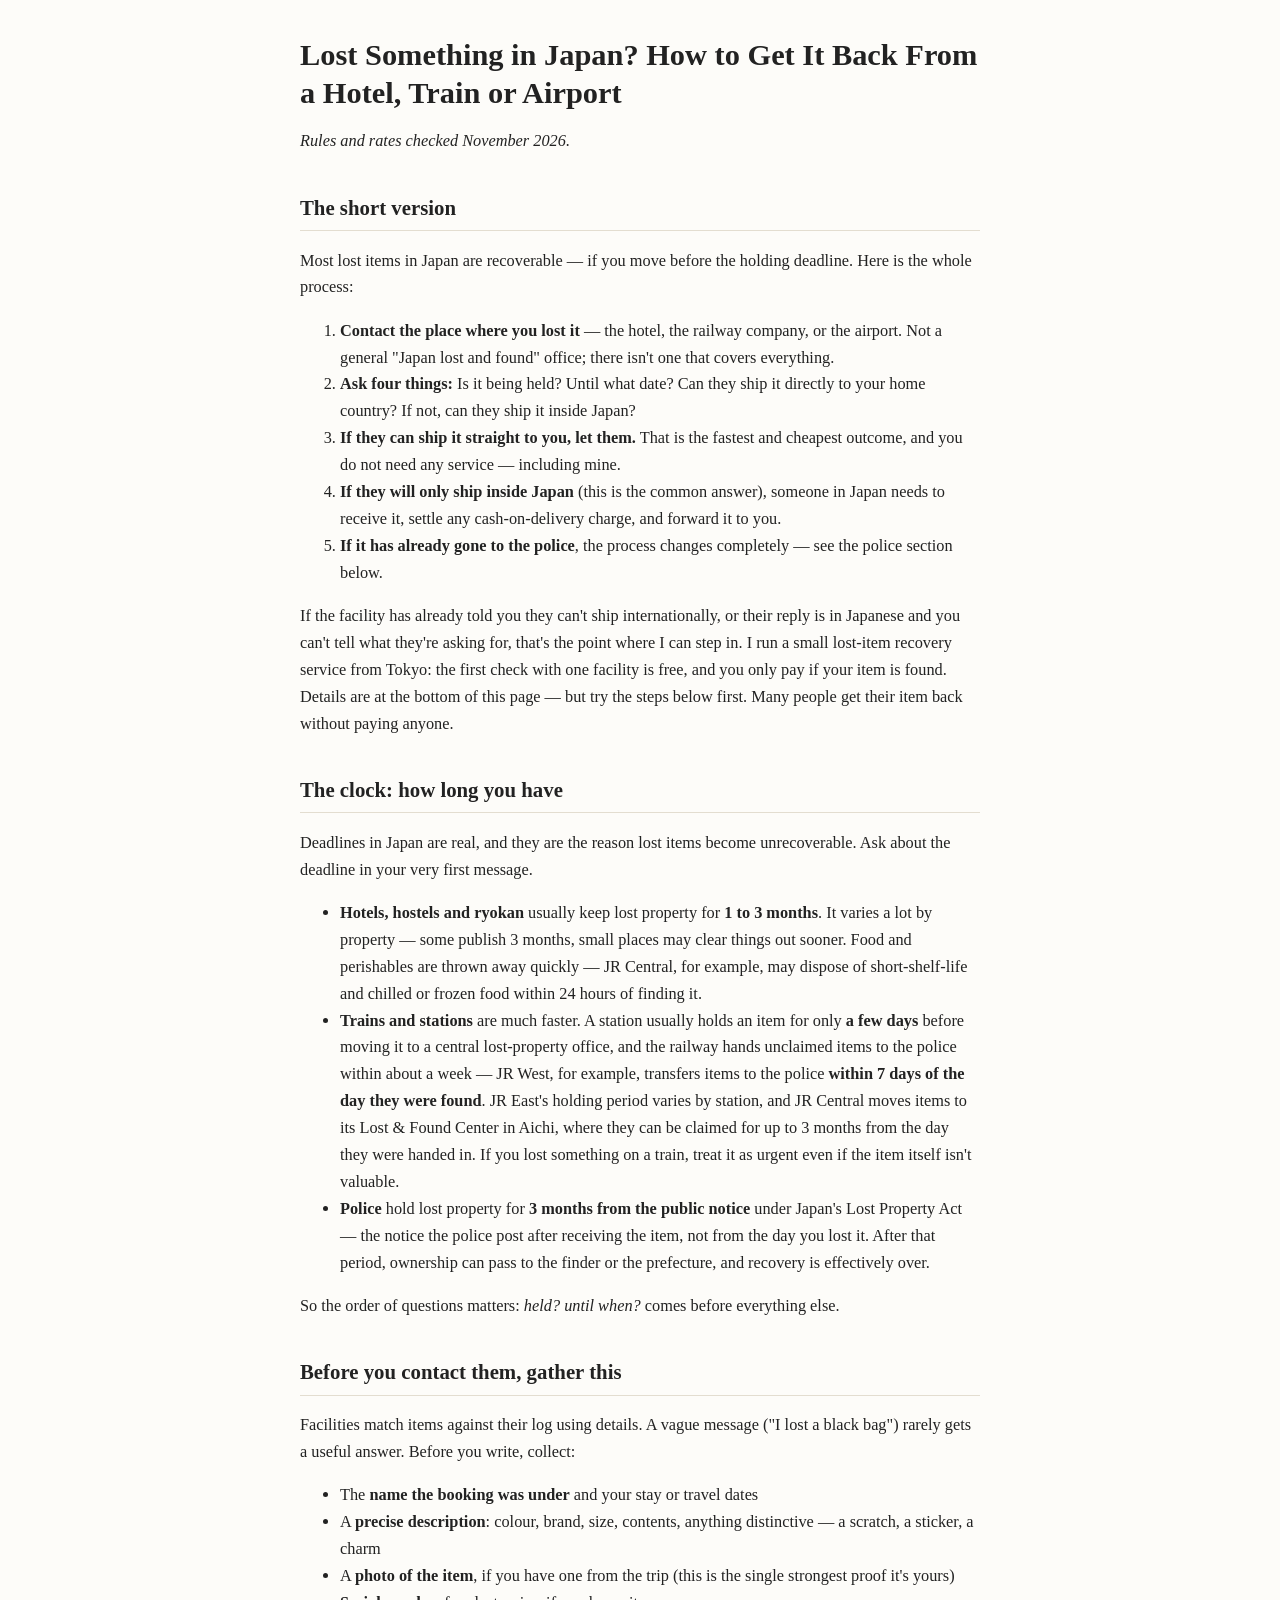
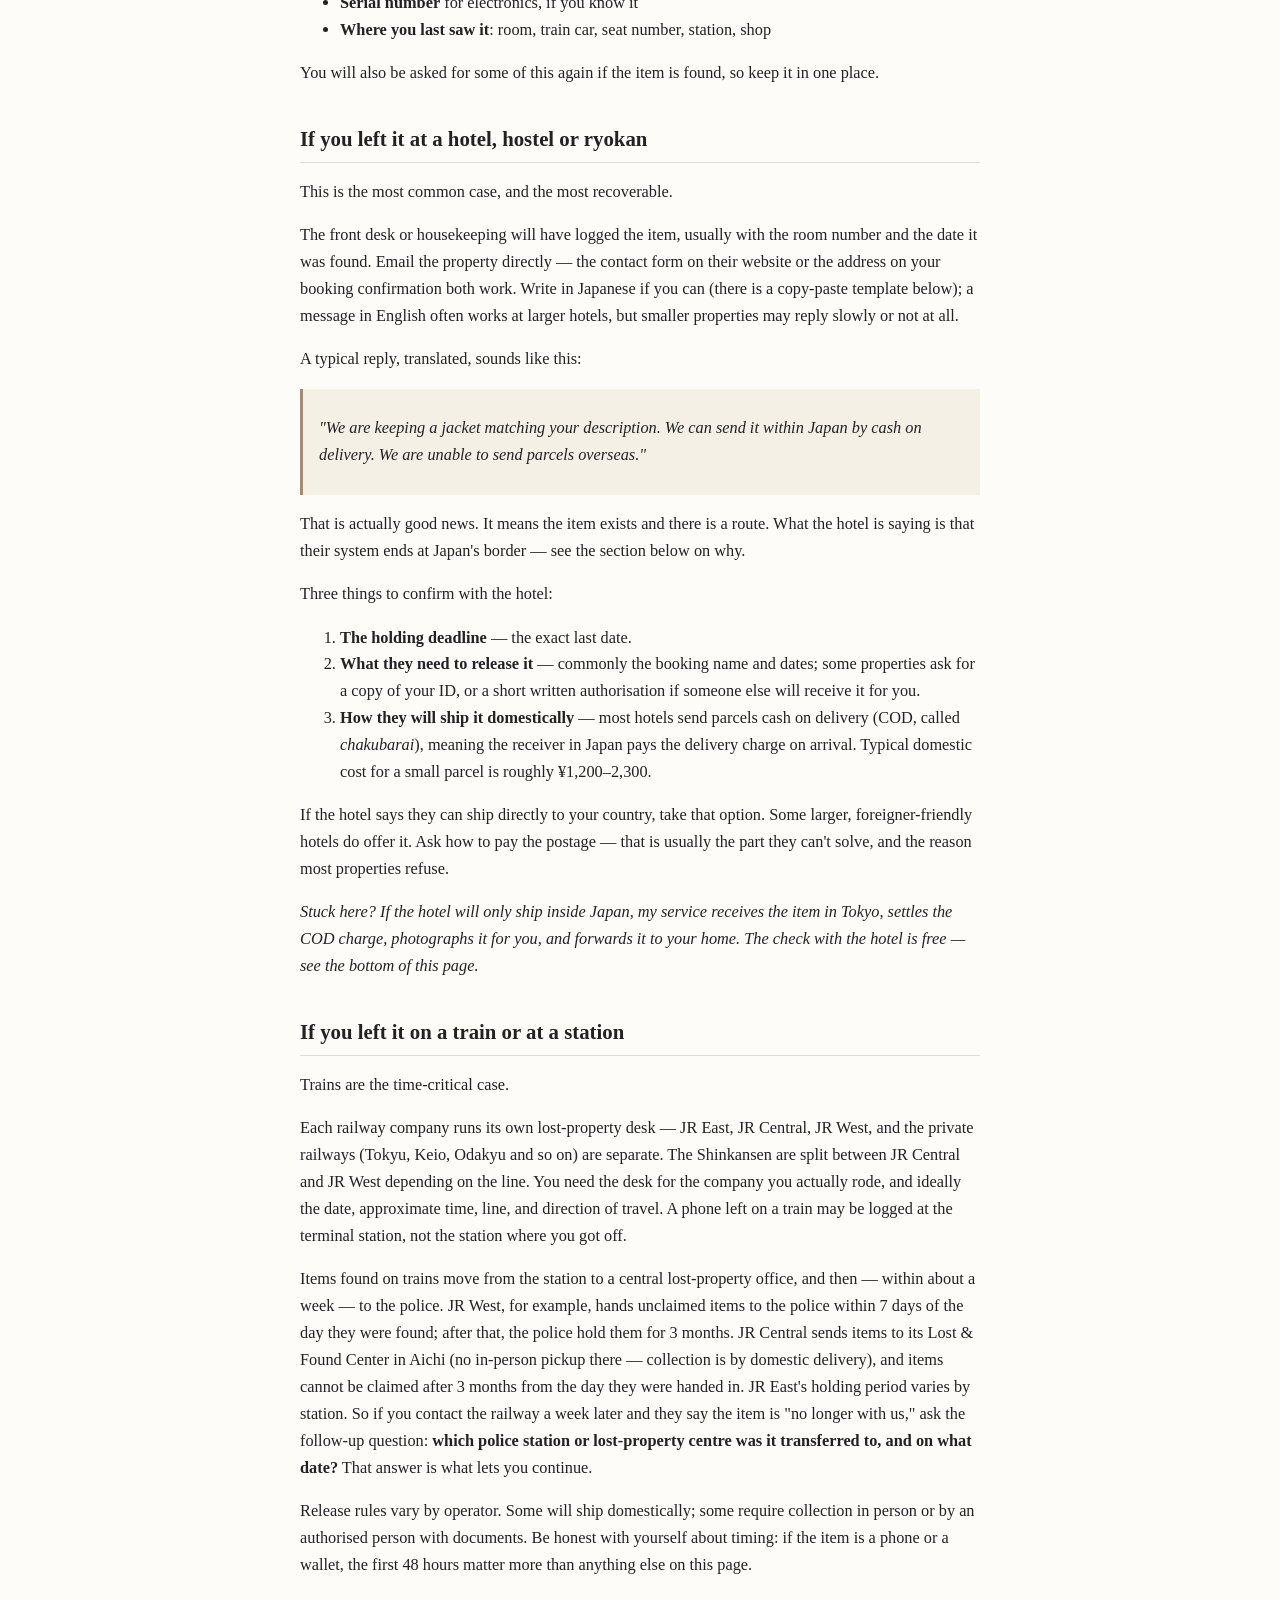
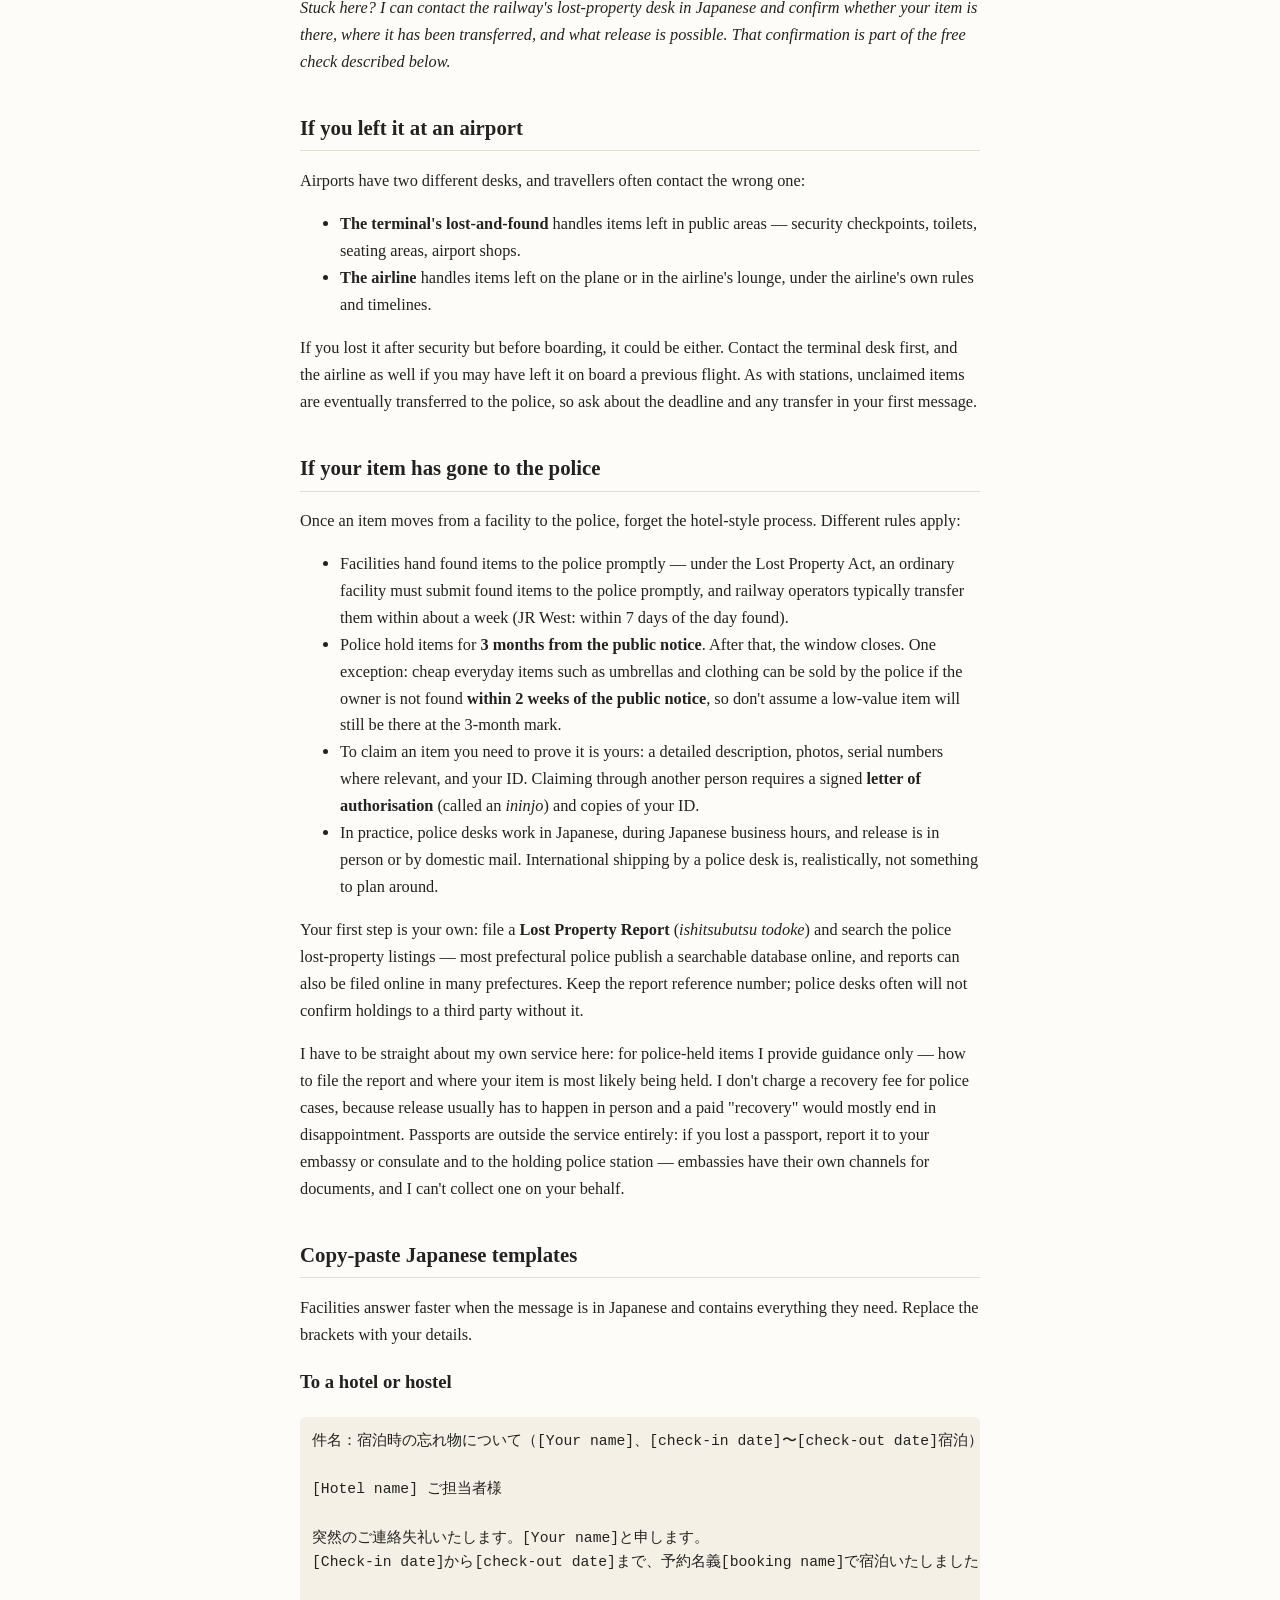
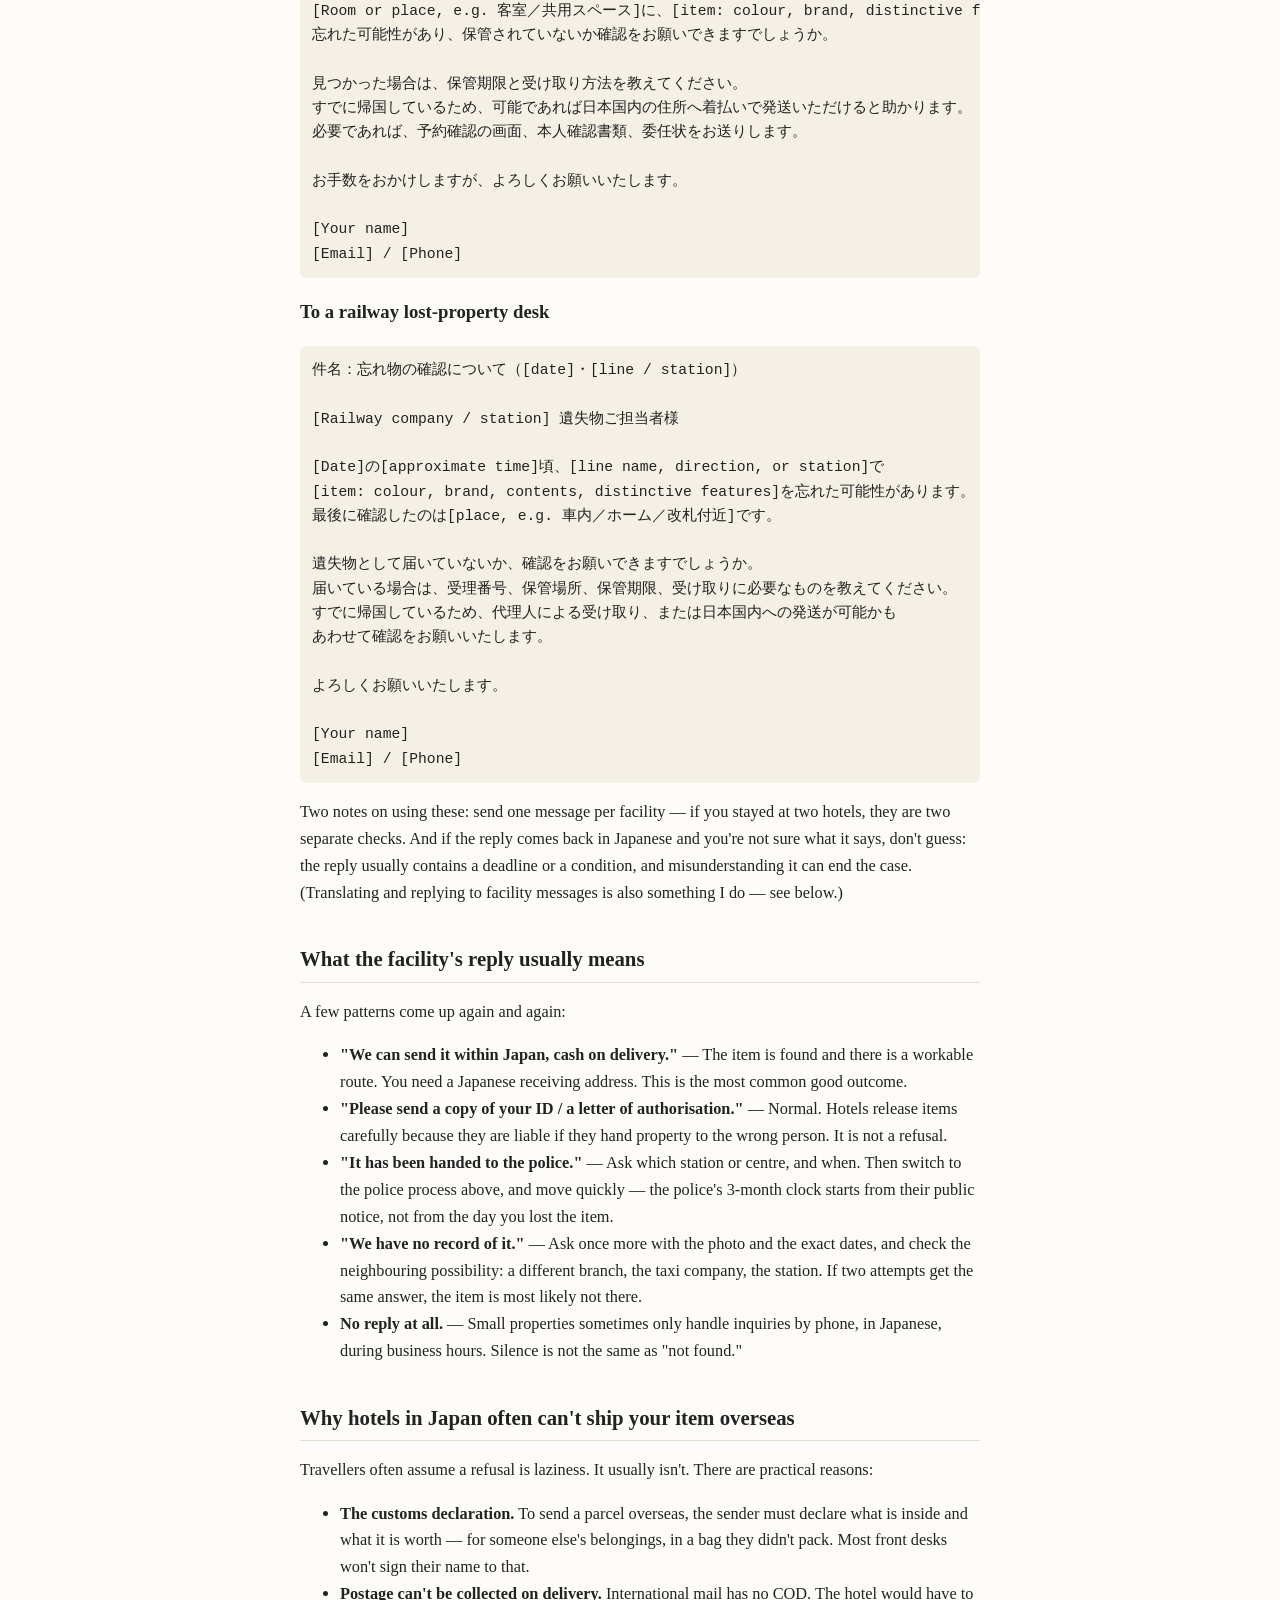
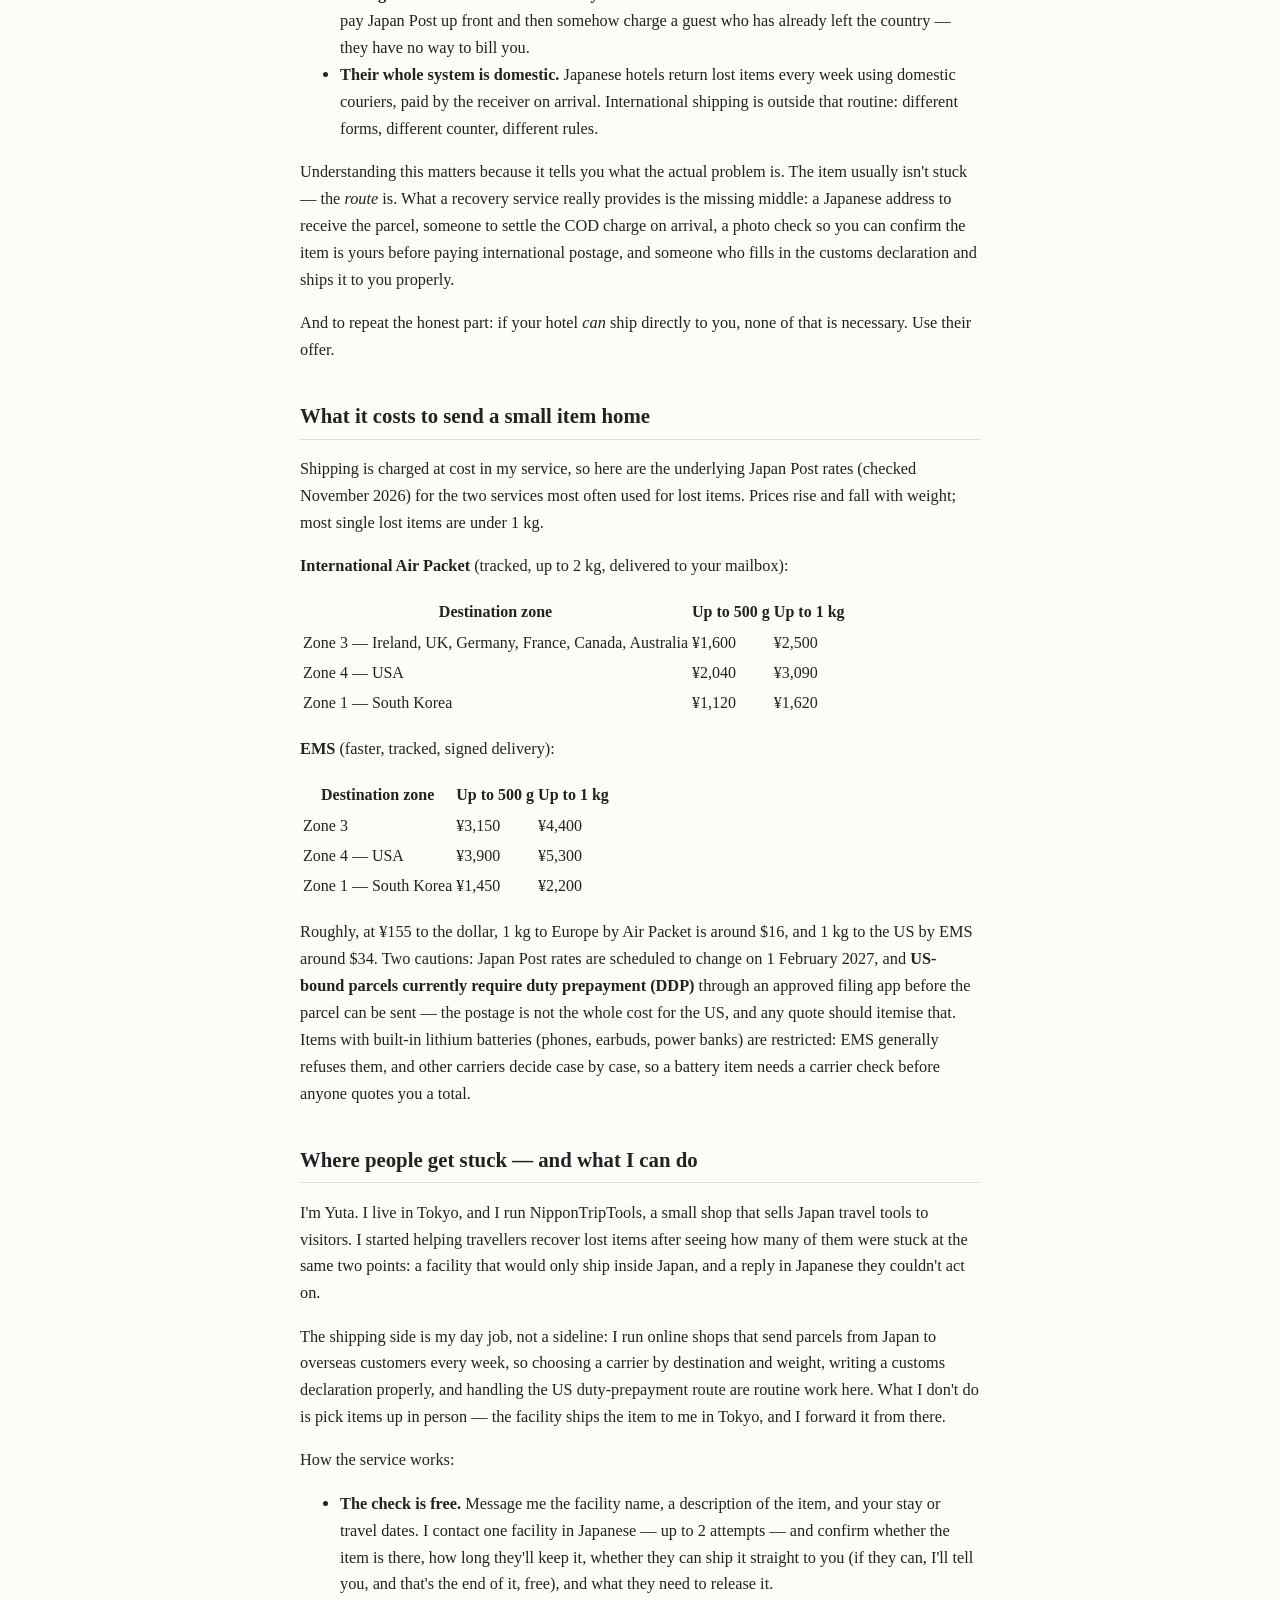
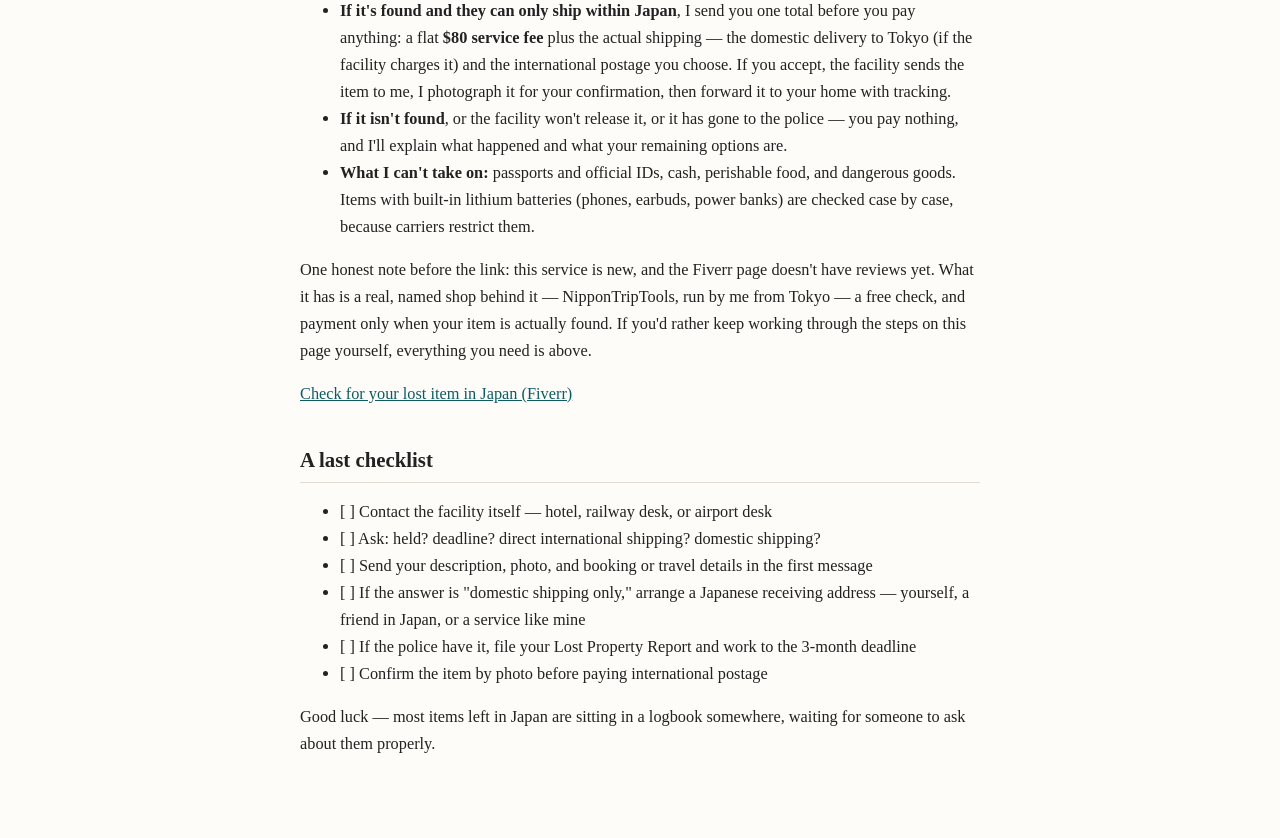
==== guide/index.html @ ac87f6a6 "Add files via upload" ====
<!DOCTYPE html>
<html lang="en">
<head>
<meta charset="utf-8">
<meta name="viewport" content="width=device-width, initial-scale=1">
<title>Lost Something in Japan? How to Get It Back From a Hotel, Train or Airport</title>
<meta name="description" content="A step-by-step guide to recovering lost items from hotels, trains and airports in Japan: deadlines, Japanese message templates, shipping options, and when a recovery service helps.">
<style>
body{font-family:Georgia,'Times New Roman',serif;color:#222;background:#fdfcf9;margin:0;padding:24px 18px 64px;line-height:1.65}
main{max-width:680px;margin:0 auto}
h1{font-size:1.9rem;line-height:1.25;margin:0.4em 0 0.3em}
h2{font-size:1.3rem;margin:1.7em 0 0.5em;border-bottom:1px solid #e3ddd0;padding-bottom:0.25em}
p,li{font-size:1.02rem}
blockquote{background:#f4f0e6;border-left:3px solid #a98a6a;margin:1em 0;padding:0.6em 1em;font-style:italic}
code,pre{font-family:ui-monospace,Menlo,monospace;font-size:0.92rem}
pre{background:#f4f0e6;padding:12px;overflow-x:auto;border-radius:6px}
a{color:#0d5c63}
hr{border:none;border-top:1px solid #e3ddd0;margin:2em 0}
</style>
</head>
<body>
<main>
<h1>Lost Something in Japan? How to Get It Back From a Hotel, Train or Airport</h1>
<p><em>Rules and rates checked November 2026.</em></p>
<h2>The short version</h2>
<p>Most lost items in Japan are recoverable — if you move before the holding deadline. Here is the whole process:</p>
<ol>
<li><strong>Contact the place where you lost it</strong> — the hotel, the railway company, or the airport. Not a general "Japan lost and found" office; there isn't one that covers everything.</li>
<li><strong>Ask four things:</strong> Is it being held? Until what date? Can they ship it directly to your home country? If not, can they ship it inside Japan?</li>
<li><strong>If they can ship it straight to you, let them.</strong> That is the fastest and cheapest outcome, and you do not need any service — including mine.</li>
<li><strong>If they will only ship inside Japan</strong> (this is the common answer), someone in Japan needs to receive it, settle any cash-on-delivery charge, and forward it to you.</li>
<li><strong>If it has already gone to the police</strong>, the process changes completely — see the police section below.</li>
</ol>
<p>If the facility has already told you they can't ship internationally, or their reply is in Japanese and you can't tell what they're asking for, that's the point where I can step in. I run a small lost-item recovery service from Tokyo: the first check with one facility is free, and you only pay if your item is found. Details are at the bottom of this page — but try the steps below first. Many people get their item back without paying anyone.</p>
<h2>The clock: how long you have</h2>
<p>Deadlines in Japan are real, and they are the reason lost items become unrecoverable. Ask about the deadline in your very first message.</p>
<ul>
<li><strong>Hotels, hostels and ryokan</strong> usually keep lost property for <strong>1 to 3 months</strong>. It varies a lot by property — some publish 3 months, small places may clear things out sooner. Food and perishables are thrown away quickly — JR Central, for example, may dispose of short-shelf-life and chilled or frozen food within 24 hours of finding it.</li>
<li><strong>Trains and stations</strong> are much faster. A station usually holds an item for only <strong>a few days</strong> before moving it to a central lost-property office, and the railway hands unclaimed items to the police within about a week — JR West, for example, transfers items to the police <strong>within 7 days of the day they were found</strong>. JR East's holding period varies by station, and JR Central moves items to its Lost &amp; Found Center in Aichi, where they can be claimed for up to 3 months from the day they were handed in. If you lost something on a train, treat it as urgent even if the item itself isn't valuable.</li>
<li><strong>Police</strong> hold lost property for <strong>3 months from the public notice</strong> under Japan's Lost Property Act — the notice the police post after receiving the item, not from the day you lost it. After that period, ownership can pass to the finder or the prefecture, and recovery is effectively over.</li>
</ul>
<p>So the order of questions matters: <em>held? until when?</em> comes before everything else.</p>
<h2>Before you contact them, gather this</h2>
<p>Facilities match items against their log using details. A vague message ("I lost a black bag") rarely gets a useful answer. Before you write, collect:</p>
<ul>
<li>The <strong>name the booking was under</strong> and your stay or travel dates</li>
<li>A <strong>precise description</strong>: colour, brand, size, contents, anything distinctive — a scratch, a sticker, a charm</li>
<li>A <strong>photo of the item</strong>, if you have one from the trip (this is the single strongest proof it's yours)</li>
<li><strong>Serial number</strong> for electronics, if you know it</li>
<li><strong>Where you last saw it</strong>: room, train car, seat number, station, shop</li>
</ul>
<p>You will also be asked for some of this again if the item is found, so keep it in one place.</p>
<h2>If you left it at a hotel, hostel or ryokan</h2>
<p>This is the most common case, and the most recoverable.</p>
<p>The front desk or housekeeping will have logged the item, usually with the room number and the date it was found. Email the property directly — the contact form on their website or the address on your booking confirmation both work. Write in Japanese if you can (there is a copy-paste template below); a message in English often works at larger hotels, but smaller properties may reply slowly or not at all.</p>
<p>A typical reply, translated, sounds like this:</p>
<blockquote>
<p>"We are keeping a jacket matching your description. We can send it within Japan by cash on delivery. We are unable to send parcels overseas."</p>
</blockquote>
<p>That is actually good news. It means the item exists and there is a route. What the hotel is saying is that their system ends at Japan's border — see the section below on why.</p>
<p>Three things to confirm with the hotel:</p>
<ol>
<li><strong>The holding deadline</strong> — the exact last date.</li>
<li><strong>What they need to release it</strong> — commonly the booking name and dates; some properties ask for a copy of your ID, or a short written authorisation if someone else will receive it for you.</li>
<li><strong>How they will ship it domestically</strong> — most hotels send parcels cash on delivery (COD, called <em>chakubarai</em>), meaning the receiver in Japan pays the delivery charge on arrival. Typical domestic cost for a small parcel is roughly ¥1,200–2,300.</li>
</ol>
<p>If the hotel says they can ship directly to your country, take that option. Some larger, foreigner-friendly hotels do offer it. Ask how to pay the postage — that is usually the part they can't solve, and the reason most properties refuse.</p>
<p><em>Stuck here? If the hotel will only ship inside Japan, my service receives the item in Tokyo, settles the COD charge, photographs it for you, and forwards it to your home. The check with the hotel is free — see the bottom of this page.</em></p>
<h2>If you left it on a train or at a station</h2>
<p>Trains are the time-critical case.</p>
<p>Each railway company runs its own lost-property desk — JR East, JR Central, JR West, and the private railways (Tokyu, Keio, Odakyu and so on) are separate. The Shinkansen are split between JR Central and JR West depending on the line. You need the desk for the company you actually rode, and ideally the date, approximate time, line, and direction of travel. A phone left on a train may be logged at the terminal station, not the station where you got off.</p>
<p>Items found on trains move from the station to a central lost-property office, and then — within about a week — to the police. JR West, for example, hands unclaimed items to the police within 7 days of the day they were found; after that, the police hold them for 3 months. JR Central sends items to its Lost &amp; Found Center in Aichi (no in-person pickup there — collection is by domestic delivery), and items cannot be claimed after 3 months from the day they were handed in. JR East's holding period varies by station. So if you contact the railway a week later and they say the item is "no longer with us," ask the follow-up question: <strong>which police station or lost-property centre was it transferred to, and on what date?</strong> That answer is what lets you continue.</p>
<p>Release rules vary by operator. Some will ship domestically; some require collection in person or by an authorised person with documents. Be honest with yourself about timing: if the item is a phone or a wallet, the first 48 hours matter more than anything else on this page.</p>
<p><em>Stuck here? I can contact the railway's lost-property desk in Japanese and confirm whether your item is there, where it has been transferred, and what release is possible. That confirmation is part of the free check described below.</em></p>
<h2>If you left it at an airport</h2>
<p>Airports have two different desks, and travellers often contact the wrong one:</p>
<ul>
<li><strong>The terminal's lost-and-found</strong> handles items left in public areas — security checkpoints, toilets, seating areas, airport shops.</li>
<li><strong>The airline</strong> handles items left on the plane or in the airline's lounge, under the airline's own rules and timelines.</li>
</ul>
<p>If you lost it after security but before boarding, it could be either. Contact the terminal desk first, and the airline as well if you may have left it on board a previous flight. As with stations, unclaimed items are eventually transferred to the police, so ask about the deadline and any transfer in your first message.</p>
<h2>If your item has gone to the police</h2>
<p>Once an item moves from a facility to the police, forget the hotel-style process. Different rules apply:</p>
<ul>
<li>Facilities hand found items to the police promptly — under the Lost Property Act, an ordinary facility must submit found items to the police promptly, and railway operators typically transfer them within about a week (JR West: within 7 days of the day found).</li>
<li>Police hold items for <strong>3 months from the public notice</strong>. After that, the window closes. One exception: cheap everyday items such as umbrellas and clothing can be sold by the police if the owner is not found <strong>within 2 weeks of the public notice</strong>, so don't assume a low-value item will still be there at the 3-month mark.</li>
<li>To claim an item you need to prove it is yours: a detailed description, photos, serial numbers where relevant, and your ID. Claiming through another person requires a signed <strong>letter of authorisation</strong> (called an <em>ininjo</em>) and copies of your ID.</li>
<li>In practice, police desks work in Japanese, during Japanese business hours, and release is in person or by domestic mail. International shipping by a police desk is, realistically, not something to plan around.</li>
</ul>
<p>Your first step is your own: file a <strong>Lost Property Report</strong> (<em>ishitsubutsu todoke</em>) and search the police lost-property listings — most prefectural police publish a searchable database online, and reports can also be filed online in many prefectures. Keep the report reference number; police desks often will not confirm holdings to a third party without it.</p>
<p>I have to be straight about my own service here: for police-held items I provide guidance only — how to file the report and where your item is most likely being held. I don't charge a recovery fee for police cases, because release usually has to happen in person and a paid "recovery" would mostly end in disappointment. Passports are outside the service entirely: if you lost a passport, report it to your embassy or consulate and to the holding police station — embassies have their own channels for documents, and I can't collect one on your behalf.</p>
<h2>Copy-paste Japanese templates</h2>
<p>Facilities answer faster when the message is in Japanese and contains everything they need. Replace the brackets with your details.</p>
<h3>To a hotel or hostel</h3>
<pre><code>件名：宿泊時の忘れ物について（[Your name]、[check-in date]〜[check-out date]宿泊）

[Hotel name] ご担当者様

突然のご連絡失礼いたします。[Your name]と申します。
[Check-in date]から[check-out date]まで、予約名義[booking name]で宿泊いたしました。

[Room or place, e.g. 客室／共用スペース]に、[item: colour, brand, distinctive features]を
忘れた可能性があり、保管されていないか確認をお願いできますでしょうか。

見つかった場合は、保管期限と受け取り方法を教えてください。
すでに帰国しているため、可能であれば日本国内の住所へ着払いで発送いただけると助かります。
必要であれば、予約確認の画面、本人確認書類、委任状をお送りします。

お手数をおかけしますが、よろしくお願いいたします。

[Your name]
[Email] / [Phone]
</code></pre>
<h3>To a railway lost-property desk</h3>
<pre><code>件名：忘れ物の確認について（[date]・[line / station]）

[Railway company / station] 遺失物ご担当者様

[Date]の[approximate time]頃、[line name, direction, or station]で
[item: colour, brand, contents, distinctive features]を忘れた可能性があります。
最後に確認したのは[place, e.g. 車内／ホーム／改札付近]です。

遺失物として届いていないか、確認をお願いできますでしょうか。
届いている場合は、受理番号、保管場所、保管期限、受け取りに必要なものを教えてください。
すでに帰国しているため、代理人による受け取り、または日本国内への発送が可能かも
あわせて確認をお願いいたします。

よろしくお願いいたします。

[Your name]
[Email] / [Phone]
</code></pre>
<p>Two notes on using these: send one message per facility — if you stayed at two hotels, they are two separate checks. And if the reply comes back in Japanese and you're not sure what it says, don't guess: the reply usually contains a deadline or a condition, and misunderstanding it can end the case. (Translating and replying to facility messages is also something I do — see below.)</p>
<h2>What the facility's reply usually means</h2>
<p>A few patterns come up again and again:</p>
<ul>
<li><strong>"We can send it within Japan, cash on delivery."</strong> — The item is found and there is a workable route. You need a Japanese receiving address. This is the most common good outcome.</li>
<li><strong>"Please send a copy of your ID / a letter of authorisation."</strong> — Normal. Hotels release items carefully because they are liable if they hand property to the wrong person. It is not a refusal.</li>
<li><strong>"It has been handed to the police."</strong> — Ask which station or centre, and when. Then switch to the police process above, and move quickly — the police's 3-month clock starts from their public notice, not from the day you lost the item.</li>
<li><strong>"We have no record of it."</strong> — Ask once more with the photo and the exact dates, and check the neighbouring possibility: a different branch, the taxi company, the station. If two attempts get the same answer, the item is most likely not there.</li>
<li><strong>No reply at all.</strong> — Small properties sometimes only handle inquiries by phone, in Japanese, during business hours. Silence is not the same as "not found."</li>
</ul>
<h2>Why hotels in Japan often can't ship your item overseas</h2>
<p>Travellers often assume a refusal is laziness. It usually isn't. There are practical reasons:</p>
<ul>
<li><strong>The customs declaration.</strong> To send a parcel overseas, the sender must declare what is inside and what it is worth — for someone else's belongings, in a bag they didn't pack. Most front desks won't sign their name to that.</li>
<li><strong>Postage can't be collected on delivery.</strong> International mail has no COD. The hotel would have to pay Japan Post up front and then somehow charge a guest who has already left the country — they have no way to bill you.</li>
<li><strong>Their whole system is domestic.</strong> Japanese hotels return lost items every week using domestic couriers, paid by the receiver on arrival. International shipping is outside that routine: different forms, different counter, different rules.</li>
</ul>
<p>Understanding this matters because it tells you what the actual problem is. The item usually isn't stuck — the <em>route</em> is. What a recovery service really provides is the missing middle: a Japanese address to receive the parcel, someone to settle the COD charge on arrival, a photo check so you can confirm the item is yours before paying international postage, and someone who fills in the customs declaration and ships it to you properly.</p>
<p>And to repeat the honest part: if your hotel <em>can</em> ship directly to you, none of that is necessary. Use their offer.</p>
<h2>What it costs to send a small item home</h2>
<p>Shipping is charged at cost in my service, so here are the underlying Japan Post rates (checked November 2026) for the two services most often used for lost items. Prices rise and fall with weight; most single lost items are under 1 kg.</p>
<p><strong>International Air Packet</strong> (tracked, up to 2 kg, delivered to your mailbox):</p>
<table>
<thead>
<tr>
<th>Destination zone</th>
<th>Up to 500 g</th>
<th>Up to 1 kg</th>
</tr>
</thead>
<tbody>
<tr>
<td>Zone 3 — Ireland, UK, Germany, France, Canada, Australia</td>
<td>¥1,600</td>
<td>¥2,500</td>
</tr>
<tr>
<td>Zone 4 — USA</td>
<td>¥2,040</td>
<td>¥3,090</td>
</tr>
<tr>
<td>Zone 1 — South Korea</td>
<td>¥1,120</td>
<td>¥1,620</td>
</tr>
</tbody>
</table>
<p><strong>EMS</strong> (faster, tracked, signed delivery):</p>
<table>
<thead>
<tr>
<th>Destination zone</th>
<th>Up to 500 g</th>
<th>Up to 1 kg</th>
</tr>
</thead>
<tbody>
<tr>
<td>Zone 3</td>
<td>¥3,150</td>
<td>¥4,400</td>
</tr>
<tr>
<td>Zone 4 — USA</td>
<td>¥3,900</td>
<td>¥5,300</td>
</tr>
<tr>
<td>Zone 1 — South Korea</td>
<td>¥1,450</td>
<td>¥2,200</td>
</tr>
</tbody>
</table>
<p>Roughly, at ¥155 to the dollar, 1 kg to Europe by Air Packet is around $16, and 1 kg to the US by EMS around $34. Two cautions: Japan Post rates are scheduled to change on 1 February 2027, and <strong>US-bound parcels currently require duty prepayment (DDP)</strong> through an approved filing app before the parcel can be sent — the postage is not the whole cost for the US, and any quote should itemise that. Items with built-in lithium batteries (phones, earbuds, power banks) are restricted: EMS generally refuses them, and other carriers decide case by case, so a battery item needs a carrier check before anyone quotes you a total.</p>
<h2>Where people get stuck — and what I can do</h2>
<p>I'm Yuta. I live in Tokyo, and I run NipponTripTools, a small shop that sells Japan travel tools to visitors. I started helping travellers recover lost items after seeing how many of them were stuck at the same two points: a facility that would only ship inside Japan, and a reply in Japanese they couldn't act on.</p>
<p>The shipping side is my day job, not a sideline: I run online shops that send parcels from Japan to overseas customers every week, so choosing a carrier by destination and weight, writing a customs declaration properly, and handling the US duty-prepayment route are routine work here. What I don't do is pick items up in person — the facility ships the item to me in Tokyo, and I forward it from there.</p>
<p>How the service works:</p>
<ul>
<li><strong>The check is free.</strong> Message me the facility name, a description of the item, and your stay or travel dates. I contact one facility in Japanese — up to 2 attempts — and confirm whether the item is there, how long they'll keep it, whether they can ship it straight to you (if they can, I'll tell you, and that's the end of it, free), and what they need to release it.</li>
<li><strong>If it's found and they can only ship within Japan</strong>, I send you one total before you pay anything: a flat <strong>$80 service fee</strong> plus the actual shipping — the domestic delivery to Tokyo (if the facility charges it) and the international postage you choose. If you accept, the facility sends the item to me, I photograph it for your confirmation, then forward it to your home with tracking.</li>
<li><strong>If it isn't found</strong>, or the facility won't release it, or it has gone to the police — you pay nothing, and I'll explain what happened and what your remaining options are.</li>
<li><strong>What I can't take on:</strong> passports and official IDs, cash, perishable food, and dangerous goods. Items with built-in lithium batteries (phones, earbuds, power banks) are checked case by case, because carriers restrict them.</li>
</ul>
<p>One honest note before the link: this service is new, and the Fiverr page doesn't have reviews yet. What it has is a real, named shop behind it — NipponTripTools, run by me from Tokyo — a free check, and payment only when your item is actually found. If you'd rather keep working through the steps on this page yourself, everything you need is above.</p>
<p><a href="https://www.fiverr.com/yuta_jpnn/search-for-your-lost-item-in-japan-and-arrange-its-return">Check for your lost item in Japan (Fiverr)</a></p>
<h2>A last checklist</h2>
<ul>
<li>[ ] Contact the facility itself — hotel, railway desk, or airport desk</li>
<li>[ ] Ask: held? deadline? direct international shipping? domestic shipping?</li>
<li>[ ] Send your description, photo, and booking or travel details in the first message</li>
<li>[ ] If the answer is "domestic shipping only," arrange a Japanese receiving address — yourself, a friend in Japan, or a service like mine</li>
<li>[ ] If the police have it, file your Lost Property Report and work to the 3-month deadline</li>
<li>[ ] Confirm the item by photo before paying international postage</li>
</ul>
<p>Good luck — most items left in Japan are sitting in a logbook somewhere, waiting for someone to ask about them properly.</p>
</main>
</body>
</html>
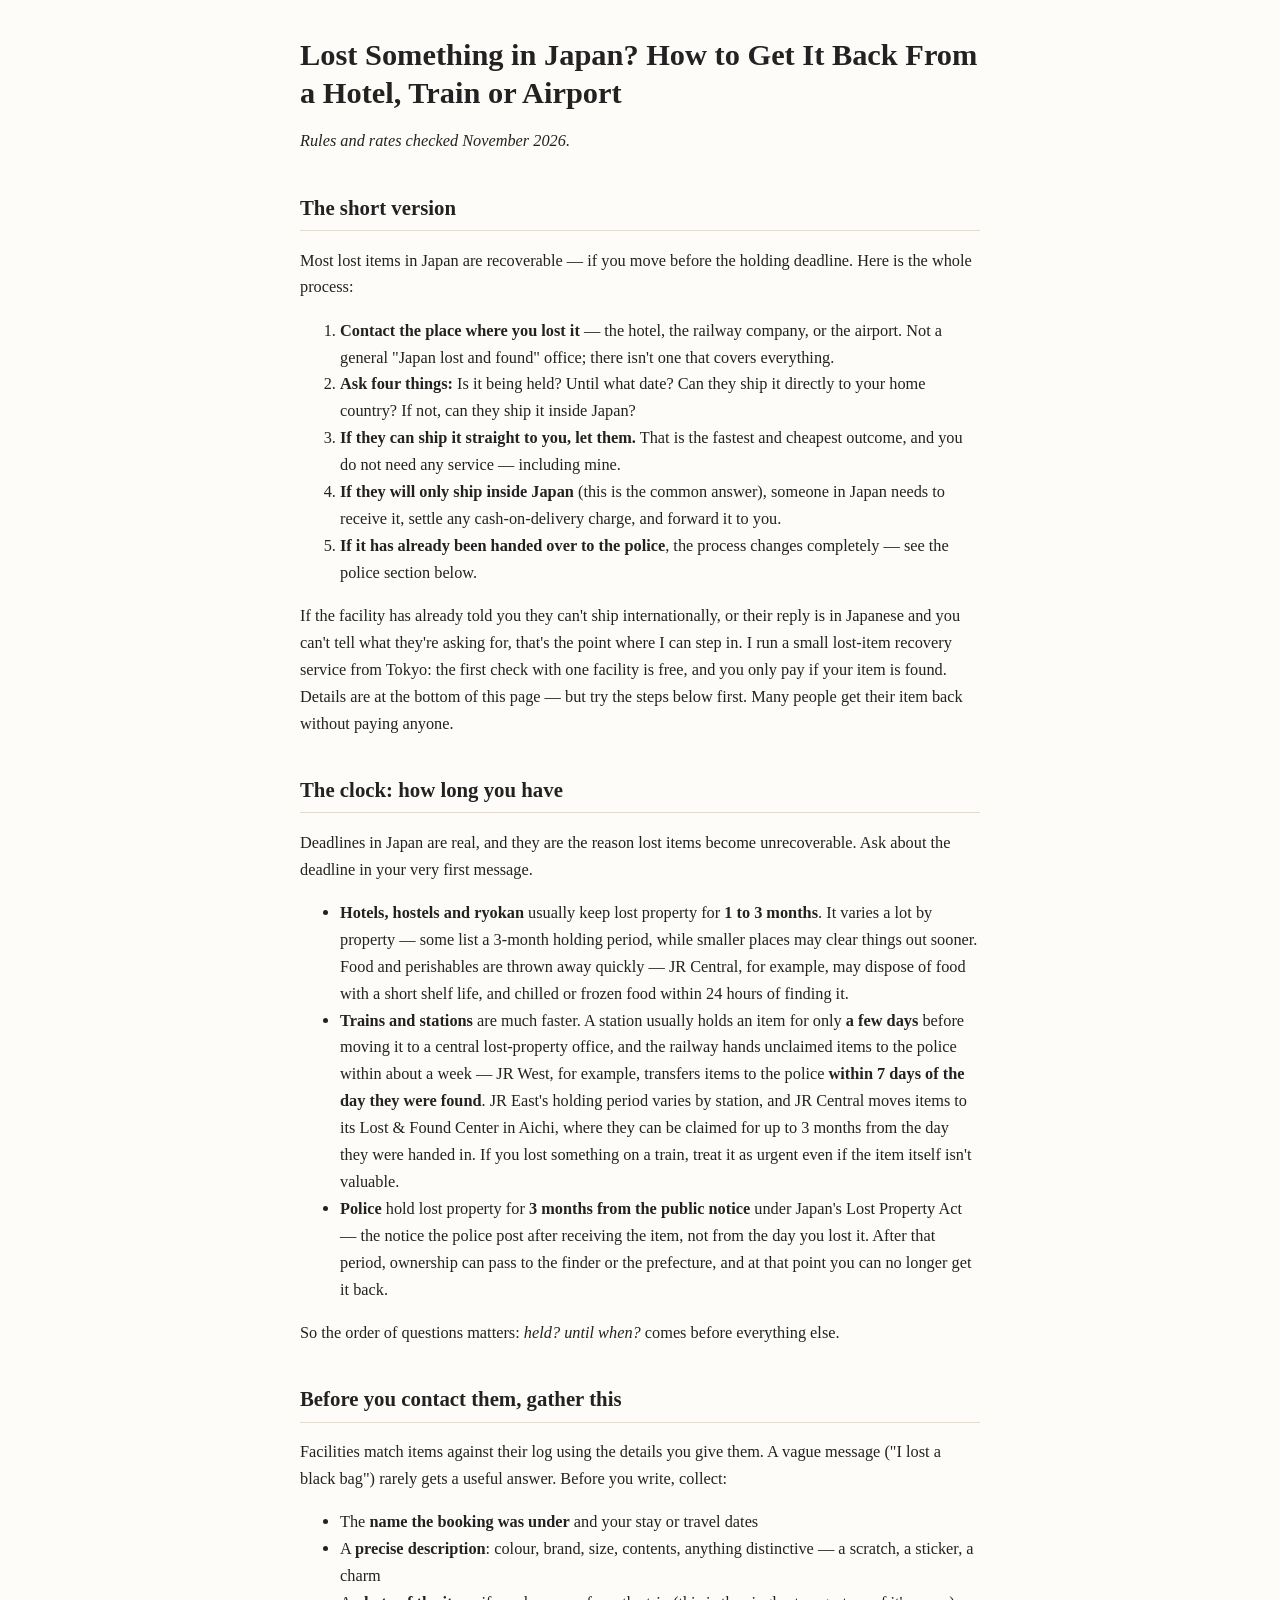
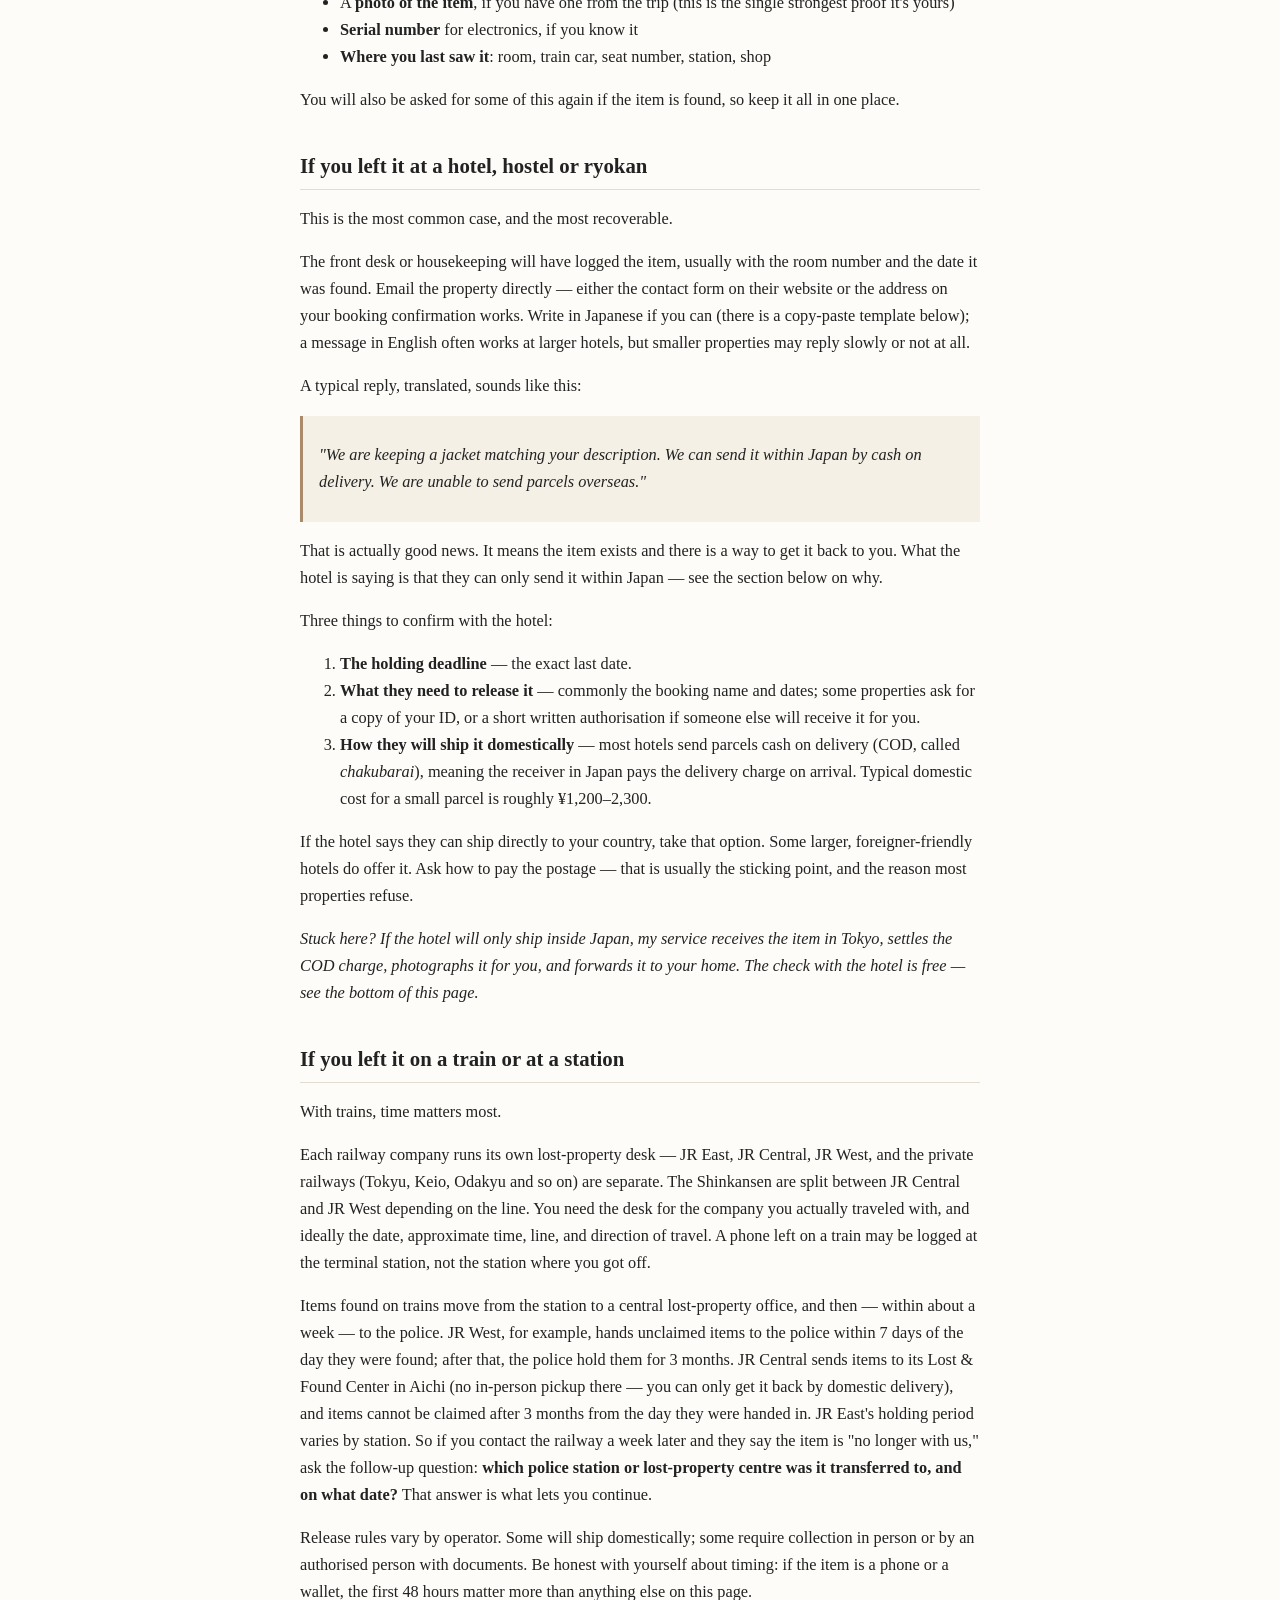
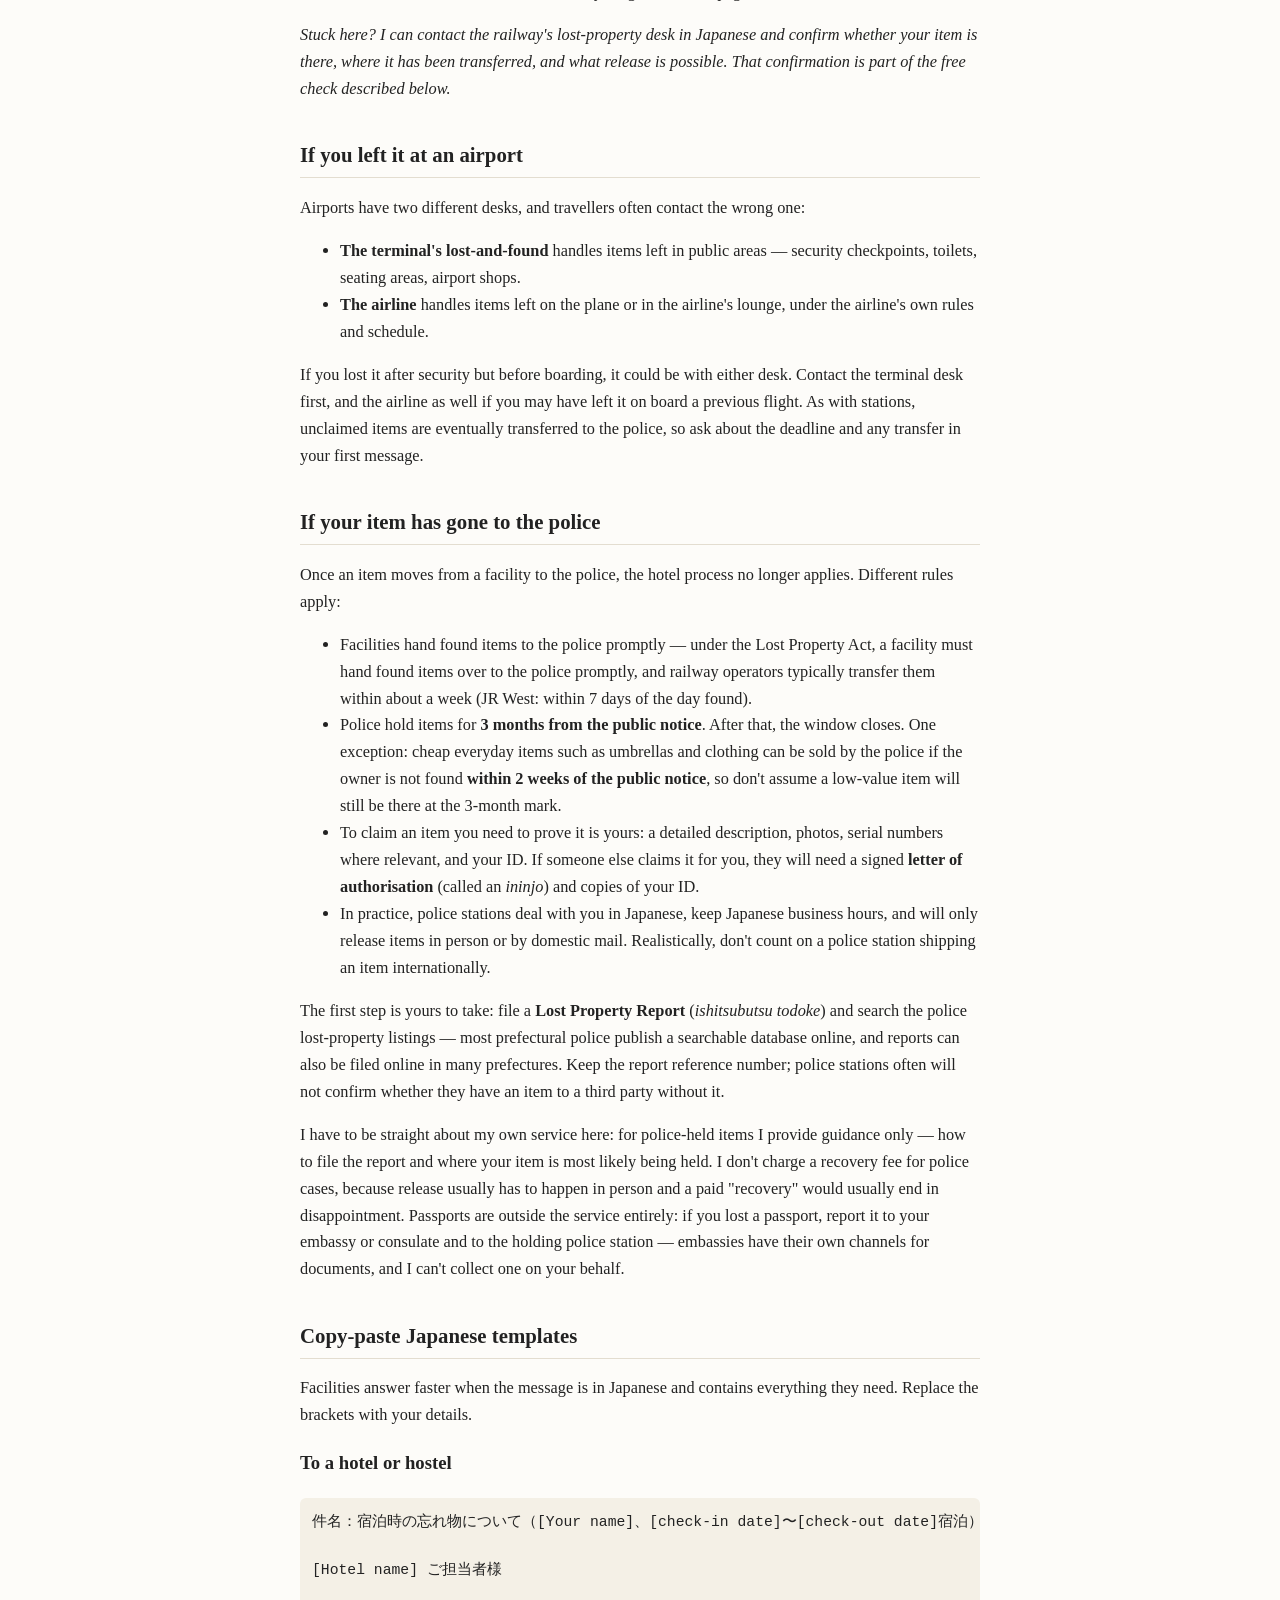
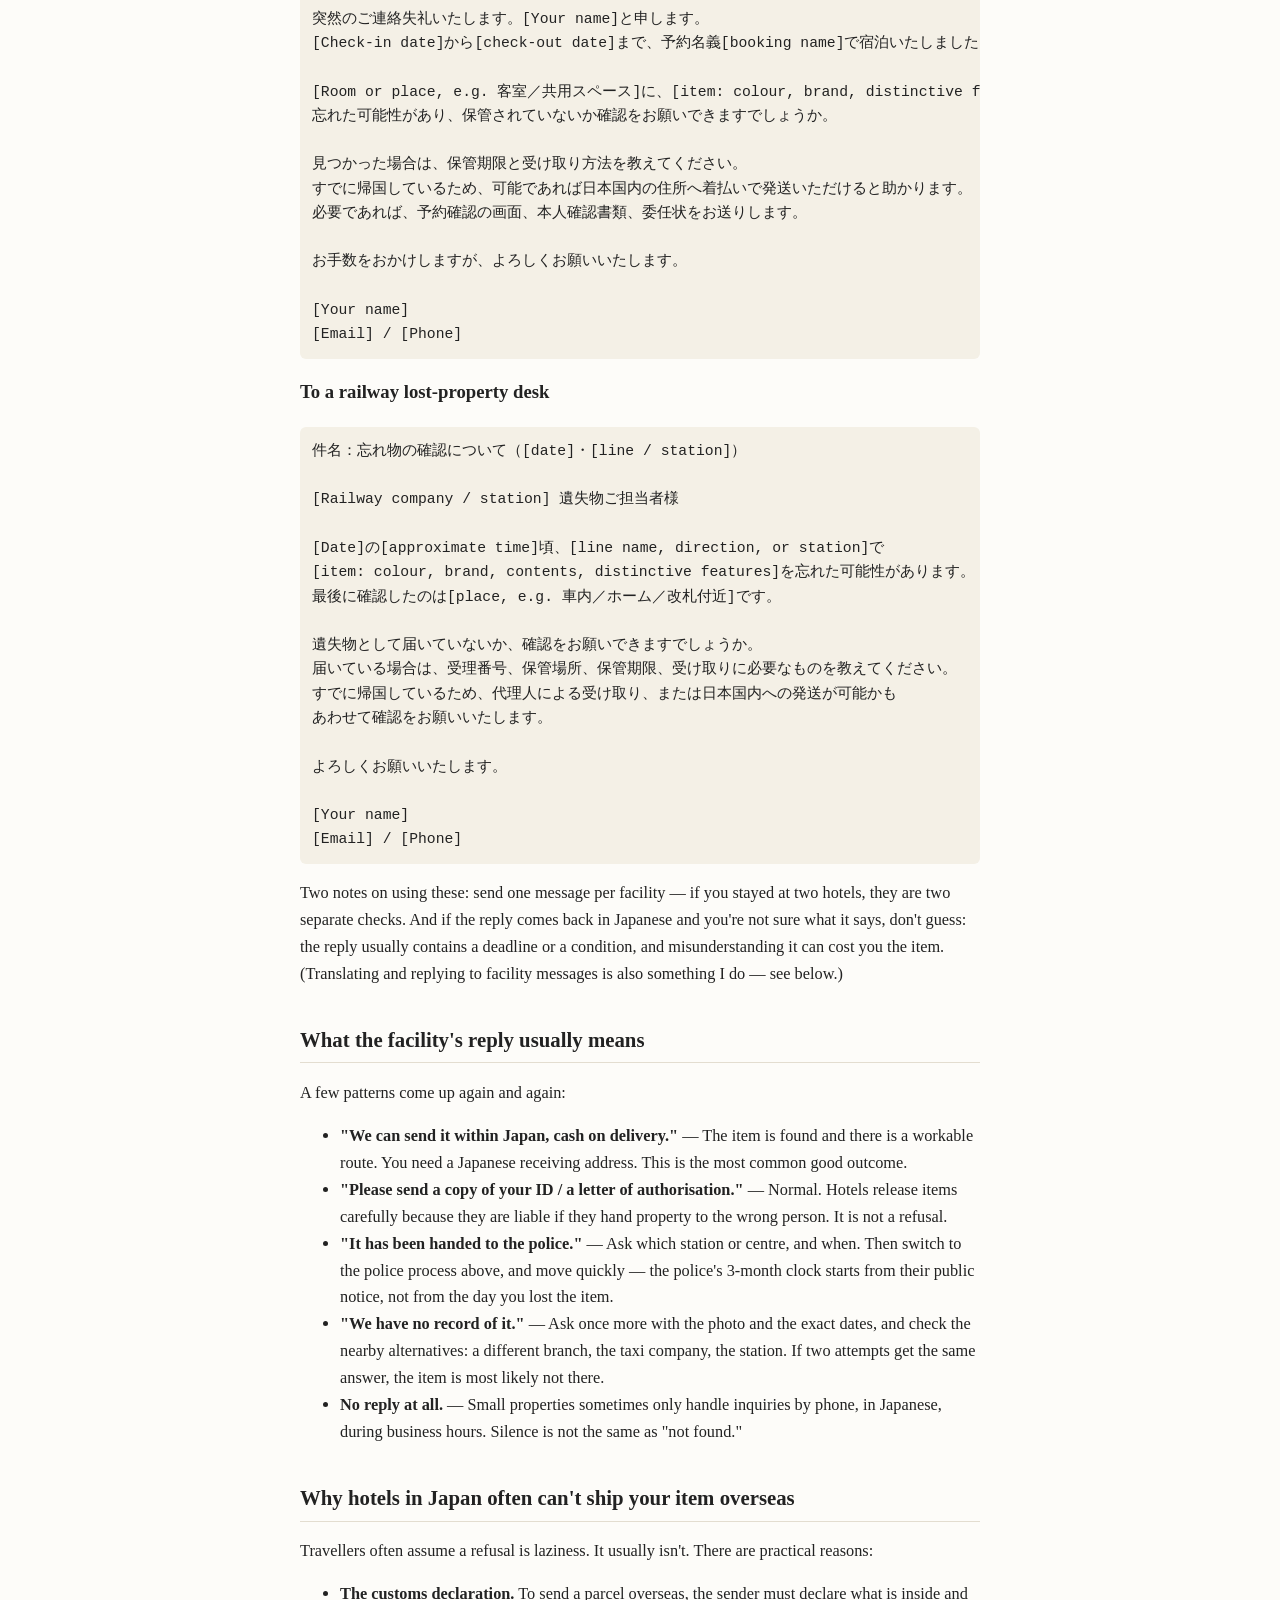
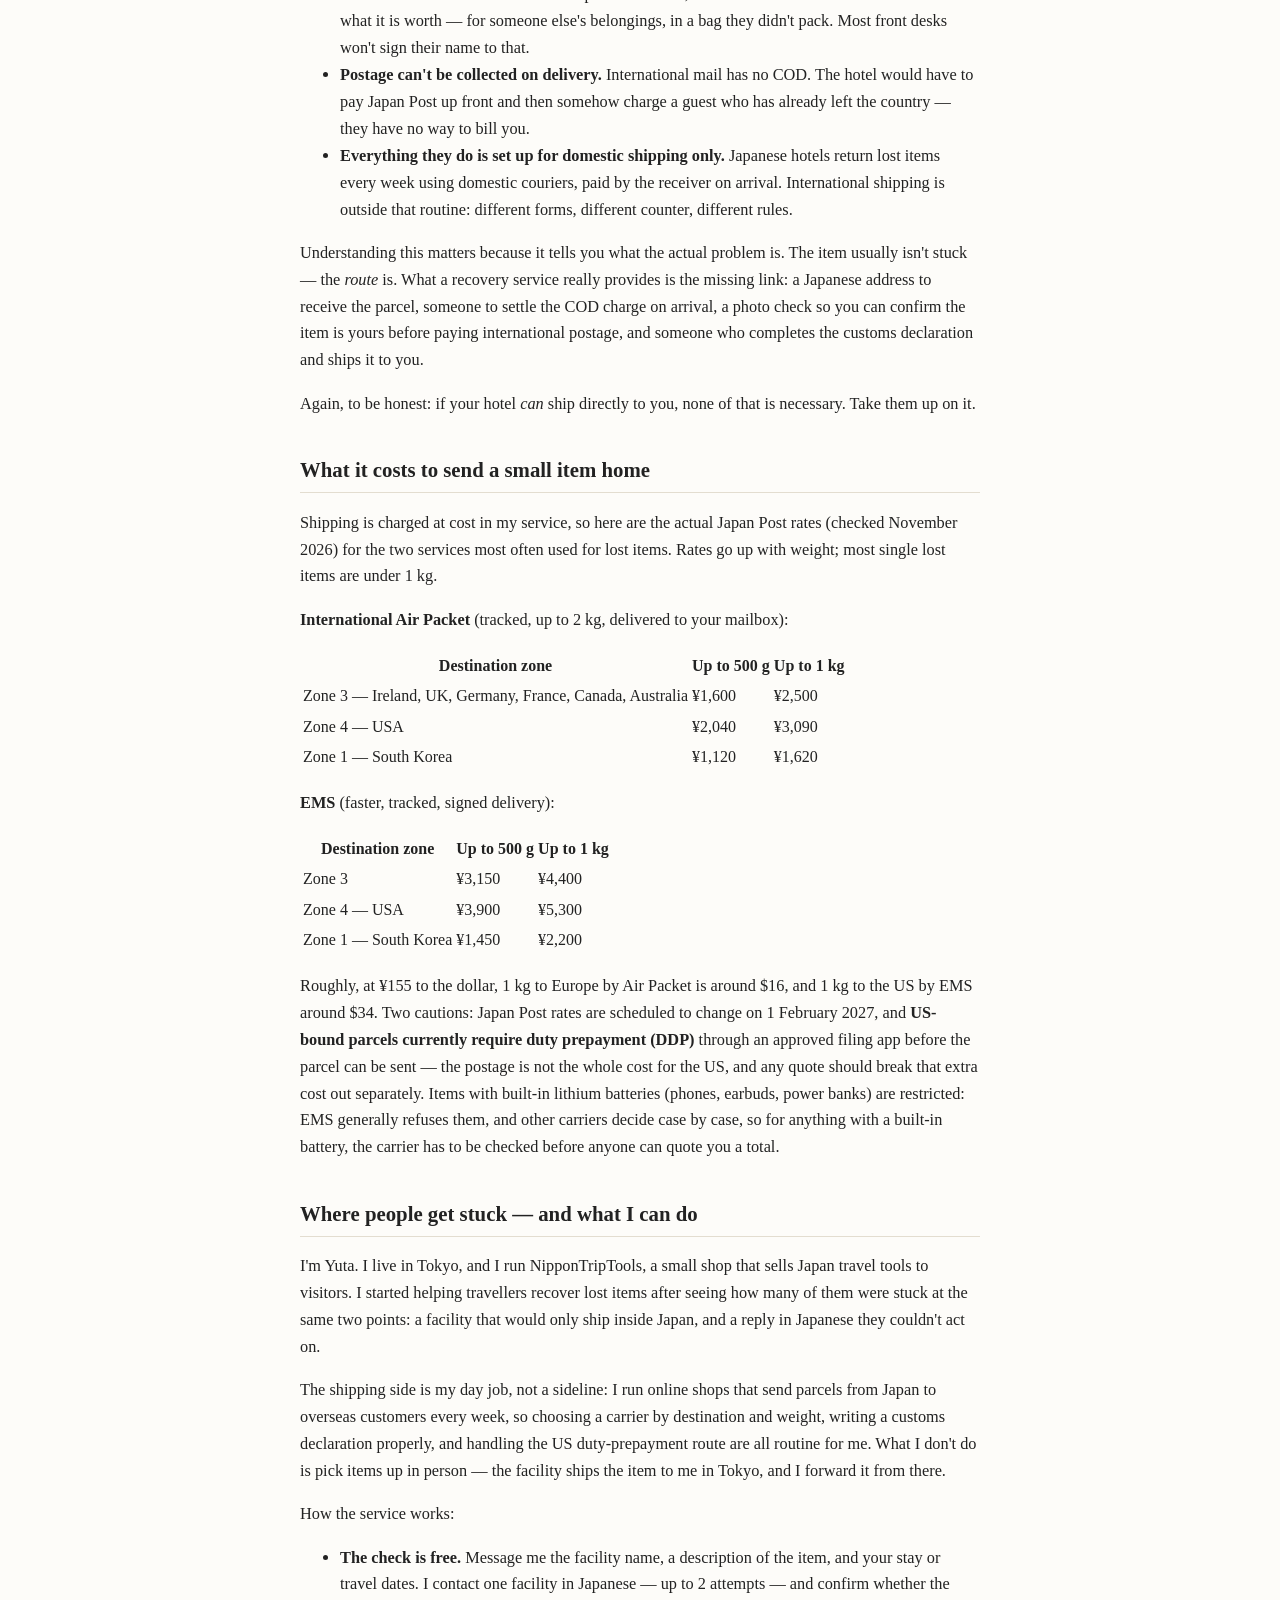
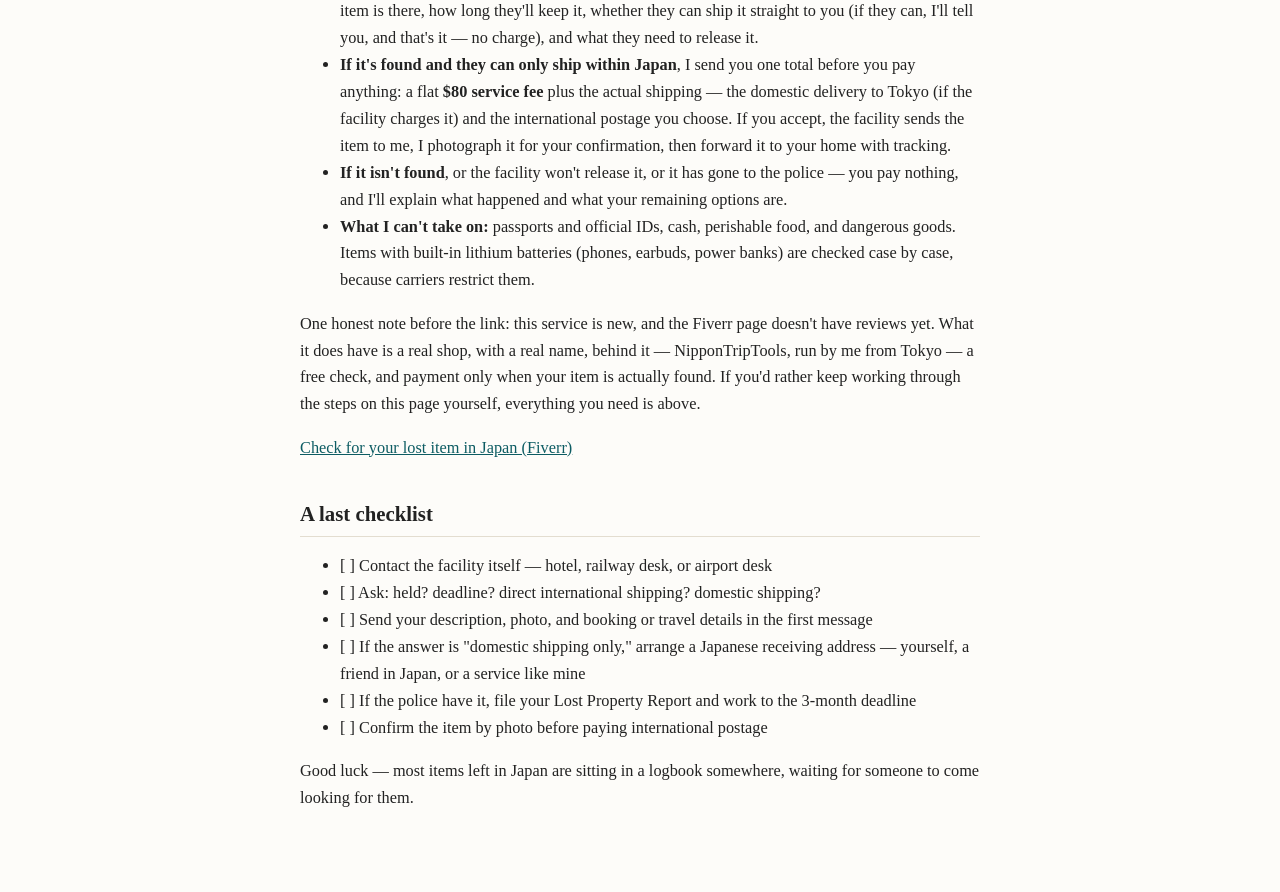
==== commit 69a31331: "Replace guide/index.html with updated guide page" ====
--- a/guide/index.html
+++ b/guide/index.html
@@ -29,19 +29,19 @@
 <li><strong>Ask four things:</strong> Is it being held? Until what date? Can they ship it directly to your home country? If not, can they ship it inside Japan?</li>
 <li><strong>If they can ship it straight to you, let them.</strong> That is the fastest and cheapest outcome, and you do not need any service — including mine.</li>
 <li><strong>If they will only ship inside Japan</strong> (this is the common answer), someone in Japan needs to receive it, settle any cash-on-delivery charge, and forward it to you.</li>
-<li><strong>If it has already gone to the police</strong>, the process changes completely — see the police section below.</li>
+<li><strong>If it has already been handed over to the police</strong>, the process changes completely — see the police section below.</li>
 </ol>
 <p>If the facility has already told you they can't ship internationally, or their reply is in Japanese and you can't tell what they're asking for, that's the point where I can step in. I run a small lost-item recovery service from Tokyo: the first check with one facility is free, and you only pay if your item is found. Details are at the bottom of this page — but try the steps below first. Many people get their item back without paying anyone.</p>
 <h2>The clock: how long you have</h2>
 <p>Deadlines in Japan are real, and they are the reason lost items become unrecoverable. Ask about the deadline in your very first message.</p>
 <ul>
-<li><strong>Hotels, hostels and ryokan</strong> usually keep lost property for <strong>1 to 3 months</strong>. It varies a lot by property — some publish 3 months, small places may clear things out sooner. Food and perishables are thrown away quickly — JR Central, for example, may dispose of short-shelf-life and chilled or frozen food within 24 hours of finding it.</li>
+<li><strong>Hotels, hostels and ryokan</strong> usually keep lost property for <strong>1 to 3 months</strong>. It varies a lot by property — some list a 3-month holding period, while smaller places may clear things out sooner. Food and perishables are thrown away quickly — JR Central, for example, may dispose of food with a short shelf life, and chilled or frozen food within 24 hours of finding it.</li>
 <li><strong>Trains and stations</strong> are much faster. A station usually holds an item for only <strong>a few days</strong> before moving it to a central lost-property office, and the railway hands unclaimed items to the police within about a week — JR West, for example, transfers items to the police <strong>within 7 days of the day they were found</strong>. JR East's holding period varies by station, and JR Central moves items to its Lost &amp; Found Center in Aichi, where they can be claimed for up to 3 months from the day they were handed in. If you lost something on a train, treat it as urgent even if the item itself isn't valuable.</li>
-<li><strong>Police</strong> hold lost property for <strong>3 months from the public notice</strong> under Japan's Lost Property Act — the notice the police post after receiving the item, not from the day you lost it. After that period, ownership can pass to the finder or the prefecture, and recovery is effectively over.</li>
+<li><strong>Police</strong> hold lost property for <strong>3 months from the public notice</strong> under Japan's Lost Property Act — the notice the police post after receiving the item, not from the day you lost it. After that period, ownership can pass to the finder or the prefecture, and at that point you can no longer get it back.</li>
 </ul>
 <p>So the order of questions matters: <em>held? until when?</em> comes before everything else.</p>
 <h2>Before you contact them, gather this</h2>
-<p>Facilities match items against their log using details. A vague message ("I lost a black bag") rarely gets a useful answer. Before you write, collect:</p>
+<p>Facilities match items against their log using the details you give them. A vague message ("I lost a black bag") rarely gets a useful answer. Before you write, collect:</p>
 <ul>
 <li>The <strong>name the booking was under</strong> and your stay or travel dates</li>
 <li>A <strong>precise description</strong>: colour, brand, size, contents, anything distinctive — a scratch, a sticker, a charm</li>
@@ -49,46 +49,46 @@
 <li><strong>Serial number</strong> for electronics, if you know it</li>
 <li><strong>Where you last saw it</strong>: room, train car, seat number, station, shop</li>
 </ul>
-<p>You will also be asked for some of this again if the item is found, so keep it in one place.</p>
+<p>You will also be asked for some of this again if the item is found, so keep it all in one place.</p>
 <h2>If you left it at a hotel, hostel or ryokan</h2>
 <p>This is the most common case, and the most recoverable.</p>
-<p>The front desk or housekeeping will have logged the item, usually with the room number and the date it was found. Email the property directly — the contact form on their website or the address on your booking confirmation both work. Write in Japanese if you can (there is a copy-paste template below); a message in English often works at larger hotels, but smaller properties may reply slowly or not at all.</p>
+<p>The front desk or housekeeping will have logged the item, usually with the room number and the date it was found. Email the property directly — either the contact form on their website or the address on your booking confirmation works. Write in Japanese if you can (there is a copy-paste template below); a message in English often works at larger hotels, but smaller properties may reply slowly or not at all.</p>
 <p>A typical reply, translated, sounds like this:</p>
 <blockquote>
 <p>"We are keeping a jacket matching your description. We can send it within Japan by cash on delivery. We are unable to send parcels overseas."</p>
 </blockquote>
-<p>That is actually good news. It means the item exists and there is a route. What the hotel is saying is that their system ends at Japan's border — see the section below on why.</p>
+<p>That is actually good news. It means the item exists and there is a way to get it back to you. What the hotel is saying is that they can only send it within Japan — see the section below on why.</p>
 <p>Three things to confirm with the hotel:</p>
 <ol>
 <li><strong>The holding deadline</strong> — the exact last date.</li>
 <li><strong>What they need to release it</strong> — commonly the booking name and dates; some properties ask for a copy of your ID, or a short written authorisation if someone else will receive it for you.</li>
 <li><strong>How they will ship it domestically</strong> — most hotels send parcels cash on delivery (COD, called <em>chakubarai</em>), meaning the receiver in Japan pays the delivery charge on arrival. Typical domestic cost for a small parcel is roughly ¥1,200–2,300.</li>
 </ol>
-<p>If the hotel says they can ship directly to your country, take that option. Some larger, foreigner-friendly hotels do offer it. Ask how to pay the postage — that is usually the part they can't solve, and the reason most properties refuse.</p>
+<p>If the hotel says they can ship directly to your country, take that option. Some larger, foreigner-friendly hotels do offer it. Ask how to pay the postage — that is usually the sticking point, and the reason most properties refuse.</p>
 <p><em>Stuck here? If the hotel will only ship inside Japan, my service receives the item in Tokyo, settles the COD charge, photographs it for you, and forwards it to your home. The check with the hotel is free — see the bottom of this page.</em></p>
 <h2>If you left it on a train or at a station</h2>
-<p>Trains are the time-critical case.</p>
-<p>Each railway company runs its own lost-property desk — JR East, JR Central, JR West, and the private railways (Tokyu, Keio, Odakyu and so on) are separate. The Shinkansen are split between JR Central and JR West depending on the line. You need the desk for the company you actually rode, and ideally the date, approximate time, line, and direction of travel. A phone left on a train may be logged at the terminal station, not the station where you got off.</p>
-<p>Items found on trains move from the station to a central lost-property office, and then — within about a week — to the police. JR West, for example, hands unclaimed items to the police within 7 days of the day they were found; after that, the police hold them for 3 months. JR Central sends items to its Lost &amp; Found Center in Aichi (no in-person pickup there — collection is by domestic delivery), and items cannot be claimed after 3 months from the day they were handed in. JR East's holding period varies by station. So if you contact the railway a week later and they say the item is "no longer with us," ask the follow-up question: <strong>which police station or lost-property centre was it transferred to, and on what date?</strong> That answer is what lets you continue.</p>
+<p>With trains, time matters most.</p>
+<p>Each railway company runs its own lost-property desk — JR East, JR Central, JR West, and the private railways (Tokyu, Keio, Odakyu and so on) are separate. The Shinkansen are split between JR Central and JR West depending on the line. You need the desk for the company you actually traveled with, and ideally the date, approximate time, line, and direction of travel. A phone left on a train may be logged at the terminal station, not the station where you got off.</p>
+<p>Items found on trains move from the station to a central lost-property office, and then — within about a week — to the police. JR West, for example, hands unclaimed items to the police within 7 days of the day they were found; after that, the police hold them for 3 months. JR Central sends items to its Lost &amp; Found Center in Aichi (no in-person pickup there — you can only get it back by domestic delivery), and items cannot be claimed after 3 months from the day they were handed in. JR East's holding period varies by station. So if you contact the railway a week later and they say the item is "no longer with us," ask the follow-up question: <strong>which police station or lost-property centre was it transferred to, and on what date?</strong> That answer is what lets you continue.</p>
 <p>Release rules vary by operator. Some will ship domestically; some require collection in person or by an authorised person with documents. Be honest with yourself about timing: if the item is a phone or a wallet, the first 48 hours matter more than anything else on this page.</p>
 <p><em>Stuck here? I can contact the railway's lost-property desk in Japanese and confirm whether your item is there, where it has been transferred, and what release is possible. That confirmation is part of the free check described below.</em></p>
 <h2>If you left it at an airport</h2>
 <p>Airports have two different desks, and travellers often contact the wrong one:</p>
 <ul>
 <li><strong>The terminal's lost-and-found</strong> handles items left in public areas — security checkpoints, toilets, seating areas, airport shops.</li>
-<li><strong>The airline</strong> handles items left on the plane or in the airline's lounge, under the airline's own rules and timelines.</li>
-</ul>
-<p>If you lost it after security but before boarding, it could be either. Contact the terminal desk first, and the airline as well if you may have left it on board a previous flight. As with stations, unclaimed items are eventually transferred to the police, so ask about the deadline and any transfer in your first message.</p>
+<li><strong>The airline</strong> handles items left on the plane or in the airline's lounge, under the airline's own rules and schedule.</li>
+</ul>
+<p>If you lost it after security but before boarding, it could be with either desk. Contact the terminal desk first, and the airline as well if you may have left it on board a previous flight. As with stations, unclaimed items are eventually transferred to the police, so ask about the deadline and any transfer in your first message.</p>
 <h2>If your item has gone to the police</h2>
-<p>Once an item moves from a facility to the police, forget the hotel-style process. Different rules apply:</p>
-<ul>
-<li>Facilities hand found items to the police promptly — under the Lost Property Act, an ordinary facility must submit found items to the police promptly, and railway operators typically transfer them within about a week (JR West: within 7 days of the day found).</li>
+<p>Once an item moves from a facility to the police, the hotel process no longer applies. Different rules apply:</p>
+<ul>
+<li>Facilities hand found items to the police promptly — under the Lost Property Act, a facility must hand found items over to the police promptly, and railway operators typically transfer them within about a week (JR West: within 7 days of the day found).</li>
 <li>Police hold items for <strong>3 months from the public notice</strong>. After that, the window closes. One exception: cheap everyday items such as umbrellas and clothing can be sold by the police if the owner is not found <strong>within 2 weeks of the public notice</strong>, so don't assume a low-value item will still be there at the 3-month mark.</li>
-<li>To claim an item you need to prove it is yours: a detailed description, photos, serial numbers where relevant, and your ID. Claiming through another person requires a signed <strong>letter of authorisation</strong> (called an <em>ininjo</em>) and copies of your ID.</li>
-<li>In practice, police desks work in Japanese, during Japanese business hours, and release is in person or by domestic mail. International shipping by a police desk is, realistically, not something to plan around.</li>
-</ul>
-<p>Your first step is your own: file a <strong>Lost Property Report</strong> (<em>ishitsubutsu todoke</em>) and search the police lost-property listings — most prefectural police publish a searchable database online, and reports can also be filed online in many prefectures. Keep the report reference number; police desks often will not confirm holdings to a third party without it.</p>
-<p>I have to be straight about my own service here: for police-held items I provide guidance only — how to file the report and where your item is most likely being held. I don't charge a recovery fee for police cases, because release usually has to happen in person and a paid "recovery" would mostly end in disappointment. Passports are outside the service entirely: if you lost a passport, report it to your embassy or consulate and to the holding police station — embassies have their own channels for documents, and I can't collect one on your behalf.</p>
+<li>To claim an item you need to prove it is yours: a detailed description, photos, serial numbers where relevant, and your ID. If someone else claims it for you, they will need a signed <strong>letter of authorisation</strong> (called an <em>ininjo</em>) and copies of your ID.</li>
+<li>In practice, police stations deal with you in Japanese, keep Japanese business hours, and will only release items in person or by domestic mail. Realistically, don't count on a police station shipping an item internationally.</li>
+</ul>
+<p>The first step is yours to take: file a <strong>Lost Property Report</strong> (<em>ishitsubutsu todoke</em>) and search the police lost-property listings — most prefectural police publish a searchable database online, and reports can also be filed online in many prefectures. Keep the report reference number; police stations often will not confirm whether they have an item to a third party without it.</p>
+<p>I have to be straight about my own service here: for police-held items I provide guidance only — how to file the report and where your item is most likely being held. I don't charge a recovery fee for police cases, because release usually has to happen in person and a paid "recovery" would usually end in disappointment. Passports are outside the service entirely: if you lost a passport, report it to your embassy or consulate and to the holding police station — embassies have their own channels for documents, and I can't collect one on your behalf.</p>
 <h2>Copy-paste Japanese templates</h2>
 <p>Facilities answer faster when the message is in Japanese and contains everything they need. Replace the brackets with your details.</p>
 <h3>To a hotel or hostel</h3>
@@ -130,14 +130,14 @@
 [Your name]
 [Email] / [Phone]
 </code></pre>
-<p>Two notes on using these: send one message per facility — if you stayed at two hotels, they are two separate checks. And if the reply comes back in Japanese and you're not sure what it says, don't guess: the reply usually contains a deadline or a condition, and misunderstanding it can end the case. (Translating and replying to facility messages is also something I do — see below.)</p>
+<p>Two notes on using these: send one message per facility — if you stayed at two hotels, they are two separate checks. And if the reply comes back in Japanese and you're not sure what it says, don't guess: the reply usually contains a deadline or a condition, and misunderstanding it can cost you the item. (Translating and replying to facility messages is also something I do — see below.)</p>
 <h2>What the facility's reply usually means</h2>
 <p>A few patterns come up again and again:</p>
 <ul>
 <li><strong>"We can send it within Japan, cash on delivery."</strong> — The item is found and there is a workable route. You need a Japanese receiving address. This is the most common good outcome.</li>
 <li><strong>"Please send a copy of your ID / a letter of authorisation."</strong> — Normal. Hotels release items carefully because they are liable if they hand property to the wrong person. It is not a refusal.</li>
 <li><strong>"It has been handed to the police."</strong> — Ask which station or centre, and when. Then switch to the police process above, and move quickly — the police's 3-month clock starts from their public notice, not from the day you lost the item.</li>
-<li><strong>"We have no record of it."</strong> — Ask once more with the photo and the exact dates, and check the neighbouring possibility: a different branch, the taxi company, the station. If two attempts get the same answer, the item is most likely not there.</li>
+<li><strong>"We have no record of it."</strong> — Ask once more with the photo and the exact dates, and check the nearby alternatives: a different branch, the taxi company, the station. If two attempts get the same answer, the item is most likely not there.</li>
 <li><strong>No reply at all.</strong> — Small properties sometimes only handle inquiries by phone, in Japanese, during business hours. Silence is not the same as "not found."</li>
 </ul>
 <h2>Why hotels in Japan often can't ship your item overseas</h2>
@@ -145,12 +145,12 @@
 <ul>
 <li><strong>The customs declaration.</strong> To send a parcel overseas, the sender must declare what is inside and what it is worth — for someone else's belongings, in a bag they didn't pack. Most front desks won't sign their name to that.</li>
 <li><strong>Postage can't be collected on delivery.</strong> International mail has no COD. The hotel would have to pay Japan Post up front and then somehow charge a guest who has already left the country — they have no way to bill you.</li>
-<li><strong>Their whole system is domestic.</strong> Japanese hotels return lost items every week using domestic couriers, paid by the receiver on arrival. International shipping is outside that routine: different forms, different counter, different rules.</li>
-</ul>
-<p>Understanding this matters because it tells you what the actual problem is. The item usually isn't stuck — the <em>route</em> is. What a recovery service really provides is the missing middle: a Japanese address to receive the parcel, someone to settle the COD charge on arrival, a photo check so you can confirm the item is yours before paying international postage, and someone who fills in the customs declaration and ships it to you properly.</p>
-<p>And to repeat the honest part: if your hotel <em>can</em> ship directly to you, none of that is necessary. Use their offer.</p>
+<li><strong>Everything they do is set up for domestic shipping only.</strong> Japanese hotels return lost items every week using domestic couriers, paid by the receiver on arrival. International shipping is outside that routine: different forms, different counter, different rules.</li>
+</ul>
+<p>Understanding this matters because it tells you what the actual problem is. The item usually isn't stuck — the <em>route</em> is. What a recovery service really provides is the missing link: a Japanese address to receive the parcel, someone to settle the COD charge on arrival, a photo check so you can confirm the item is yours before paying international postage, and someone who completes the customs declaration and ships it to you.</p>
+<p>Again, to be honest: if your hotel <em>can</em> ship directly to you, none of that is necessary. Take them up on it.</p>
 <h2>What it costs to send a small item home</h2>
-<p>Shipping is charged at cost in my service, so here are the underlying Japan Post rates (checked November 2026) for the two services most often used for lost items. Prices rise and fall with weight; most single lost items are under 1 kg.</p>
+<p>Shipping is charged at cost in my service, so here are the actual Japan Post rates (checked November 2026) for the two services most often used for lost items. Rates go up with weight; most single lost items are under 1 kg.</p>
 <p><strong>International Air Packet</strong> (tracked, up to 2 kg, delivered to your mailbox):</p>
 <table>
 <thead>
@@ -205,18 +205,18 @@
 </tr>
 </tbody>
 </table>
-<p>Roughly, at ¥155 to the dollar, 1 kg to Europe by Air Packet is around $16, and 1 kg to the US by EMS around $34. Two cautions: Japan Post rates are scheduled to change on 1 February 2027, and <strong>US-bound parcels currently require duty prepayment (DDP)</strong> through an approved filing app before the parcel can be sent — the postage is not the whole cost for the US, and any quote should itemise that. Items with built-in lithium batteries (phones, earbuds, power banks) are restricted: EMS generally refuses them, and other carriers decide case by case, so a battery item needs a carrier check before anyone quotes you a total.</p>
+<p>Roughly, at ¥155 to the dollar, 1 kg to Europe by Air Packet is around $16, and 1 kg to the US by EMS around $34. Two cautions: Japan Post rates are scheduled to change on 1 February 2027, and <strong>US-bound parcels currently require duty prepayment (DDP)</strong> through an approved filing app before the parcel can be sent — the postage is not the whole cost for the US, and any quote should break that extra cost out separately. Items with built-in lithium batteries (phones, earbuds, power banks) are restricted: EMS generally refuses them, and other carriers decide case by case, so for anything with a built-in battery, the carrier has to be checked before anyone can quote you a total.</p>
 <h2>Where people get stuck — and what I can do</h2>
 <p>I'm Yuta. I live in Tokyo, and I run NipponTripTools, a small shop that sells Japan travel tools to visitors. I started helping travellers recover lost items after seeing how many of them were stuck at the same two points: a facility that would only ship inside Japan, and a reply in Japanese they couldn't act on.</p>
-<p>The shipping side is my day job, not a sideline: I run online shops that send parcels from Japan to overseas customers every week, so choosing a carrier by destination and weight, writing a customs declaration properly, and handling the US duty-prepayment route are routine work here. What I don't do is pick items up in person — the facility ships the item to me in Tokyo, and I forward it from there.</p>
+<p>The shipping side is my day job, not a sideline: I run online shops that send parcels from Japan to overseas customers every week, so choosing a carrier by destination and weight, writing a customs declaration properly, and handling the US duty-prepayment route are all routine for me. What I don't do is pick items up in person — the facility ships the item to me in Tokyo, and I forward it from there.</p>
 <p>How the service works:</p>
 <ul>
-<li><strong>The check is free.</strong> Message me the facility name, a description of the item, and your stay or travel dates. I contact one facility in Japanese — up to 2 attempts — and confirm whether the item is there, how long they'll keep it, whether they can ship it straight to you (if they can, I'll tell you, and that's the end of it, free), and what they need to release it.</li>
+<li><strong>The check is free.</strong> Message me the facility name, a description of the item, and your stay or travel dates. I contact one facility in Japanese — up to 2 attempts — and confirm whether the item is there, how long they'll keep it, whether they can ship it straight to you (if they can, I'll tell you, and that's it — no charge), and what they need to release it.</li>
 <li><strong>If it's found and they can only ship within Japan</strong>, I send you one total before you pay anything: a flat <strong>$80 service fee</strong> plus the actual shipping — the domestic delivery to Tokyo (if the facility charges it) and the international postage you choose. If you accept, the facility sends the item to me, I photograph it for your confirmation, then forward it to your home with tracking.</li>
 <li><strong>If it isn't found</strong>, or the facility won't release it, or it has gone to the police — you pay nothing, and I'll explain what happened and what your remaining options are.</li>
 <li><strong>What I can't take on:</strong> passports and official IDs, cash, perishable food, and dangerous goods. Items with built-in lithium batteries (phones, earbuds, power banks) are checked case by case, because carriers restrict them.</li>
 </ul>
-<p>One honest note before the link: this service is new, and the Fiverr page doesn't have reviews yet. What it has is a real, named shop behind it — NipponTripTools, run by me from Tokyo — a free check, and payment only when your item is actually found. If you'd rather keep working through the steps on this page yourself, everything you need is above.</p>
+<p>One honest note before the link: this service is new, and the Fiverr page doesn't have reviews yet. What it does have is a real shop, with a real name, behind it — NipponTripTools, run by me from Tokyo — a free check, and payment only when your item is actually found. If you'd rather keep working through the steps on this page yourself, everything you need is above.</p>
 <p><a href="https://www.fiverr.com/yuta_jpnn/search-for-your-lost-item-in-japan-and-arrange-its-return">Check for your lost item in Japan (Fiverr)</a></p>
 <h2>A last checklist</h2>
 <ul>
@@ -227,7 +227,7 @@
 <li>[ ] If the police have it, file your Lost Property Report and work to the 3-month deadline</li>
 <li>[ ] Confirm the item by photo before paying international postage</li>
 </ul>
-<p>Good luck — most items left in Japan are sitting in a logbook somewhere, waiting for someone to ask about them properly.</p>
+<p>Good luck — most items left in Japan are sitting in a logbook somewhere, waiting for someone to come looking for them.</p>
 </main>
 </body>
 </html>
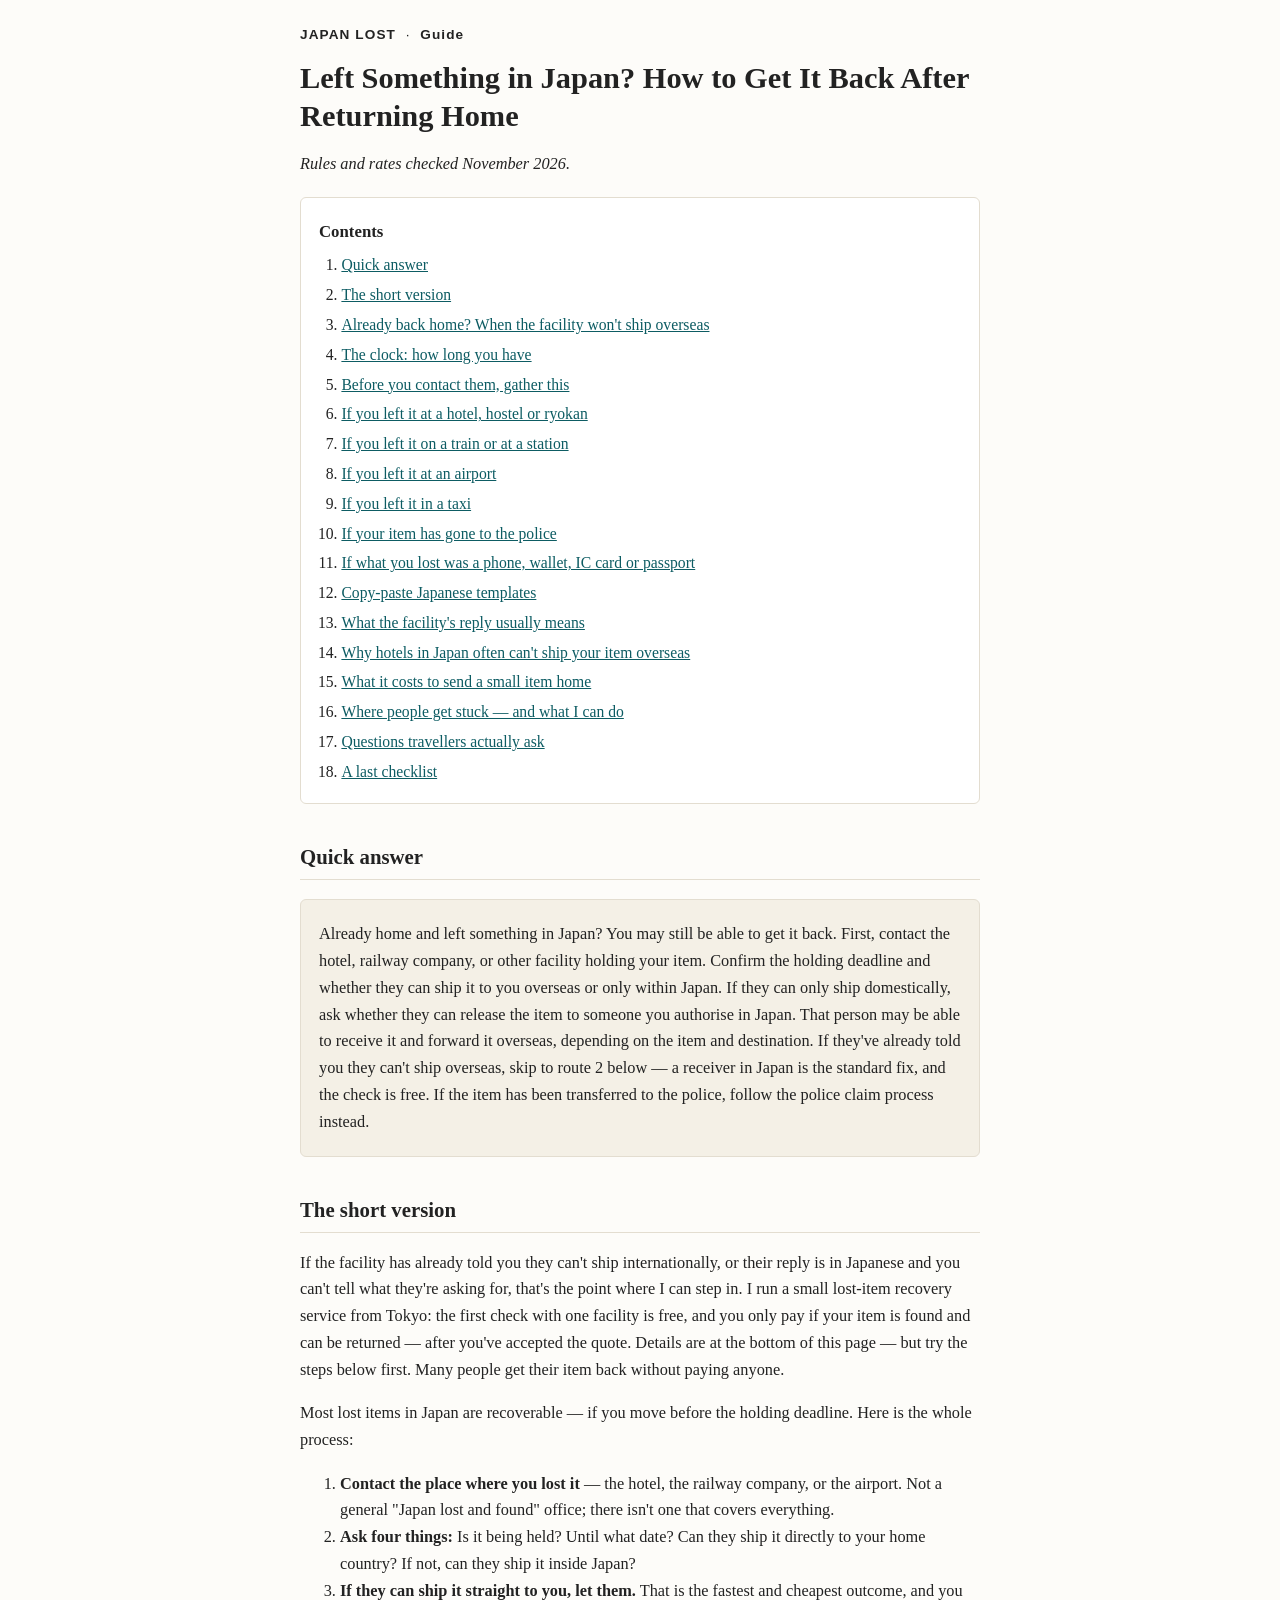
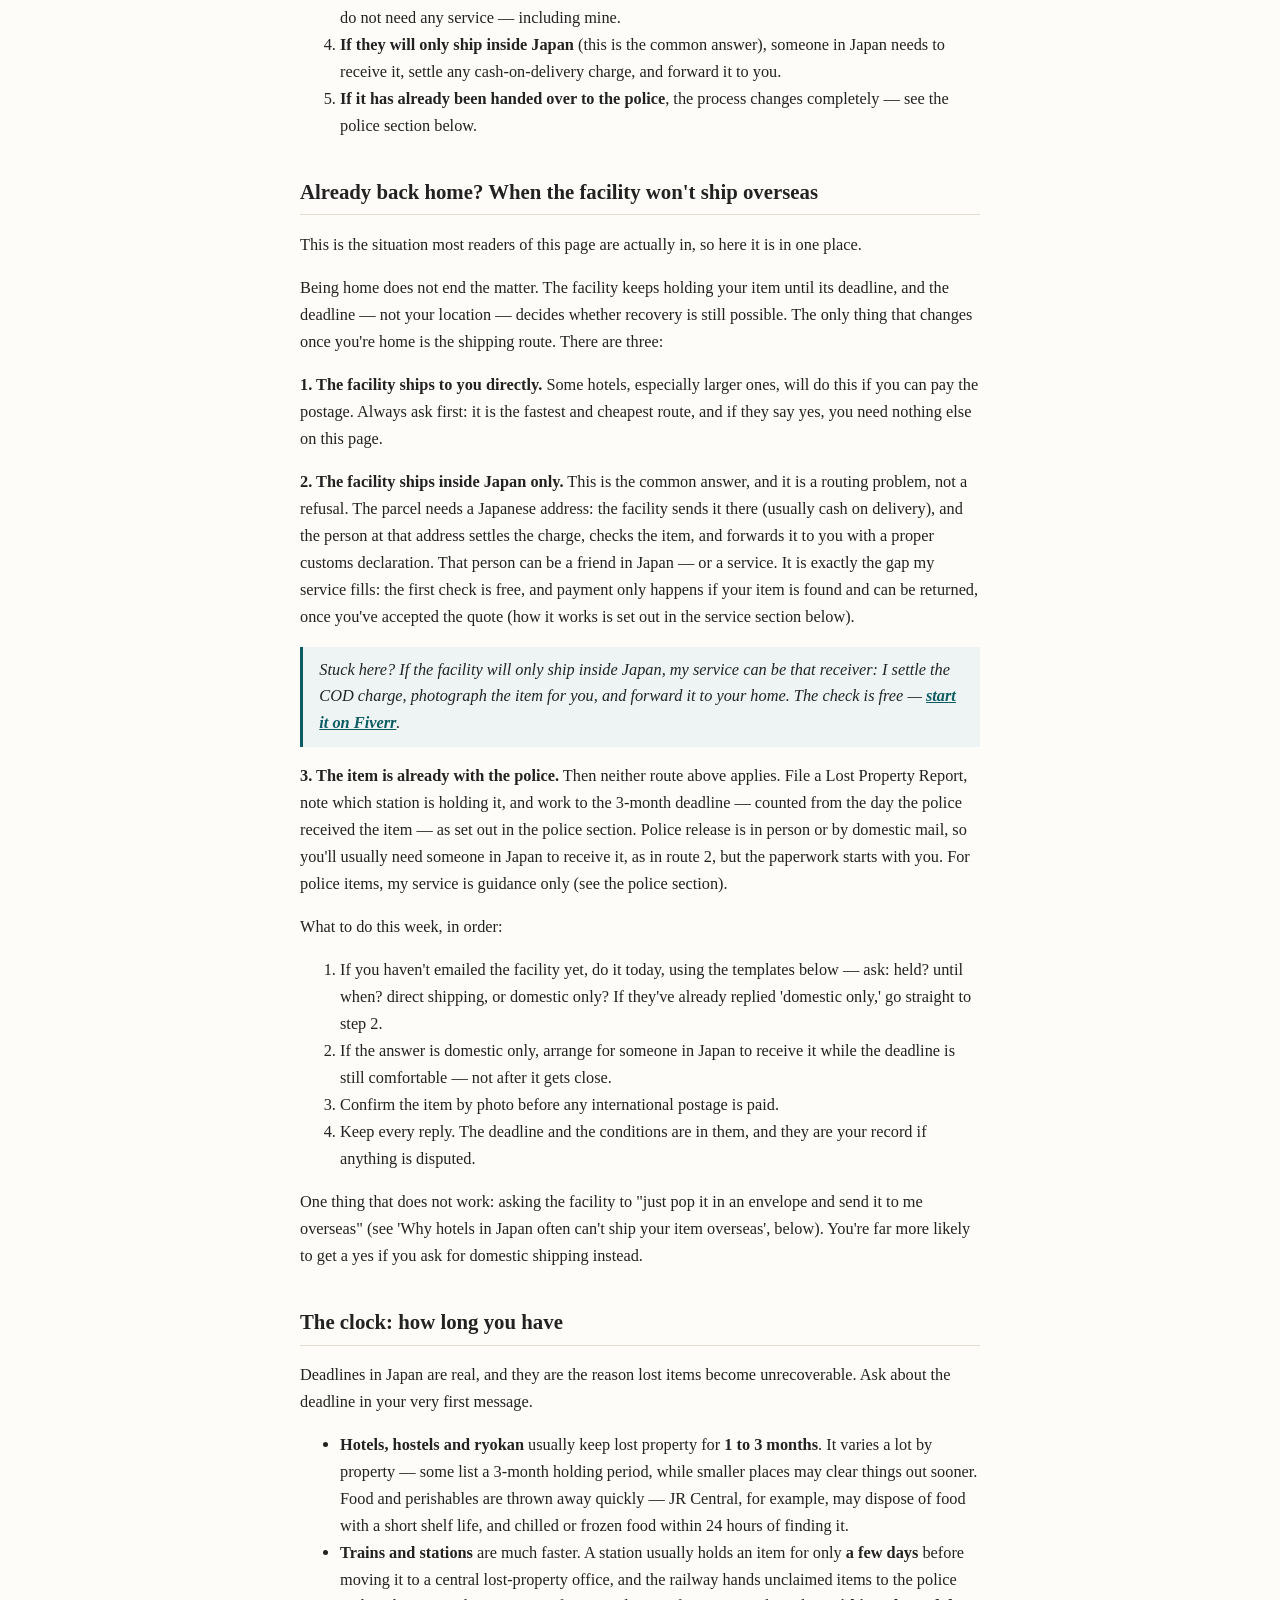
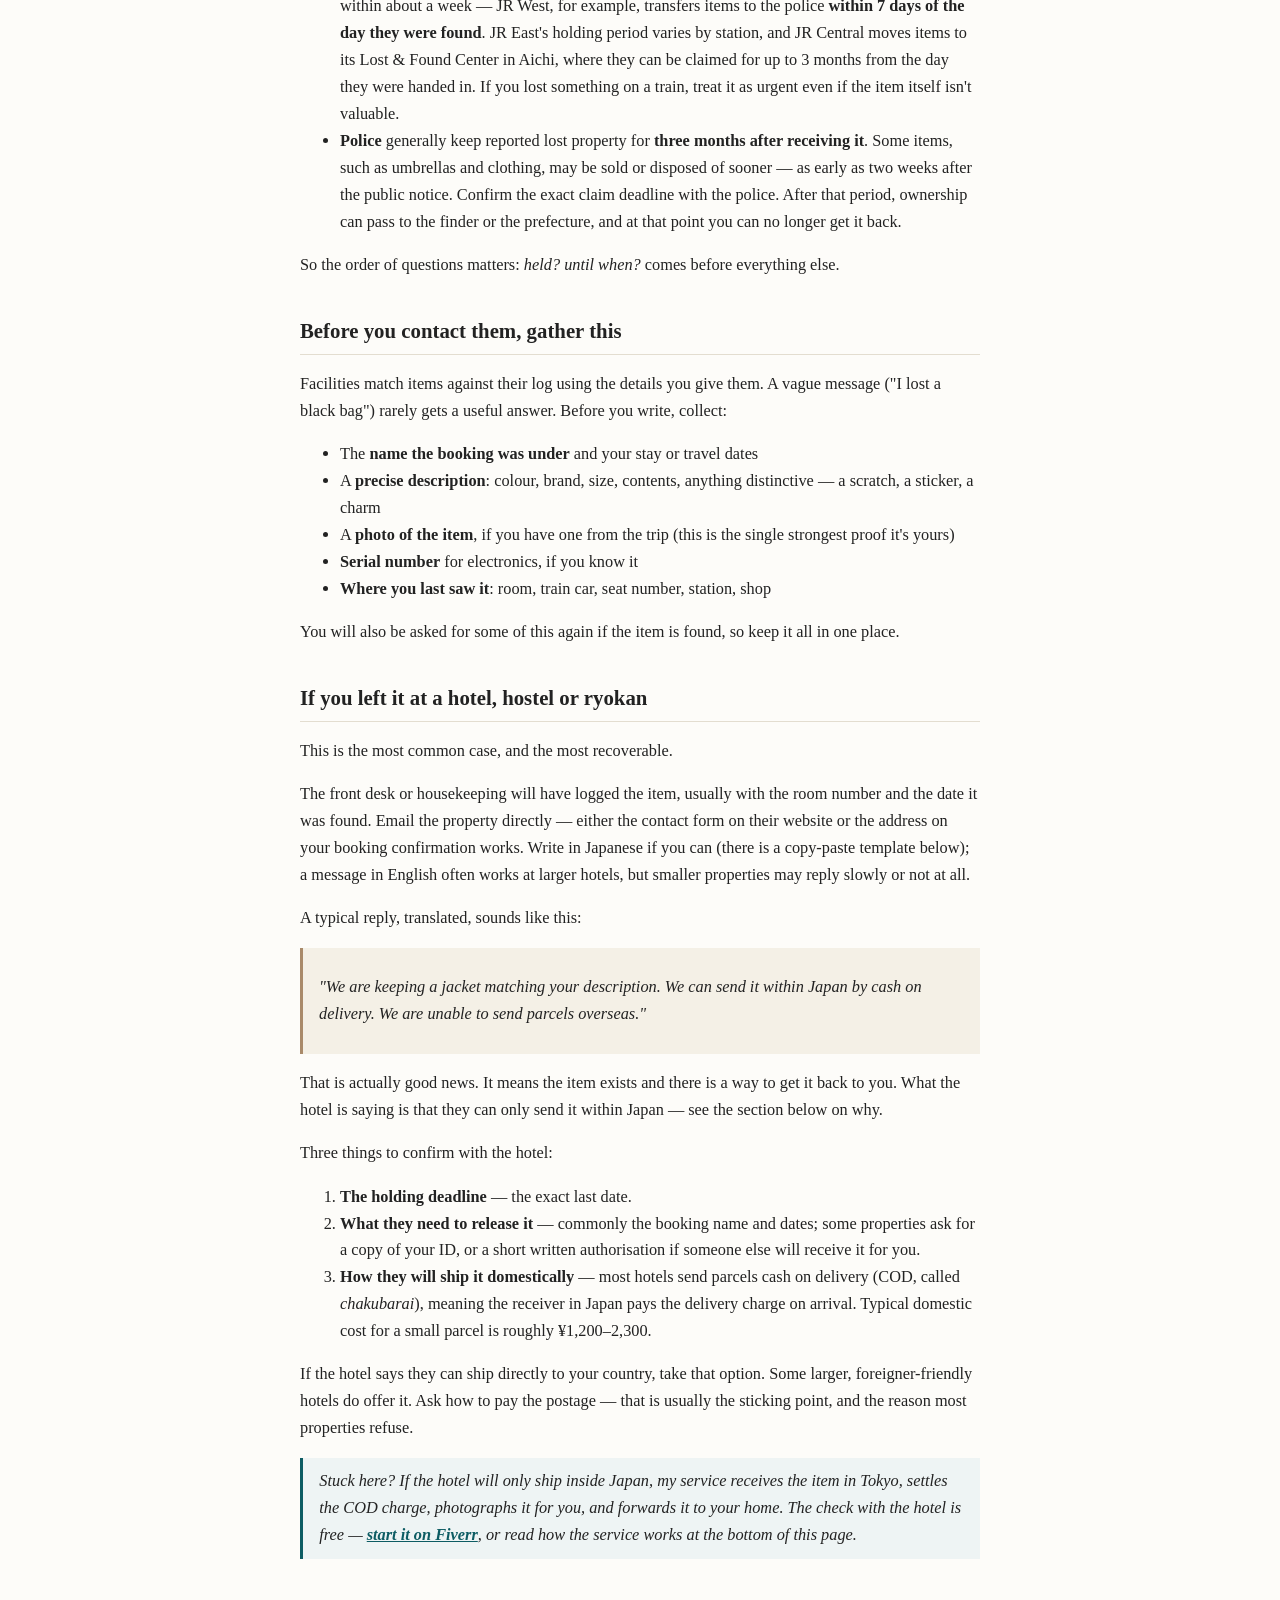
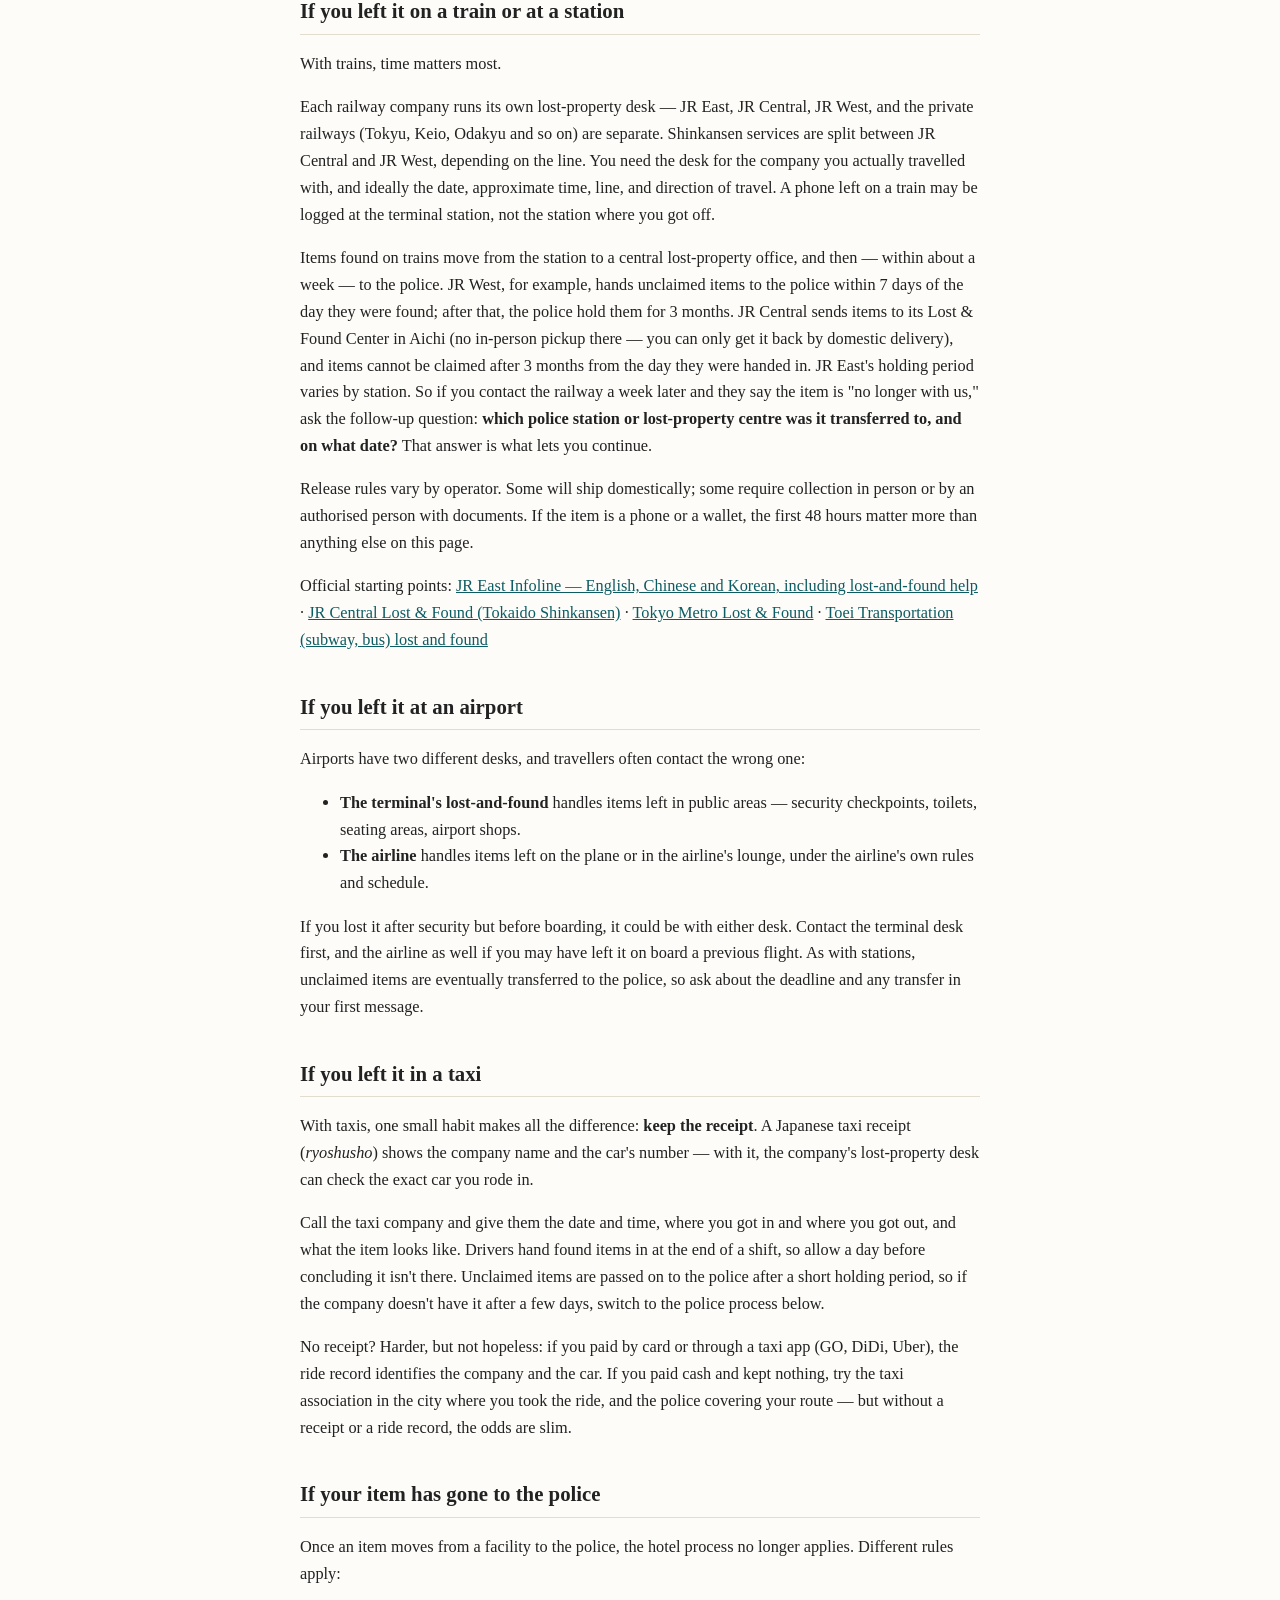
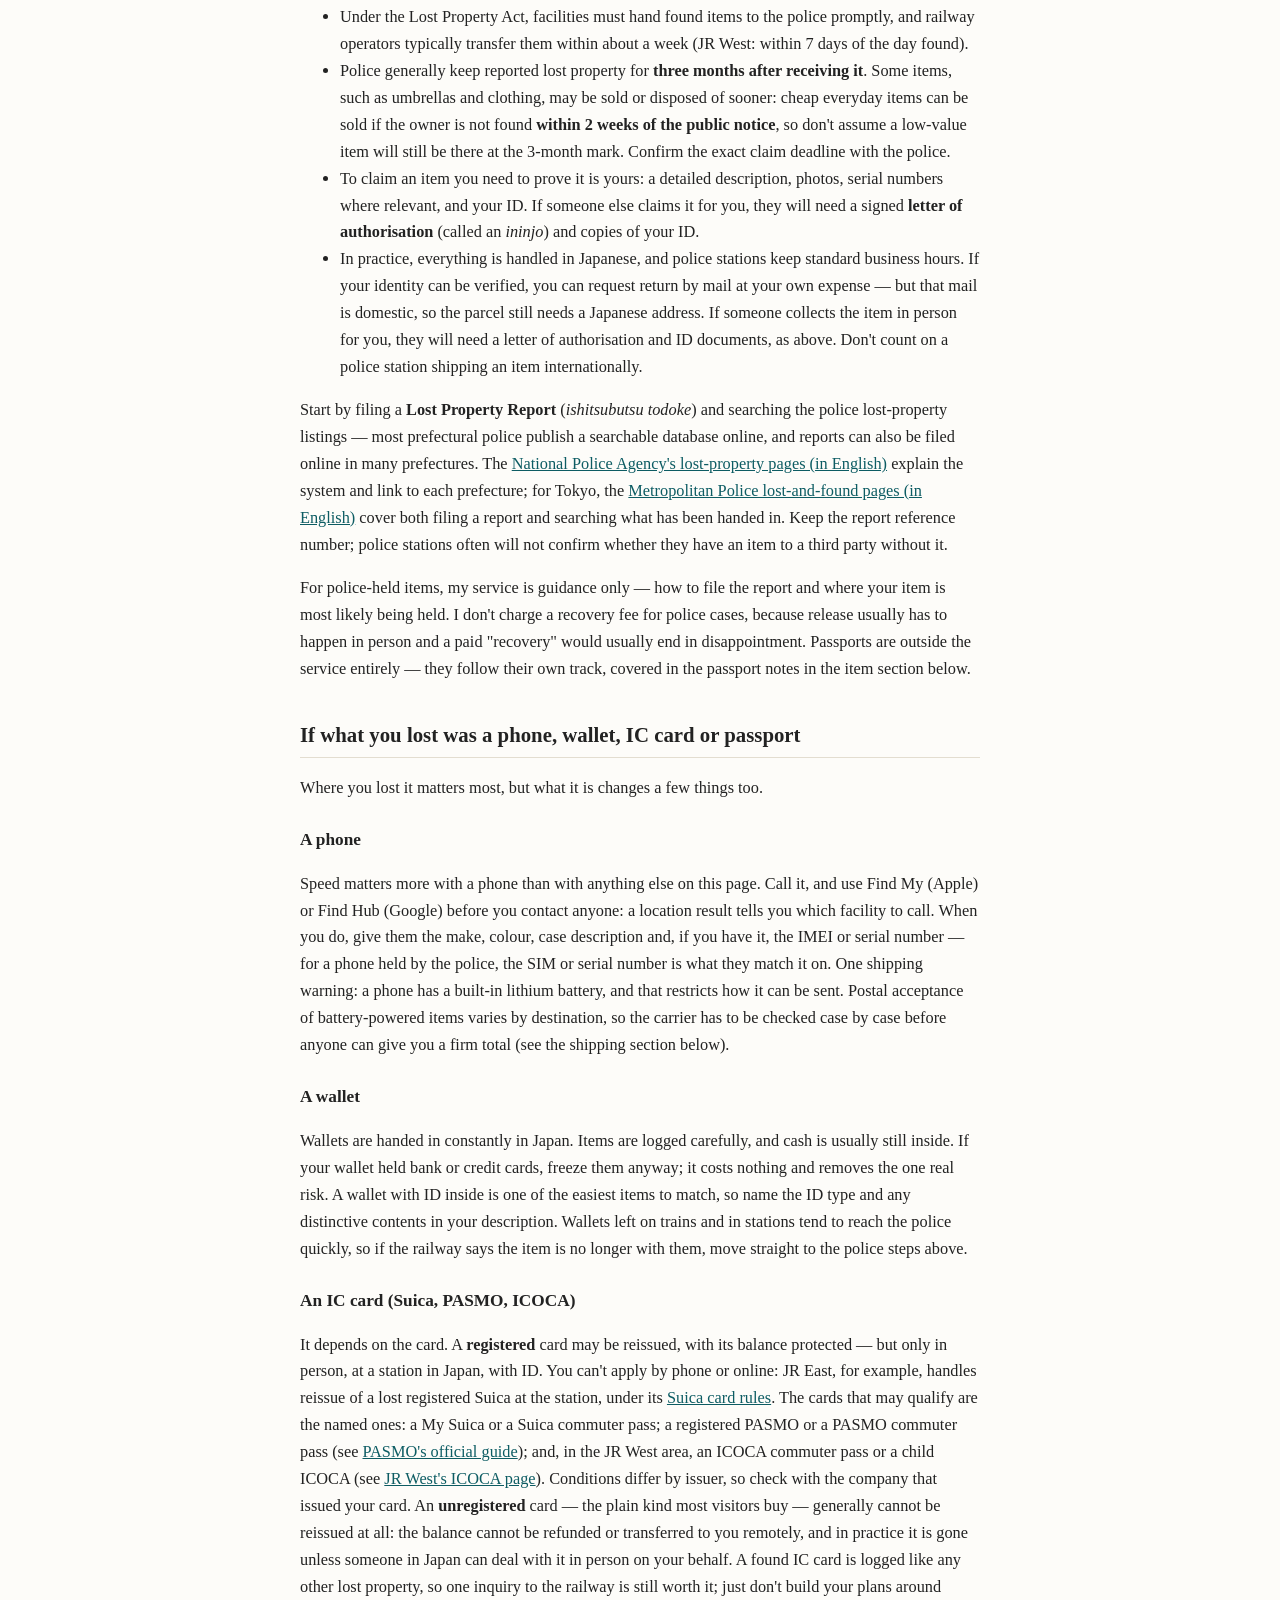
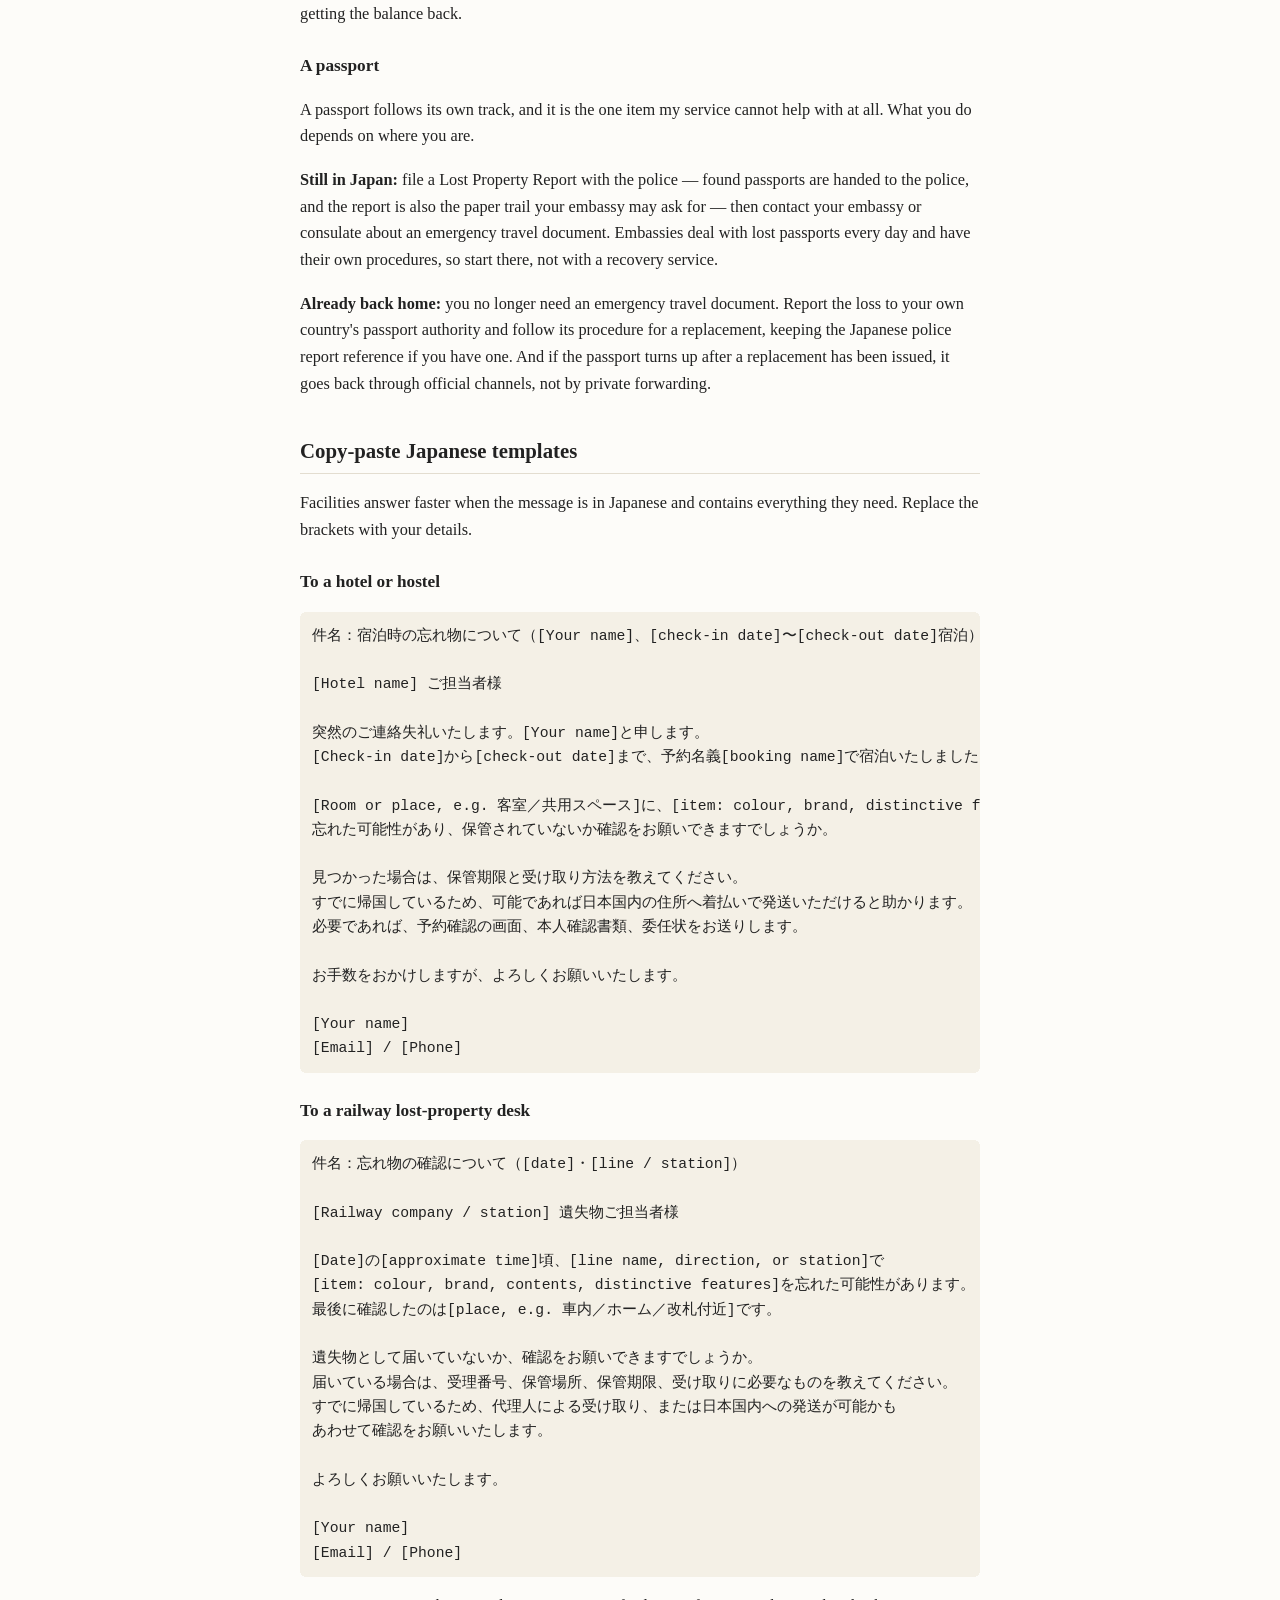
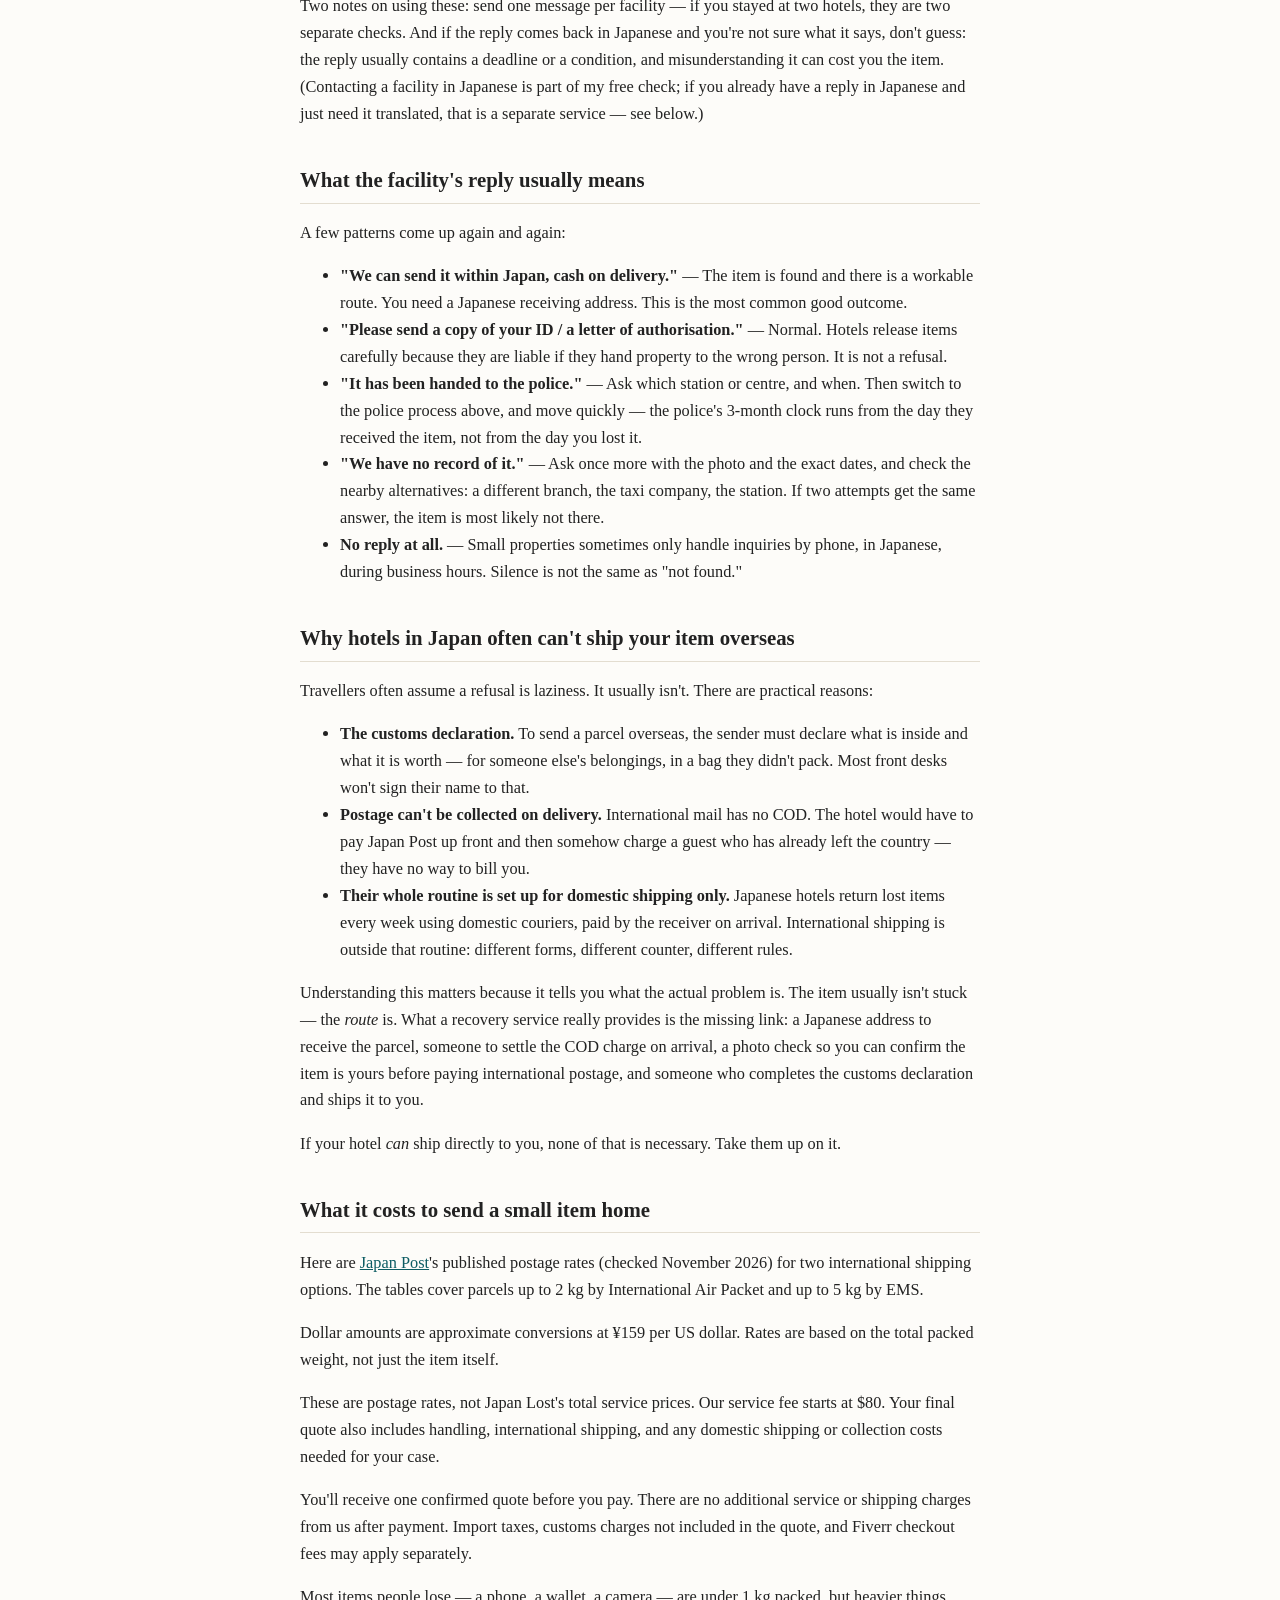
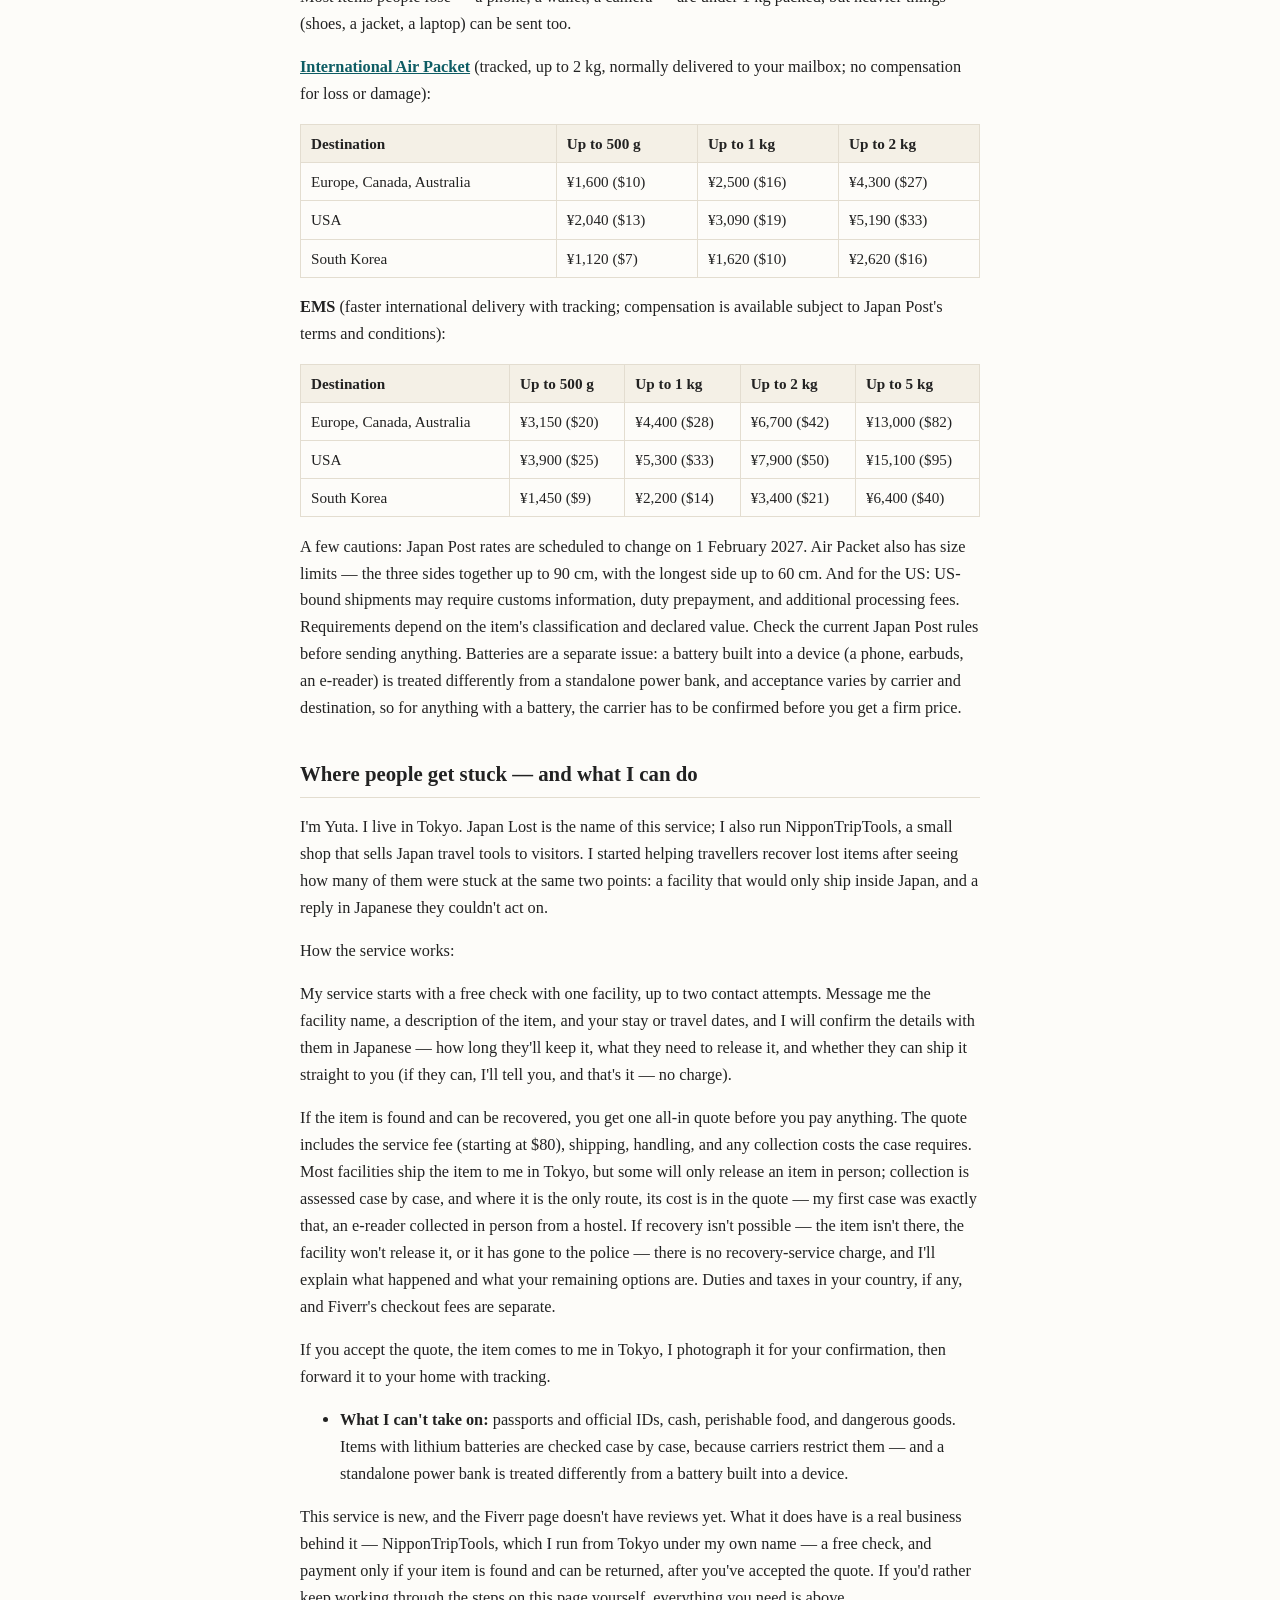
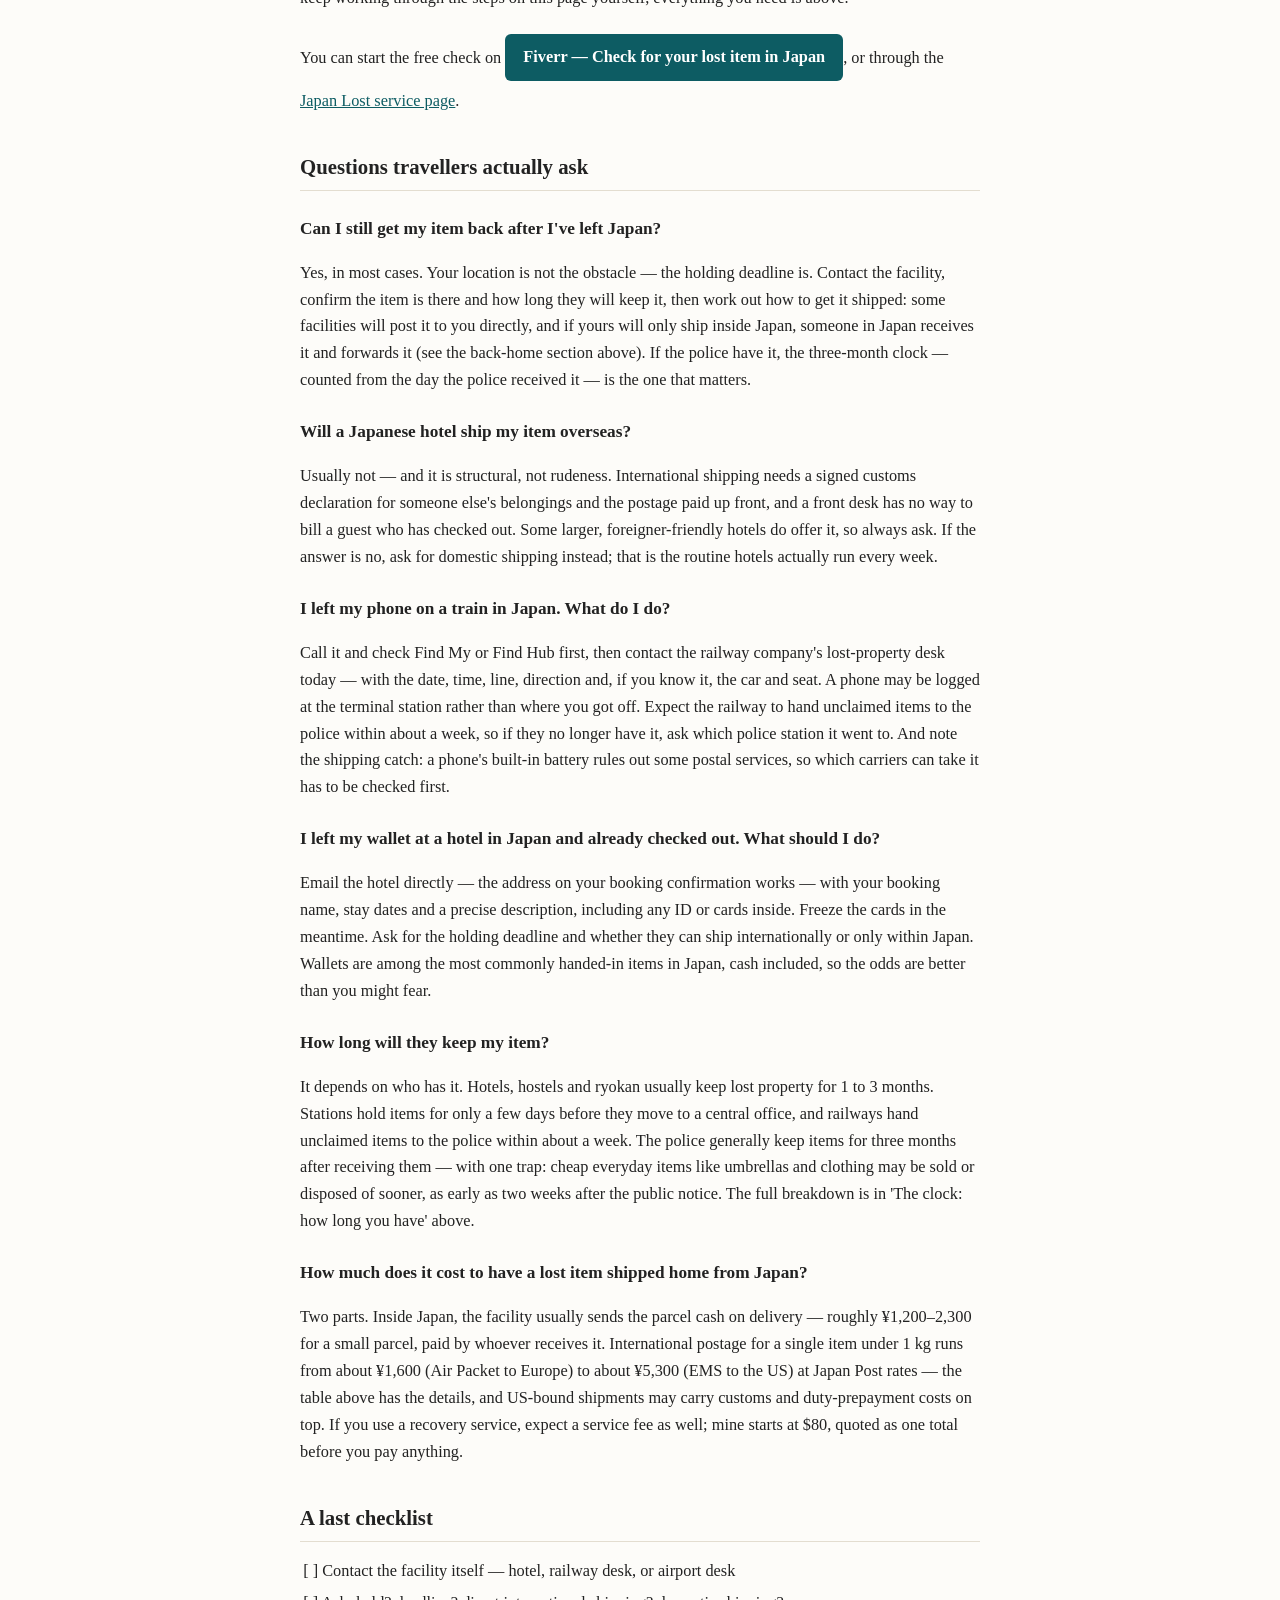
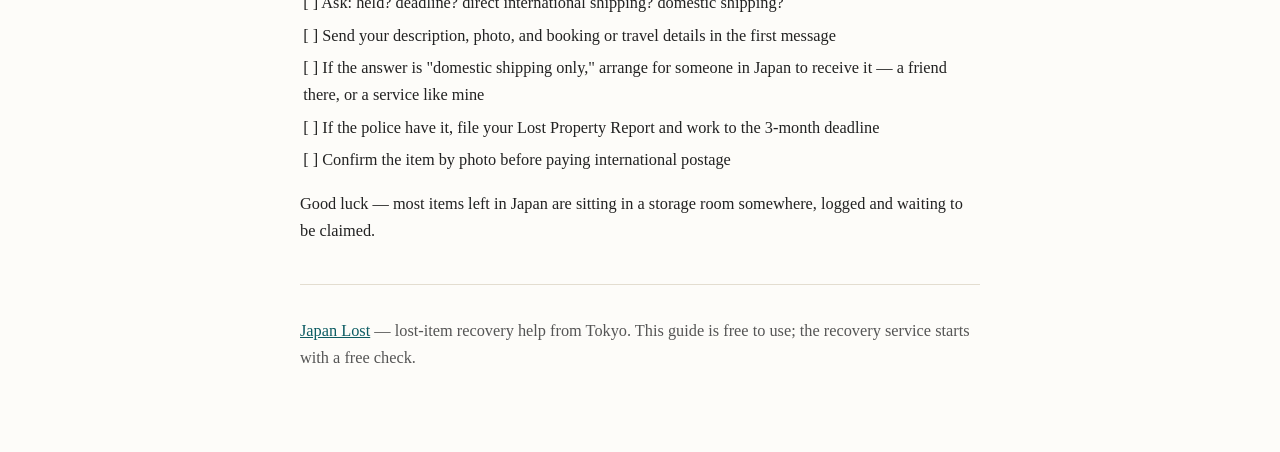
==== commit 969e1ca3: "Replace guide/index.html with new version (rename index-phase1.html to index.html)" ====
--- a/guide/index.html
+++ b/guide/index.html
@@ -3,26 +3,91 @@
 <head>
 <meta charset="utf-8">
 <meta name="viewport" content="width=device-width, initial-scale=1">
-<title>Lost Something in Japan? How to Get It Back From a Hotel, Train or Airport</title>
-<meta name="description" content="A step-by-step guide to recovering lost items from hotels, trains and airports in Japan: deadlines, Japanese message templates, shipping options, and when a recovery service helps.">
+<title>Left Something in Japan? How to Get It Back After Returning Home | Japan Lost</title>
+<meta name="description" content="Already back home and left something in Japan? What to do when your hotel won't ship overseas: deadlines, templates, shipping costs and a free check.">
+<link rel="canonical" href="https://japanlost.com/guide/">
+<meta property="og:type" content="website">
+<meta property="og:title" content="Left Something in Japan? How to Get It Back After Returning Home | Japan Lost">
+<meta property="og:description" content="Already back home and left something in Japan? What to do when your hotel won't ship overseas: deadlines, templates, shipping costs and a free check.">
+<meta property="og:url" content="https://japanlost.com/guide/">
+<meta property="og:image" content="https://japanlost.com/assets/hero-shibuya-poster.jpg">
+<meta property="og:site_name" content="Japan Lost">
+<meta name="twitter:card" content="summary_large_image">
+<meta name="twitter:title" content="Left Something in Japan? How to Get It Back After Returning Home | Japan Lost">
+<meta name="twitter:description" content="Already back home and left something in Japan? What to do when your hotel won't ship overseas: deadlines, templates, shipping costs and a free check.">
+<meta name="twitter:image" content="https://japanlost.com/assets/hero-shibuya-poster.jpg">
+<link rel="icon" href="/favicon.ico" sizes="any">
+<link rel="icon" type="image/png" sizes="32x32" href="/favicon-32.png">
+<link rel="apple-touch-icon" href="/apple-touch-icon.png">
+<meta name="theme-color" content="#232221">
+<meta property="og:image" content="https://japanlost.com/assets/hero-shibuya-poster.jpg">
 <style>
 body{font-family:Georgia,'Times New Roman',serif;color:#222;background:#fdfcf9;margin:0;padding:24px 18px 64px;line-height:1.65}
 main{max-width:680px;margin:0 auto}
+.site-head{max-width:680px;margin:0 auto 8px;font-family:Helvetica,Arial,sans-serif;font-size:0.85rem;letter-spacing:0.08em}
+.site-head a{color:#222;text-decoration:none;font-weight:700}
+.site-foot{max-width:680px;margin:40px auto 0;padding-top:16px;border-top:1px solid #e3ddd0;font-size:0.9rem;color:#555}
 h1{font-size:1.9rem;line-height:1.25;margin:0.4em 0 0.3em}
 h2{font-size:1.3rem;margin:1.7em 0 0.5em;border-bottom:1px solid #e3ddd0;padding-bottom:0.25em}
+h3{font-size:1.08rem;margin:1.4em 0 0.4em}
 p,li{font-size:1.02rem}
 blockquote{background:#f4f0e6;border-left:3px solid #a98a6a;margin:1em 0;padding:0.6em 1em;font-style:italic}
 code,pre{font-family:ui-monospace,Menlo,monospace;font-size:0.92rem}
 pre{background:#f4f0e6;padding:12px;overflow-x:auto;border-radius:6px}
 a{color:#0d5c63}
 hr{border:none;border-top:1px solid #e3ddd0;margin:2em 0}
+table{border-collapse:collapse;margin:1em 0;width:100%;font-size:0.95rem}
+th,td{border:1px solid #e3ddd0;padding:6px 10px;text-align:left}
+th{background:#f4f0e6}
+.quick{background:#f4f0e6;border:1px solid #e3ddd0;border-radius:6px;padding:4px 18px;margin:1.2em 0}
+.toc{background:#fff;border:1px solid #e3ddd0;border-radius:6px;padding:10px 18px 14px;margin:1.2em 0}
+.toc h2{border:none;font-size:1.05rem;margin:0.6em 0 0.4em;padding:0}
+.toc ol{margin:0.3em 0;padding-left:1.4em}
+.toc li{font-size:0.98rem;margin:0.25em 0}
+.stuck{background:#eef4f4;border-left:3px solid #0d5c63;margin:1em 0;padding:0.6em 1em}
+a.cta{font-weight:700}
+a.cta-button{display:inline-block;background:#0d5c63;color:#fff;text-decoration:none;padding:10px 18px;border-radius:6px;font-weight:700;margin:0.4em 0}
+ul.checklist{list-style:none;padding-left:0.2em}
+ul.checklist li{margin:0.35em 0}
 </style>
 </head>
 <body>
+<header class="site-head"><a href="https://japanlost.com/">JAPAN LOST</a> &nbsp;·&nbsp; <a href="https://japanlost.com/guide/">Guide</a></header>
 <main>
-<h1>Lost Something in Japan? How to Get It Back From a Hotel, Train or Airport</h1>
+<h1>Left Something in Japan? How to Get It Back After Returning Home</h1>
 <p><em>Rules and rates checked November 2026.</em></p>
-<h2>The short version</h2>
+
+<nav class="toc" aria-label="Contents">
+<h2>Contents</h2>
+<ol>
+<li><a href="#quick-answer">Quick answer</a></li>
+<li><a href="#short-version">The short version</a></li>
+<li><a href="#back-home">Already back home? When the facility won't ship overseas</a></li>
+<li><a href="#the-clock">The clock: how long you have</a></li>
+<li><a href="#before-you-contact">Before you contact them, gather this</a></li>
+<li><a href="#hotel">If you left it at a hotel, hostel or ryokan</a></li>
+<li><a href="#train">If you left it on a train or at a station</a></li>
+<li><a href="#airport">If you left it at an airport</a></li>
+<li><a href="#taxi">If you left it in a taxi</a></li>
+<li><a href="#police">If your item has gone to the police</a></li>
+<li><a href="#items">If what you lost was a phone, wallet, IC card or passport</a></li>
+<li><a href="#templates">Copy-paste Japanese templates</a></li>
+<li><a href="#reply-meanings">What the facility's reply usually means</a></li>
+<li><a href="#why-hotels">Why hotels in Japan often can't ship your item overseas</a></li>
+<li><a href="#shipping-costs">What it costs to send a small item home</a></li>
+<li><a href="#service">Where people get stuck — and what I can do</a></li>
+<li><a href="#faq">Questions travellers actually ask</a></li>
+<li><a href="#checklist">A last checklist</a></li>
+</ol>
+</nav>
+
+<h2 id="quick-answer">Quick answer</h2>
+<div class="quick">
+<p>Already home and left something in Japan? You may still be able to get it back. First, contact the hotel, railway company, or other facility holding your item. Confirm the holding deadline and whether they can ship it to you overseas or only within Japan. If they can only ship domestically, ask whether they can release the item to someone you authorise in Japan. That person may be able to receive it and forward it overseas, depending on the item and destination. If they've already told you they can't ship overseas, skip to route 2 below — a receiver in Japan is the standard fix, and the check is free. If the item has been transferred to the police, follow the police claim process instead.</p>
+</div>
+
+<h2 id="short-version">The short version</h2>
+<p>If the facility has already told you they can't ship internationally, or their reply is in Japanese and you can't tell what they're asking for, that's the point where I can step in. I run a small lost-item recovery service from Tokyo: the first check with one facility is free, and you only pay if your item is found and can be returned — after you've accepted the quote. Details are at the bottom of this page — but try the steps below first. Many people get their item back without paying anyone.</p>
 <p>Most lost items in Japan are recoverable — if you move before the holding deadline. Here is the whole process:</p>
 <ol>
 <li><strong>Contact the place where you lost it</strong> — the hotel, the railway company, or the airport. Not a general "Japan lost and found" office; there isn't one that covers everything.</li>
@@ -31,16 +96,33 @@
 <li><strong>If they will only ship inside Japan</strong> (this is the common answer), someone in Japan needs to receive it, settle any cash-on-delivery charge, and forward it to you.</li>
 <li><strong>If it has already been handed over to the police</strong>, the process changes completely — see the police section below.</li>
 </ol>
-<p>If the facility has already told you they can't ship internationally, or their reply is in Japanese and you can't tell what they're asking for, that's the point where I can step in. I run a small lost-item recovery service from Tokyo: the first check with one facility is free, and you only pay if your item is found. Details are at the bottom of this page — but try the steps below first. Many people get their item back without paying anyone.</p>
-<h2>The clock: how long you have</h2>
+
+<h2 id="back-home">Already back home? When the facility won't ship overseas</h2>
+<p>This is the situation most readers of this page are actually in, so here it is in one place.</p>
+<p>Being home does not end the matter. The facility keeps holding your item until its deadline, and the deadline — not your location — decides whether recovery is still possible. The only thing that changes once you're home is the shipping route. There are three:</p>
+<p><strong>1. The facility ships to you directly.</strong> Some hotels, especially larger ones, will do this if you can pay the postage. Always ask first: it is the fastest and cheapest route, and if they say yes, you need nothing else on this page.</p>
+<p><strong>2. The facility ships inside Japan only.</strong> This is the common answer, and it is a routing problem, not a refusal. The parcel needs a Japanese address: the facility sends it there (usually cash on delivery), and the person at that address settles the charge, checks the item, and forwards it to you with a proper customs declaration. That person can be a friend in Japan — or a service. It is exactly the gap my service fills: the first check is free, and payment only happens if your item is found and can be returned, once you've accepted the quote (how it works is set out in the service section below).</p>
+<p class="stuck"><em>Stuck here? If the facility will only ship inside Japan, my service can be that receiver: I settle the COD charge, photograph the item for you, and forward it to your home. The check is free — <a class="cta" href="https://www.fiverr.com/yuta_jpnn/search-for-your-lost-item-in-japan-and-arrange-its-return">start it on Fiverr</a>.</em></p>
+<p><strong>3. The item is already with the police.</strong> Then neither route above applies. File a Lost Property Report, note which station is holding it, and work to the 3-month deadline — counted from the day the police received the item — as set out in the police section. Police release is in person or by domestic mail, so you'll usually need someone in Japan to receive it, as in route 2, but the paperwork starts with you. For police items, my service is guidance only (see the police section).</p>
+<p>What to do this week, in order:</p>
+<ol>
+<li>If you haven't emailed the facility yet, do it today, using the templates below — ask: held? until when? direct shipping, or domestic only? If they've already replied 'domestic only,' go straight to step 2.</li>
+<li>If the answer is domestic only, arrange for someone in Japan to receive it while the deadline is still comfortable — not after it gets close.</li>
+<li>Confirm the item by photo before any international postage is paid.</li>
+<li>Keep every reply. The deadline and the conditions are in them, and they are your record if anything is disputed.</li>
+</ol>
+<p>One thing that does not work: asking the facility to "just pop it in an envelope and send it to me overseas" (see 'Why hotels in Japan often can't ship your item overseas', below). You're far more likely to get a yes if you ask for domestic shipping instead.</p>
+
+<h2 id="the-clock">The clock: how long you have</h2>
 <p>Deadlines in Japan are real, and they are the reason lost items become unrecoverable. Ask about the deadline in your very first message.</p>
 <ul>
 <li><strong>Hotels, hostels and ryokan</strong> usually keep lost property for <strong>1 to 3 months</strong>. It varies a lot by property — some list a 3-month holding period, while smaller places may clear things out sooner. Food and perishables are thrown away quickly — JR Central, for example, may dispose of food with a short shelf life, and chilled or frozen food within 24 hours of finding it.</li>
 <li><strong>Trains and stations</strong> are much faster. A station usually holds an item for only <strong>a few days</strong> before moving it to a central lost-property office, and the railway hands unclaimed items to the police within about a week — JR West, for example, transfers items to the police <strong>within 7 days of the day they were found</strong>. JR East's holding period varies by station, and JR Central moves items to its Lost &amp; Found Center in Aichi, where they can be claimed for up to 3 months from the day they were handed in. If you lost something on a train, treat it as urgent even if the item itself isn't valuable.</li>
-<li><strong>Police</strong> hold lost property for <strong>3 months from the public notice</strong> under Japan's Lost Property Act — the notice the police post after receiving the item, not from the day you lost it. After that period, ownership can pass to the finder or the prefecture, and at that point you can no longer get it back.</li>
+<li><strong>Police</strong> generally keep reported lost property for <strong>three months after receiving it</strong>. Some items, such as umbrellas and clothing, may be sold or disposed of sooner — as early as two weeks after the public notice. Confirm the exact claim deadline with the police. After that period, ownership can pass to the finder or the prefecture, and at that point you can no longer get it back.</li>
 </ul>
 <p>So the order of questions matters: <em>held? until when?</em> comes before everything else.</p>
-<h2>Before you contact them, gather this</h2>
+
+<h2 id="before-you-contact">Before you contact them, gather this</h2>
 <p>Facilities match items against their log using the details you give them. A vague message ("I lost a black bag") rarely gets a useful answer. Before you write, collect:</p>
 <ul>
 <li>The <strong>name the booking was under</strong> and your stay or travel dates</li>
@@ -50,7 +132,8 @@
 <li><strong>Where you last saw it</strong>: room, train car, seat number, station, shop</li>
 </ul>
 <p>You will also be asked for some of this again if the item is found, so keep it all in one place.</p>
-<h2>If you left it at a hotel, hostel or ryokan</h2>
+
+<h2 id="hotel">If you left it at a hotel, hostel or ryokan</h2>
 <p>This is the most common case, and the most recoverable.</p>
 <p>The front desk or housekeeping will have logged the item, usually with the room number and the date it was found. Email the property directly — either the contact form on their website or the address on your booking confirmation works. Write in Japanese if you can (there is a copy-paste template below); a message in English often works at larger hotels, but smaller properties may reply slowly or not at all.</p>
 <p>A typical reply, translated, sounds like this:</p>
@@ -65,31 +148,53 @@
 <li><strong>How they will ship it domestically</strong> — most hotels send parcels cash on delivery (COD, called <em>chakubarai</em>), meaning the receiver in Japan pays the delivery charge on arrival. Typical domestic cost for a small parcel is roughly ¥1,200–2,300.</li>
 </ol>
 <p>If the hotel says they can ship directly to your country, take that option. Some larger, foreigner-friendly hotels do offer it. Ask how to pay the postage — that is usually the sticking point, and the reason most properties refuse.</p>
-<p><em>Stuck here? If the hotel will only ship inside Japan, my service receives the item in Tokyo, settles the COD charge, photographs it for you, and forwards it to your home. The check with the hotel is free — see the bottom of this page.</em></p>
-<h2>If you left it on a train or at a station</h2>
+<p class="stuck"><em>Stuck here? If the hotel will only ship inside Japan, my service receives the item in Tokyo, settles the COD charge, photographs it for you, and forwards it to your home. The check with the hotel is free — <a class="cta" href="https://www.fiverr.com/yuta_jpnn/search-for-your-lost-item-in-japan-and-arrange-its-return">start it on Fiverr</a>, or read how the service works at the bottom of this page.</em></p>
+
+<h2 id="train">If you left it on a train or at a station</h2>
 <p>With trains, time matters most.</p>
-<p>Each railway company runs its own lost-property desk — JR East, JR Central, JR West, and the private railways (Tokyu, Keio, Odakyu and so on) are separate. The Shinkansen are split between JR Central and JR West depending on the line. You need the desk for the company you actually traveled with, and ideally the date, approximate time, line, and direction of travel. A phone left on a train may be logged at the terminal station, not the station where you got off.</p>
+<p>Each railway company runs its own lost-property desk — JR East, JR Central, JR West, and the private railways (Tokyu, Keio, Odakyu and so on) are separate. Shinkansen services are split between JR Central and JR West, depending on the line. You need the desk for the company you actually travelled with, and ideally the date, approximate time, line, and direction of travel. A phone left on a train may be logged at the terminal station, not the station where you got off.</p>
 <p>Items found on trains move from the station to a central lost-property office, and then — within about a week — to the police. JR West, for example, hands unclaimed items to the police within 7 days of the day they were found; after that, the police hold them for 3 months. JR Central sends items to its Lost &amp; Found Center in Aichi (no in-person pickup there — you can only get it back by domestic delivery), and items cannot be claimed after 3 months from the day they were handed in. JR East's holding period varies by station. So if you contact the railway a week later and they say the item is "no longer with us," ask the follow-up question: <strong>which police station or lost-property centre was it transferred to, and on what date?</strong> That answer is what lets you continue.</p>
-<p>Release rules vary by operator. Some will ship domestically; some require collection in person or by an authorised person with documents. Be honest with yourself about timing: if the item is a phone or a wallet, the first 48 hours matter more than anything else on this page.</p>
-<p><em>Stuck here? I can contact the railway's lost-property desk in Japanese and confirm whether your item is there, where it has been transferred, and what release is possible. That confirmation is part of the free check described below.</em></p>
-<h2>If you left it at an airport</h2>
+<p>Release rules vary by operator. Some will ship domestically; some require collection in person or by an authorised person with documents. If the item is a phone or a wallet, the first 48 hours matter more than anything else on this page.</p>
+<p>Official starting points: <a href="https://www.jreast.co.jp/en/multi/customer_support/infoline.html">JR East Infoline — English, Chinese and Korean, including lost-and-found help</a> · <a href="https://global.jr-central.co.jp/en/lost-and-found/">JR Central Lost &amp; Found (Tokaido Shinkansen)</a> · <a href="https://www.tokyometro.jp/lang_en/support/lost/index.html">Tokyo Metro Lost &amp; Found</a> · <a href="https://www.kotsu.metro.tokyo.jp/eng/guides/lostfound/">Toei Transportation (subway, bus) lost and found</a></p>
+
+<h2 id="airport">If you left it at an airport</h2>
 <p>Airports have two different desks, and travellers often contact the wrong one:</p>
 <ul>
 <li><strong>The terminal's lost-and-found</strong> handles items left in public areas — security checkpoints, toilets, seating areas, airport shops.</li>
 <li><strong>The airline</strong> handles items left on the plane or in the airline's lounge, under the airline's own rules and schedule.</li>
 </ul>
 <p>If you lost it after security but before boarding, it could be with either desk. Contact the terminal desk first, and the airline as well if you may have left it on board a previous flight. As with stations, unclaimed items are eventually transferred to the police, so ask about the deadline and any transfer in your first message.</p>
-<h2>If your item has gone to the police</h2>
+
+<h2 id="taxi">If you left it in a taxi</h2>
+<p>With taxis, one small habit makes all the difference: <strong>keep the receipt</strong>. A Japanese taxi receipt (<em>ryoshusho</em>) shows the company name and the car's number — with it, the company's lost-property desk can check the exact car you rode in.</p>
+<p>Call the taxi company and give them the date and time, where you got in and where you got out, and what the item looks like. Drivers hand found items in at the end of a shift, so allow a day before concluding it isn't there. Unclaimed items are passed on to the police after a short holding period, so if the company doesn't have it after a few days, switch to the police process below.</p>
+<p>No receipt? Harder, but not hopeless: if you paid by card or through a taxi app (GO, DiDi, Uber), the ride record identifies the company and the car. If you paid cash and kept nothing, try the taxi association in the city where you took the ride, and the police covering your route — but without a receipt or a ride record, the odds are slim.</p>
+
+<h2 id="police">If your item has gone to the police</h2>
 <p>Once an item moves from a facility to the police, the hotel process no longer applies. Different rules apply:</p>
 <ul>
-<li>Facilities hand found items to the police promptly — under the Lost Property Act, a facility must hand found items over to the police promptly, and railway operators typically transfer them within about a week (JR West: within 7 days of the day found).</li>
-<li>Police hold items for <strong>3 months from the public notice</strong>. After that, the window closes. One exception: cheap everyday items such as umbrellas and clothing can be sold by the police if the owner is not found <strong>within 2 weeks of the public notice</strong>, so don't assume a low-value item will still be there at the 3-month mark.</li>
+<li>Under the Lost Property Act, facilities must hand found items to the police promptly, and railway operators typically transfer them within about a week (JR West: within 7 days of the day found).</li>
+<li>Police generally keep reported lost property for <strong>three months after receiving it</strong>. Some items, such as umbrellas and clothing, may be sold or disposed of sooner: cheap everyday items can be sold if the owner is not found <strong>within 2 weeks of the public notice</strong>, so don't assume a low-value item will still be there at the 3-month mark. Confirm the exact claim deadline with the police.</li>
 <li>To claim an item you need to prove it is yours: a detailed description, photos, serial numbers where relevant, and your ID. If someone else claims it for you, they will need a signed <strong>letter of authorisation</strong> (called an <em>ininjo</em>) and copies of your ID.</li>
-<li>In practice, police stations deal with you in Japanese, keep Japanese business hours, and will only release items in person or by domestic mail. Realistically, don't count on a police station shipping an item internationally.</li>
-</ul>
-<p>The first step is yours to take: file a <strong>Lost Property Report</strong> (<em>ishitsubutsu todoke</em>) and search the police lost-property listings — most prefectural police publish a searchable database online, and reports can also be filed online in many prefectures. Keep the report reference number; police stations often will not confirm whether they have an item to a third party without it.</p>
-<p>I have to be straight about my own service here: for police-held items I provide guidance only — how to file the report and where your item is most likely being held. I don't charge a recovery fee for police cases, because release usually has to happen in person and a paid "recovery" would usually end in disappointment. Passports are outside the service entirely: if you lost a passport, report it to your embassy or consulate and to the holding police station — embassies have their own channels for documents, and I can't collect one on your behalf.</p>
-<h2>Copy-paste Japanese templates</h2>
+<li>In practice, everything is handled in Japanese, and police stations keep standard business hours. If your identity can be verified, you can request return by mail at your own expense — but that mail is domestic, so the parcel still needs a Japanese address. If someone collects the item in person for you, they will need a letter of authorisation and ID documents, as above. Don't count on a police station shipping an item internationally.</li>
+</ul>
+<p>Start by filing a <strong>Lost Property Report</strong> (<em>ishitsubutsu todoke</em>) and searching the police lost-property listings — most prefectural police publish a searchable database online, and reports can also be filed online in many prefectures. The <a href="https://www.npa.go.jp/bureau/soumu/ishitsubutsu/otoshimono/en/index.html">National Police Agency's lost-property pages (in English)</a> explain the system and link to each prefecture; for Tokyo, the <a href="https://www.keishicho.metro.tokyo.lg.jp/multilingual/english/finding_services/lost_and_found/lost_something.html">Metropolitan Police lost-and-found pages (in English)</a> cover both filing a report and searching what has been handed in. Keep the report reference number; police stations often will not confirm whether they have an item to a third party without it.</p>
+<p>For police-held items, my service is guidance only — how to file the report and where your item is most likely being held. I don't charge a recovery fee for police cases, because release usually has to happen in person and a paid "recovery" would usually end in disappointment. Passports are outside the service entirely — they follow their own track, covered in the passport notes in the item section below.</p>
+
+<h2 id="items">If what you lost was a phone, wallet, IC card or passport</h2>
+<p>Where you lost it matters most, but what it is changes a few things too.</p>
+<h3 id="phone">A phone</h3>
+<p>Speed matters more with a phone than with anything else on this page. Call it, and use Find My (Apple) or Find Hub (Google) before you contact anyone: a location result tells you which facility to call. When you do, give them the make, colour, case description and, if you have it, the IMEI or serial number — for a phone held by the police, the SIM or serial number is what they match it on. One shipping warning: a phone has a built-in lithium battery, and that restricts how it can be sent. Postal acceptance of battery-powered items varies by destination, so the carrier has to be checked case by case before anyone can give you a firm total (see the shipping section below).</p>
+<h3 id="wallet">A wallet</h3>
+<p>Wallets are handed in constantly in Japan. Items are logged carefully, and cash is usually still inside. If your wallet held bank or credit cards, freeze them anyway; it costs nothing and removes the one real risk. A wallet with ID inside is one of the easiest items to match, so name the ID type and any distinctive contents in your description. Wallets left on trains and in stations tend to reach the police quickly, so if the railway says the item is no longer with them, move straight to the police steps above.</p>
+<h3 id="ic-card">An IC card (Suica, PASMO, ICOCA)</h3>
+<p>It depends on the card. A <strong>registered</strong> card may be reissued, with its balance protected — but only in person, at a station in Japan, with ID. You can't apply by phone or online: JR East, for example, handles reissue of a lost registered Suica at the station, under its <a href="https://www.jreast.co.jp/multi/welcomesuicamobile/kiyaku/iccard_rules.html">Suica card rules</a>. The cards that may qualify are the named ones: a My Suica or a Suica commuter pass; a registered PASMO or a PASMO commuter pass (see <a href="https://www.pasmo.co.jp/en/use/">PASMO's official guide</a>); and, in the JR West area, an ICOCA commuter pass or a child ICOCA (see <a href="https://www.westjr.co.jp/global/en/howto/icoca/">JR West's ICOCA page</a>). Conditions differ by issuer, so check with the company that issued your card. An <strong>unregistered</strong> card — the plain kind most visitors buy — generally cannot be reissued at all: the balance cannot be refunded or transferred to you remotely, and in practice it is gone unless someone in Japan can deal with it in person on your behalf. A found IC card is logged like any other lost property, so one inquiry to the railway is still worth it; just don't build your plans around getting the balance back.</p>
+<h3 id="passport">A passport</h3>
+<p>A passport follows its own track, and it is the one item my service cannot help with at all. What you do depends on where you are.</p>
+<p><strong>Still in Japan:</strong> file a Lost Property Report with the police — found passports are handed to the police, and the report is also the paper trail your embassy may ask for — then contact your embassy or consulate about an emergency travel document. Embassies deal with lost passports every day and have their own procedures, so start there, not with a recovery service.</p>
+<p><strong>Already back home:</strong> you no longer need an emergency travel document. Report the loss to your own country's passport authority and follow its procedure for a replacement, keeping the Japanese police report reference if you have one. And if the passport turns up after a replacement has been issued, it goes back through official channels, not by private forwarding.</p>
+
+<h2 id="templates">Copy-paste Japanese templates</h2>
 <p>Facilities answer faster when the message is in Japanese and contains everything they need. Replace the brackets with your details.</p>
 <h3>To a hotel or hostel</h3>
 <pre><code>件名：宿泊時の忘れ物について（[Your name]、[check-in date]〜[check-out date]宿泊）
@@ -130,104 +235,141 @@
 [Your name]
 [Email] / [Phone]
 </code></pre>
-<p>Two notes on using these: send one message per facility — if you stayed at two hotels, they are two separate checks. And if the reply comes back in Japanese and you're not sure what it says, don't guess: the reply usually contains a deadline or a condition, and misunderstanding it can cost you the item. (Translating and replying to facility messages is also something I do — see below.)</p>
-<h2>What the facility's reply usually means</h2>
+<p>Two notes on using these: send one message per facility — if you stayed at two hotels, they are two separate checks. And if the reply comes back in Japanese and you're not sure what it says, don't guess: the reply usually contains a deadline or a condition, and misunderstanding it can cost you the item. (Contacting a facility in Japanese is part of my free check; if you already have a reply in Japanese and just need it translated, that is a separate service — see below.)</p>
+
+<h2 id="reply-meanings">What the facility's reply usually means</h2>
 <p>A few patterns come up again and again:</p>
 <ul>
 <li><strong>"We can send it within Japan, cash on delivery."</strong> — The item is found and there is a workable route. You need a Japanese receiving address. This is the most common good outcome.</li>
 <li><strong>"Please send a copy of your ID / a letter of authorisation."</strong> — Normal. Hotels release items carefully because they are liable if they hand property to the wrong person. It is not a refusal.</li>
-<li><strong>"It has been handed to the police."</strong> — Ask which station or centre, and when. Then switch to the police process above, and move quickly — the police's 3-month clock starts from their public notice, not from the day you lost the item.</li>
+<li><strong>"It has been handed to the police."</strong> — Ask which station or centre, and when. Then switch to the police process above, and move quickly — the police's 3-month clock runs from the day they received the item, not from the day you lost it.</li>
 <li><strong>"We have no record of it."</strong> — Ask once more with the photo and the exact dates, and check the nearby alternatives: a different branch, the taxi company, the station. If two attempts get the same answer, the item is most likely not there.</li>
 <li><strong>No reply at all.</strong> — Small properties sometimes only handle inquiries by phone, in Japanese, during business hours. Silence is not the same as "not found."</li>
 </ul>
-<h2>Why hotels in Japan often can't ship your item overseas</h2>
+
+<h2 id="why-hotels">Why hotels in Japan often can't ship your item overseas</h2>
 <p>Travellers often assume a refusal is laziness. It usually isn't. There are practical reasons:</p>
 <ul>
 <li><strong>The customs declaration.</strong> To send a parcel overseas, the sender must declare what is inside and what it is worth — for someone else's belongings, in a bag they didn't pack. Most front desks won't sign their name to that.</li>
 <li><strong>Postage can't be collected on delivery.</strong> International mail has no COD. The hotel would have to pay Japan Post up front and then somehow charge a guest who has already left the country — they have no way to bill you.</li>
-<li><strong>Everything they do is set up for domestic shipping only.</strong> Japanese hotels return lost items every week using domestic couriers, paid by the receiver on arrival. International shipping is outside that routine: different forms, different counter, different rules.</li>
+<li><strong>Their whole routine is set up for domestic shipping only.</strong> Japanese hotels return lost items every week using domestic couriers, paid by the receiver on arrival. International shipping is outside that routine: different forms, different counter, different rules.</li>
 </ul>
 <p>Understanding this matters because it tells you what the actual problem is. The item usually isn't stuck — the <em>route</em> is. What a recovery service really provides is the missing link: a Japanese address to receive the parcel, someone to settle the COD charge on arrival, a photo check so you can confirm the item is yours before paying international postage, and someone who completes the customs declaration and ships it to you.</p>
-<p>Again, to be honest: if your hotel <em>can</em> ship directly to you, none of that is necessary. Take them up on it.</p>
-<h2>What it costs to send a small item home</h2>
-<p>Shipping is charged at cost in my service, so here are the actual Japan Post rates (checked November 2026) for the two services most often used for lost items. Rates go up with weight; most single lost items are under 1 kg.</p>
-<p><strong>International Air Packet</strong> (tracked, up to 2 kg, delivered to your mailbox):</p>
+<p>If your hotel <em>can</em> ship directly to you, none of that is necessary. Take them up on it.</p>
+
+<h2 id="shipping-costs">What it costs to send a small item home</h2>
+<p>Here are <a href="https://www.post.japanpost.jp/service/send/oversea/index_en.html">Japan Post</a>'s published postage rates (checked November 2026) for two international shipping options. The tables cover parcels up to 2 kg by International Air Packet and up to 5 kg by EMS.</p>
+<p>Dollar amounts are approximate conversions at ¥159 per US dollar. Rates are based on the total packed weight, not just the item itself.</p>
+<p>These are postage rates, not Japan Lost's total service prices. Our service fee starts at $80. Your final quote also includes handling, international shipping, and any domestic shipping or collection costs needed for your case.</p>
+<p>You'll receive one confirmed quote before you pay. There are no additional service or shipping charges from us after payment. Import taxes, customs charges not included in the quote, and Fiverr checkout fees may apply separately.</p>
+<p>Most items people lose — a phone, a wallet, a camera — are under 1 kg packed, but heavier things (shoes, a jacket, a laptop) can be sent too.</p>
+<p><strong><a href="https://www.post.japanpost.jp/service/send/oversea/list/delivery/airpacket_en.html">International Air Packet</a></strong> (tracked, up to 2 kg, normally delivered to your mailbox; no compensation for loss or damage):</p>
 <table>
 <thead>
 <tr>
-<th>Destination zone</th>
+<th>Destination</th>
 <th>Up to 500 g</th>
 <th>Up to 1 kg</th>
+<th>Up to 2 kg</th>
 </tr>
 </thead>
 <tbody>
 <tr>
-<td>Zone 3 — Ireland, UK, Germany, France, Canada, Australia</td>
-<td>¥1,600</td>
-<td>¥2,500</td>
-</tr>
-<tr>
-<td>Zone 4 — USA</td>
-<td>¥2,040</td>
-<td>¥3,090</td>
-</tr>
-<tr>
-<td>Zone 1 — South Korea</td>
-<td>¥1,120</td>
-<td>¥1,620</td>
+<td>Europe, Canada, Australia</td>
+<td>¥1,600 ($10)</td>
+<td>¥2,500 ($16)</td>
+<td>¥4,300 ($27)</td>
+</tr>
+<tr>
+<td>USA</td>
+<td>¥2,040 ($13)</td>
+<td>¥3,090 ($19)</td>
+<td>¥5,190 ($33)</td>
+</tr>
+<tr>
+<td>South Korea</td>
+<td>¥1,120 ($7)</td>
+<td>¥1,620 ($10)</td>
+<td>¥2,620 ($16)</td>
 </tr>
 </tbody>
 </table>
-<p><strong>EMS</strong> (faster, tracked, signed delivery):</p>
+<p><strong>EMS</strong> (faster international delivery with tracking; compensation is available subject to Japan Post's terms and conditions):</p>
 <table>
 <thead>
 <tr>
-<th>Destination zone</th>
+<th>Destination</th>
 <th>Up to 500 g</th>
 <th>Up to 1 kg</th>
+<th>Up to 2 kg</th>
+<th>Up to 5 kg</th>
 </tr>
 </thead>
 <tbody>
 <tr>
-<td>Zone 3</td>
-<td>¥3,150</td>
-<td>¥4,400</td>
-</tr>
-<tr>
-<td>Zone 4 — USA</td>
-<td>¥3,900</td>
-<td>¥5,300</td>
-</tr>
-<tr>
-<td>Zone 1 — South Korea</td>
-<td>¥1,450</td>
-<td>¥2,200</td>
+<td>Europe, Canada, Australia</td>
+<td>¥3,150 ($20)</td>
+<td>¥4,400 ($28)</td>
+<td>¥6,700 ($42)</td>
+<td>¥13,000 ($82)</td>
+</tr>
+<tr>
+<td>USA</td>
+<td>¥3,900 ($25)</td>
+<td>¥5,300 ($33)</td>
+<td>¥7,900 ($50)</td>
+<td>¥15,100 ($95)</td>
+</tr>
+<tr>
+<td>South Korea</td>
+<td>¥1,450 ($9)</td>
+<td>¥2,200 ($14)</td>
+<td>¥3,400 ($21)</td>
+<td>¥6,400 ($40)</td>
 </tr>
 </tbody>
 </table>
-<p>Roughly, at ¥155 to the dollar, 1 kg to Europe by Air Packet is around $16, and 1 kg to the US by EMS around $34. Two cautions: Japan Post rates are scheduled to change on 1 February 2027, and <strong>US-bound parcels currently require duty prepayment (DDP)</strong> through an approved filing app before the parcel can be sent — the postage is not the whole cost for the US, and any quote should break that extra cost out separately. Items with built-in lithium batteries (phones, earbuds, power banks) are restricted: EMS generally refuses them, and other carriers decide case by case, so for anything with a built-in battery, the carrier has to be checked before anyone can quote you a total.</p>
-<h2>Where people get stuck — and what I can do</h2>
-<p>I'm Yuta. I live in Tokyo, and I run NipponTripTools, a small shop that sells Japan travel tools to visitors. I started helping travellers recover lost items after seeing how many of them were stuck at the same two points: a facility that would only ship inside Japan, and a reply in Japanese they couldn't act on.</p>
-<p>The shipping side is my day job, not a sideline: I run online shops that send parcels from Japan to overseas customers every week, so choosing a carrier by destination and weight, writing a customs declaration properly, and handling the US duty-prepayment route are all routine for me. What I don't do is pick items up in person — the facility ships the item to me in Tokyo, and I forward it from there.</p>
+<p>A few cautions: Japan Post rates are scheduled to change on 1 February 2027. Air Packet also has size limits — the three sides together up to 90 cm, with the longest side up to 60 cm. And for the US: US-bound shipments may require customs information, duty prepayment, and additional processing fees. Requirements depend on the item's classification and declared value. Check the current Japan Post rules before sending anything. Batteries are a separate issue: a battery built into a device (a phone, earbuds, an e-reader) is treated differently from a standalone power bank, and acceptance varies by carrier and destination, so for anything with a battery, the carrier has to be confirmed before you get a firm price.</p>
+
+<h2 id="service">Where people get stuck — and what I can do</h2>
+<p>I'm Yuta. I live in Tokyo. Japan Lost is the name of this service; I also run NipponTripTools, a small shop that sells Japan travel tools to visitors. I started helping travellers recover lost items after seeing how many of them were stuck at the same two points: a facility that would only ship inside Japan, and a reply in Japanese they couldn't act on.</p>
 <p>How the service works:</p>
-<ul>
-<li><strong>The check is free.</strong> Message me the facility name, a description of the item, and your stay or travel dates. I contact one facility in Japanese — up to 2 attempts — and confirm whether the item is there, how long they'll keep it, whether they can ship it straight to you (if they can, I'll tell you, and that's it — no charge), and what they need to release it.</li>
-<li><strong>If it's found and they can only ship within Japan</strong>, I send you one total before you pay anything: a flat <strong>$80 service fee</strong> plus the actual shipping — the domestic delivery to Tokyo (if the facility charges it) and the international postage you choose. If you accept, the facility sends the item to me, I photograph it for your confirmation, then forward it to your home with tracking.</li>
-<li><strong>If it isn't found</strong>, or the facility won't release it, or it has gone to the police — you pay nothing, and I'll explain what happened and what your remaining options are.</li>
-<li><strong>What I can't take on:</strong> passports and official IDs, cash, perishable food, and dangerous goods. Items with built-in lithium batteries (phones, earbuds, power banks) are checked case by case, because carriers restrict them.</li>
-</ul>
-<p>One honest note before the link: this service is new, and the Fiverr page doesn't have reviews yet. What it does have is a real shop, with a real name, behind it — NipponTripTools, run by me from Tokyo — a free check, and payment only when your item is actually found. If you'd rather keep working through the steps on this page yourself, everything you need is above.</p>
-<p><a href="https://www.fiverr.com/yuta_jpnn/search-for-your-lost-item-in-japan-and-arrange-its-return">Check for your lost item in Japan (Fiverr)</a></p>
-<h2>A last checklist</h2>
-<ul>
+<p>My service starts with a free check with one facility, up to two contact attempts. Message me the facility name, a description of the item, and your stay or travel dates, and I will confirm the details with them in Japanese — how long they'll keep it, what they need to release it, and whether they can ship it straight to you (if they can, I'll tell you, and that's it — no charge).</p>
+<p>If the item is found and can be recovered, you get one all-in quote before you pay anything. The quote includes the service fee (starting at $80), shipping, handling, and any collection costs the case requires. Most facilities ship the item to me in Tokyo, but some will only release an item in person; collection is assessed case by case, and where it is the only route, its cost is in the quote — my first case was exactly that, an e-reader collected in person from a hostel. If recovery isn't possible — the item isn't there, the facility won't release it, or it has gone to the police — there is no recovery-service charge, and I'll explain what happened and what your remaining options are. Duties and taxes in your country, if any, and Fiverr's checkout fees are separate.</p>
+<p>If you accept the quote, the item comes to me in Tokyo, I photograph it for your confirmation, then forward it to your home with tracking.</p>
+<ul>
+<li><strong>What I can't take on:</strong> passports and official IDs, cash, perishable food, and dangerous goods. Items with lithium batteries are checked case by case, because carriers restrict them — and a standalone power bank is treated differently from a battery built into a device.</li>
+</ul>
+<p>This service is new, and the Fiverr page doesn't have reviews yet. What it does have is a real business behind it — NipponTripTools, which I run from Tokyo under my own name — a free check, and payment only if your item is found and can be returned, after you've accepted the quote. If you'd rather keep working through the steps on this page yourself, everything you need is above.</p>
+<p>You can start the free check on <a class="cta-button" href="https://www.fiverr.com/yuta_jpnn/search-for-your-lost-item-in-japan-and-arrange-its-return">Fiverr — Check for your lost item in Japan</a>, or through the <a href="https://japanlost.com/">Japan Lost service page</a>.</p>
+
+<h2 id="faq">Questions travellers actually ask</h2>
+<h3>Can I still get my item back after I've left Japan?</h3>
+<p>Yes, in most cases. Your location is not the obstacle — the holding deadline is. Contact the facility, confirm the item is there and how long they will keep it, then work out how to get it shipped: some facilities will post it to you directly, and if yours will only ship inside Japan, someone in Japan receives it and forwards it (see the back-home section above). If the police have it, the three-month clock — counted from the day the police received it — is the one that matters.</p>
+<h3>Will a Japanese hotel ship my item overseas?</h3>
+<p>Usually not — and it is structural, not rudeness. International shipping needs a signed customs declaration for someone else's belongings and the postage paid up front, and a front desk has no way to bill a guest who has checked out. Some larger, foreigner-friendly hotels do offer it, so always ask. If the answer is no, ask for domestic shipping instead; that is the routine hotels actually run every week.</p>
+<h3>I left my phone on a train in Japan. What do I do?</h3>
+<p>Call it and check Find My or Find Hub first, then contact the railway company's lost-property desk today — with the date, time, line, direction and, if you know it, the car and seat. A phone may be logged at the terminal station rather than where you got off. Expect the railway to hand unclaimed items to the police within about a week, so if they no longer have it, ask which police station it went to. And note the shipping catch: a phone's built-in battery rules out some postal services, so which carriers can take it has to be checked first.</p>
+<h3>I left my wallet at a hotel in Japan and already checked out. What should I do?</h3>
+<p>Email the hotel directly — the address on your booking confirmation works — with your booking name, stay dates and a precise description, including any ID or cards inside. Freeze the cards in the meantime. Ask for the holding deadline and whether they can ship internationally or only within Japan. Wallets are among the most commonly handed-in items in Japan, cash included, so the odds are better than you might fear.</p>
+<h3>How long will they keep my item?</h3>
+<p>It depends on who has it. Hotels, hostels and ryokan usually keep lost property for 1 to 3 months. Stations hold items for only a few days before they move to a central office, and railways hand unclaimed items to the police within about a week. The police generally keep items for three months after receiving them — with one trap: cheap everyday items like umbrellas and clothing may be sold or disposed of sooner, as early as two weeks after the public notice. The full breakdown is in 'The clock: how long you have' above.</p>
+<h3>How much does it cost to have a lost item shipped home from Japan?</h3>
+<p>Two parts. Inside Japan, the facility usually sends the parcel cash on delivery — roughly ¥1,200–2,300 for a small parcel, paid by whoever receives it. International postage for a single item under 1 kg runs from about ¥1,600 (Air Packet to Europe) to about ¥5,300 (EMS to the US) at Japan Post rates — the table above has the details, and US-bound shipments may carry customs and duty-prepayment costs on top. If you use a recovery service, expect a service fee as well; mine starts at $80, quoted as one total before you pay anything.</p>
+
+<h2 id="checklist">A last checklist</h2>
+<ul class="checklist">
 <li>[ ] Contact the facility itself — hotel, railway desk, or airport desk</li>
 <li>[ ] Ask: held? deadline? direct international shipping? domestic shipping?</li>
 <li>[ ] Send your description, photo, and booking or travel details in the first message</li>
-<li>[ ] If the answer is "domestic shipping only," arrange a Japanese receiving address — yourself, a friend in Japan, or a service like mine</li>
+<li>[ ] If the answer is "domestic shipping only," arrange for someone in Japan to receive it — a friend there, or a service like mine</li>
 <li>[ ] If the police have it, file your Lost Property Report and work to the 3-month deadline</li>
 <li>[ ] Confirm the item by photo before paying international postage</li>
 </ul>
-<p>Good luck — most items left in Japan are sitting in a logbook somewhere, waiting for someone to come looking for them.</p>
+<p>Good luck — most items left in Japan are sitting in a storage room somewhere, logged and waiting to be claimed.</p>
 </main>
+<footer class="site-foot">
+<p><a href="https://japanlost.com/">Japan Lost</a> — lost-item recovery help from Tokyo. This guide is free to use; the recovery service starts with a free check.</p>
+</footer>
 </body>
 </html>
